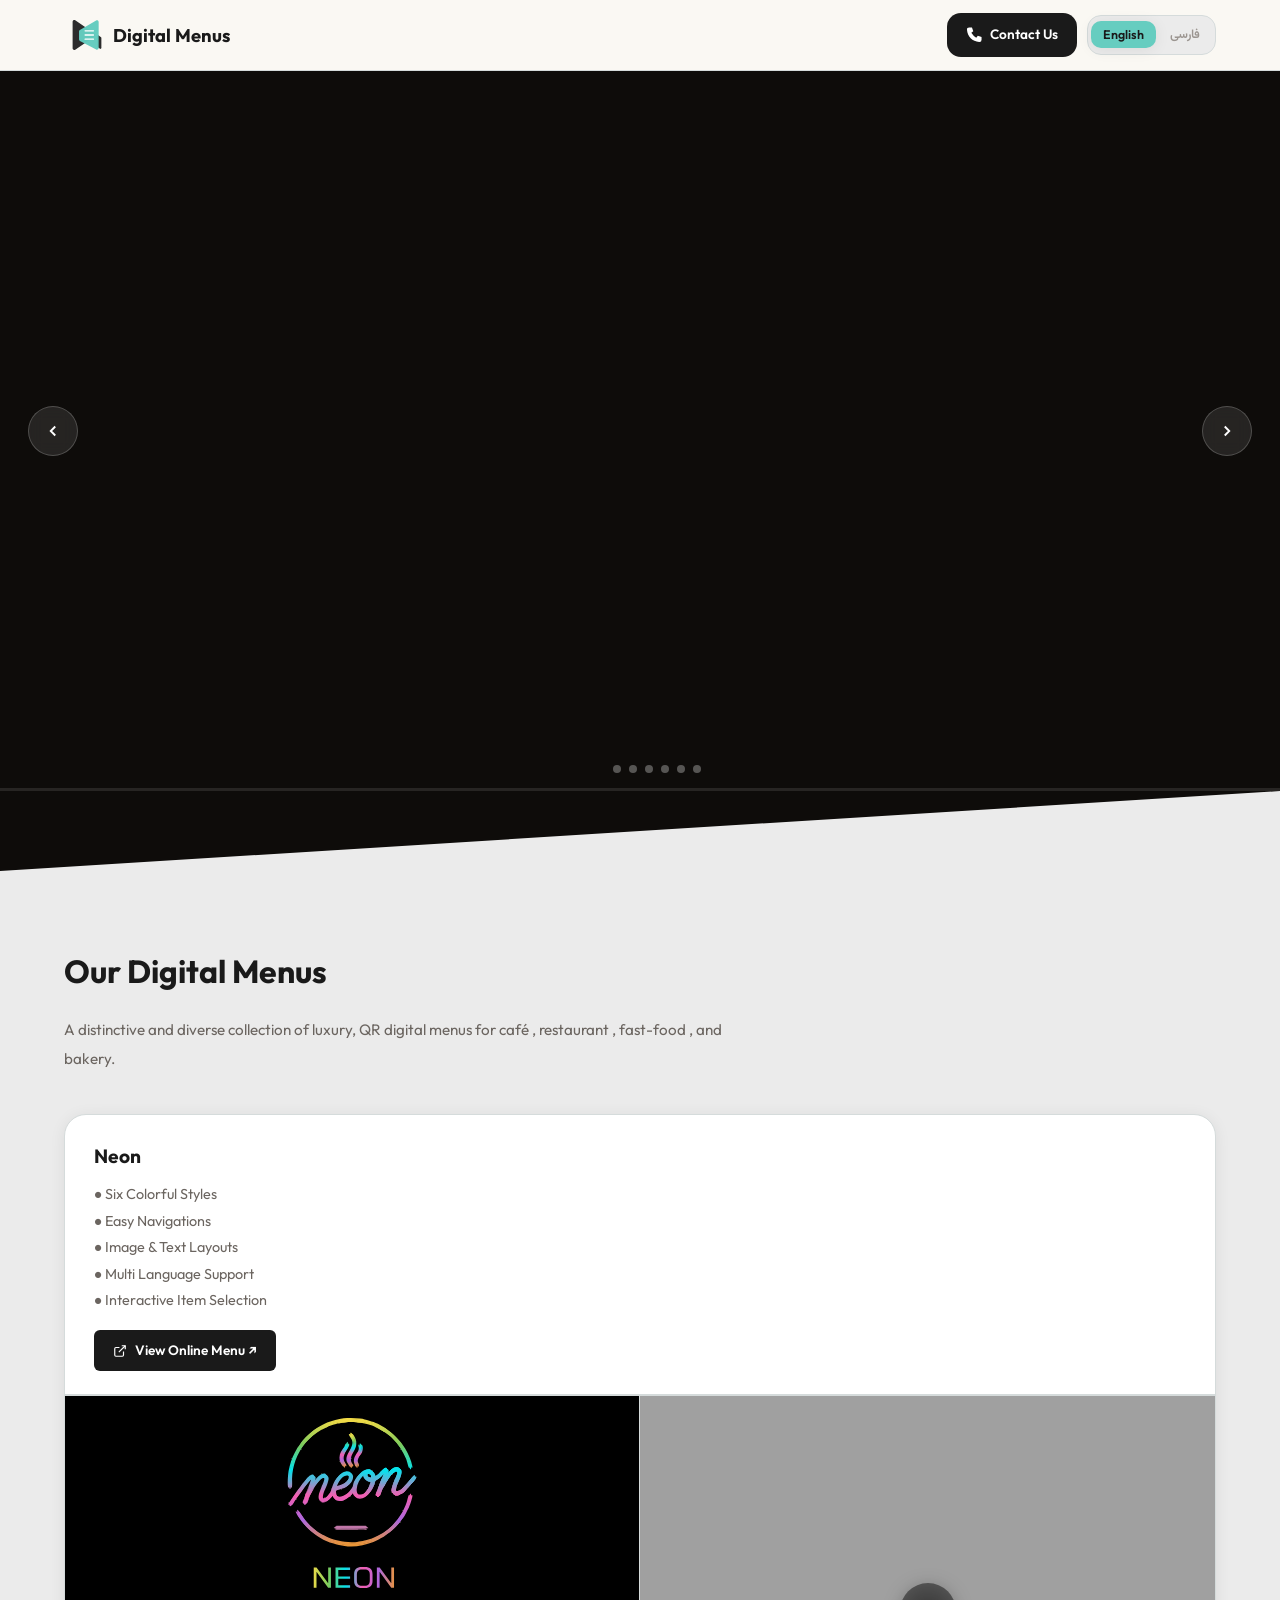
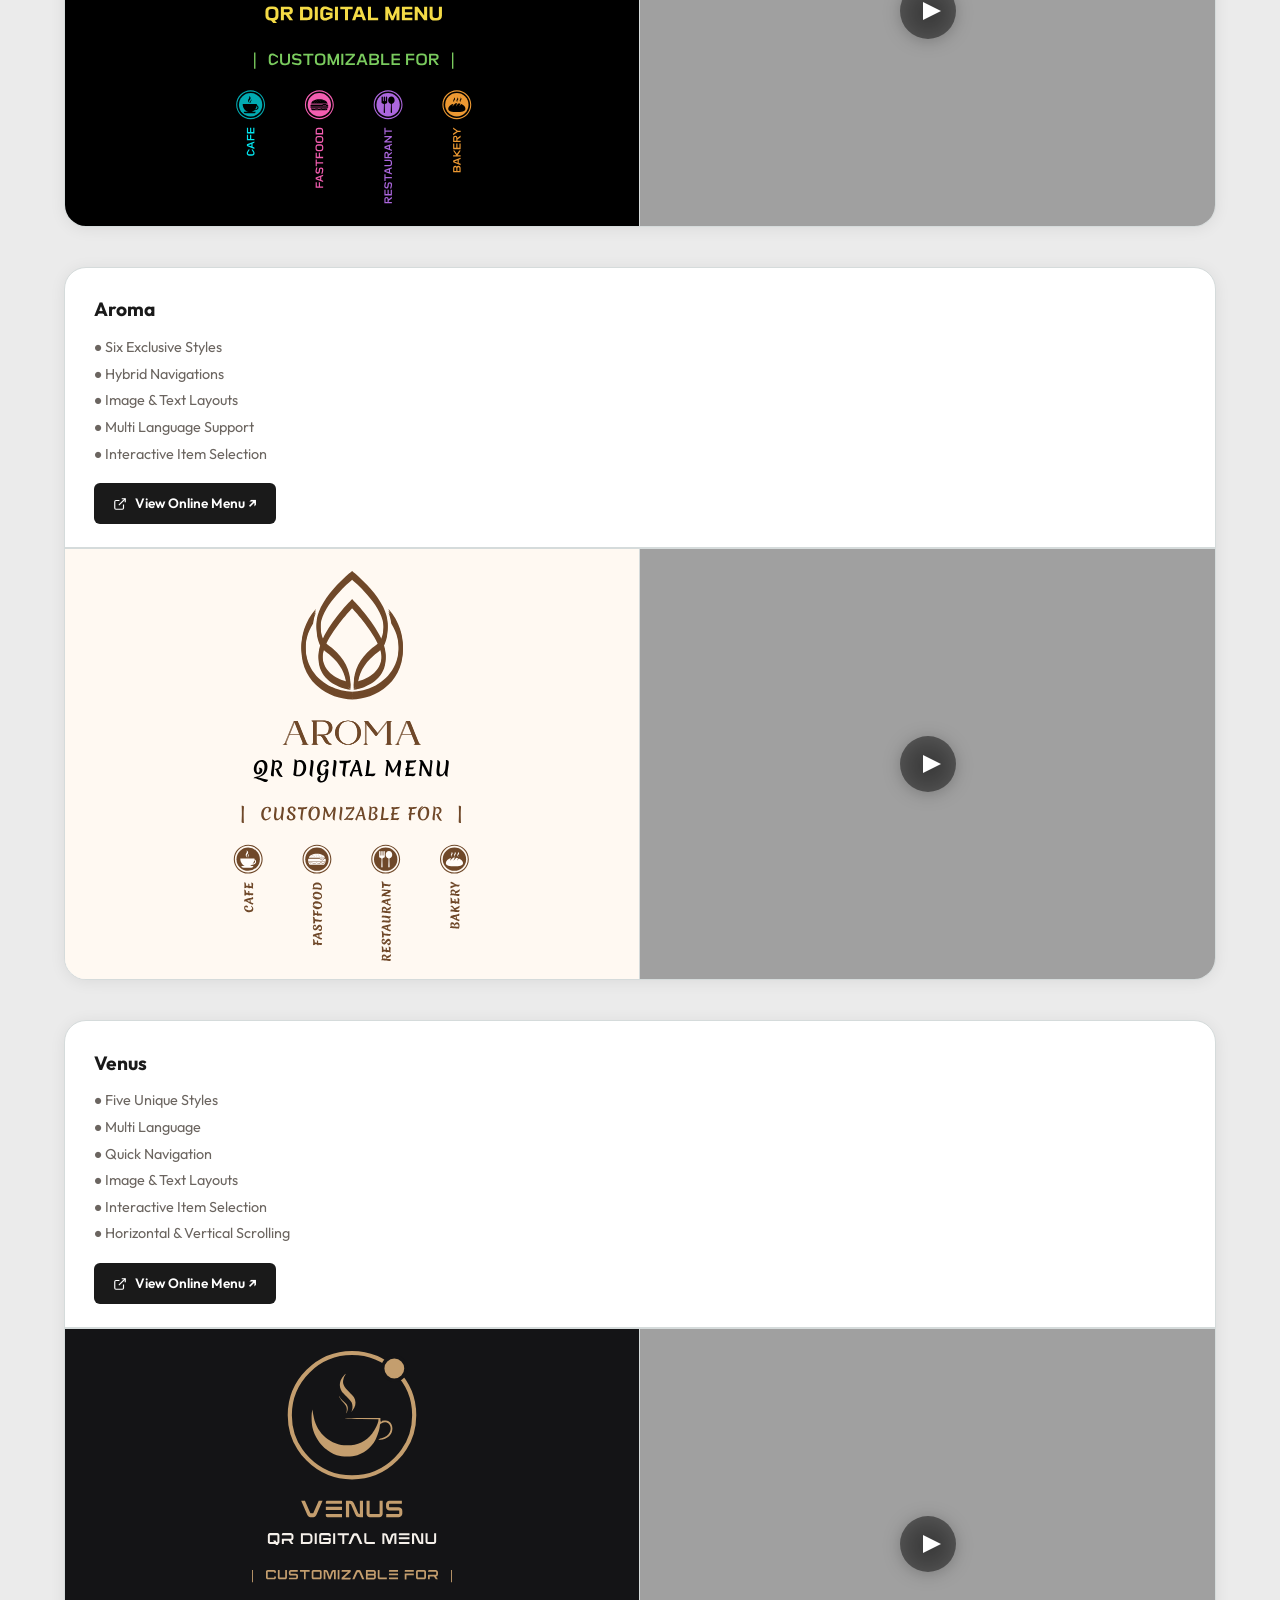
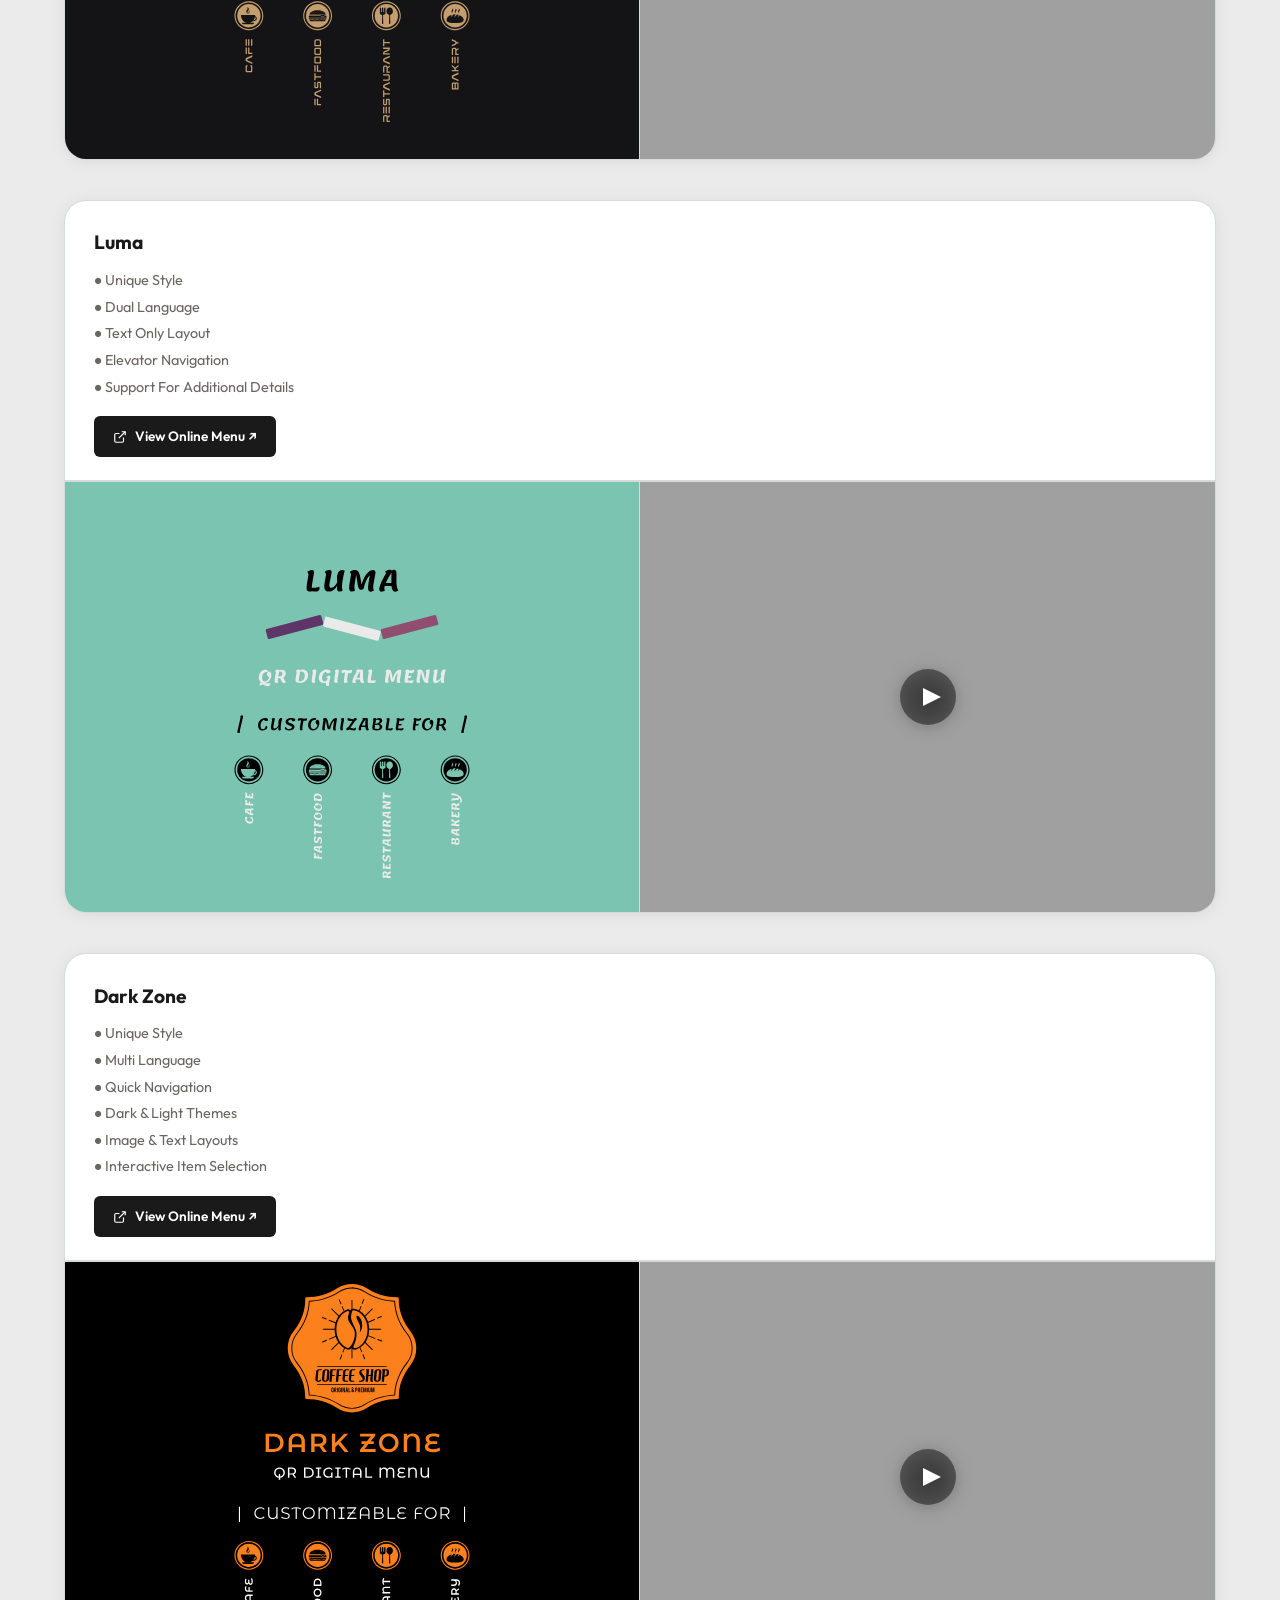
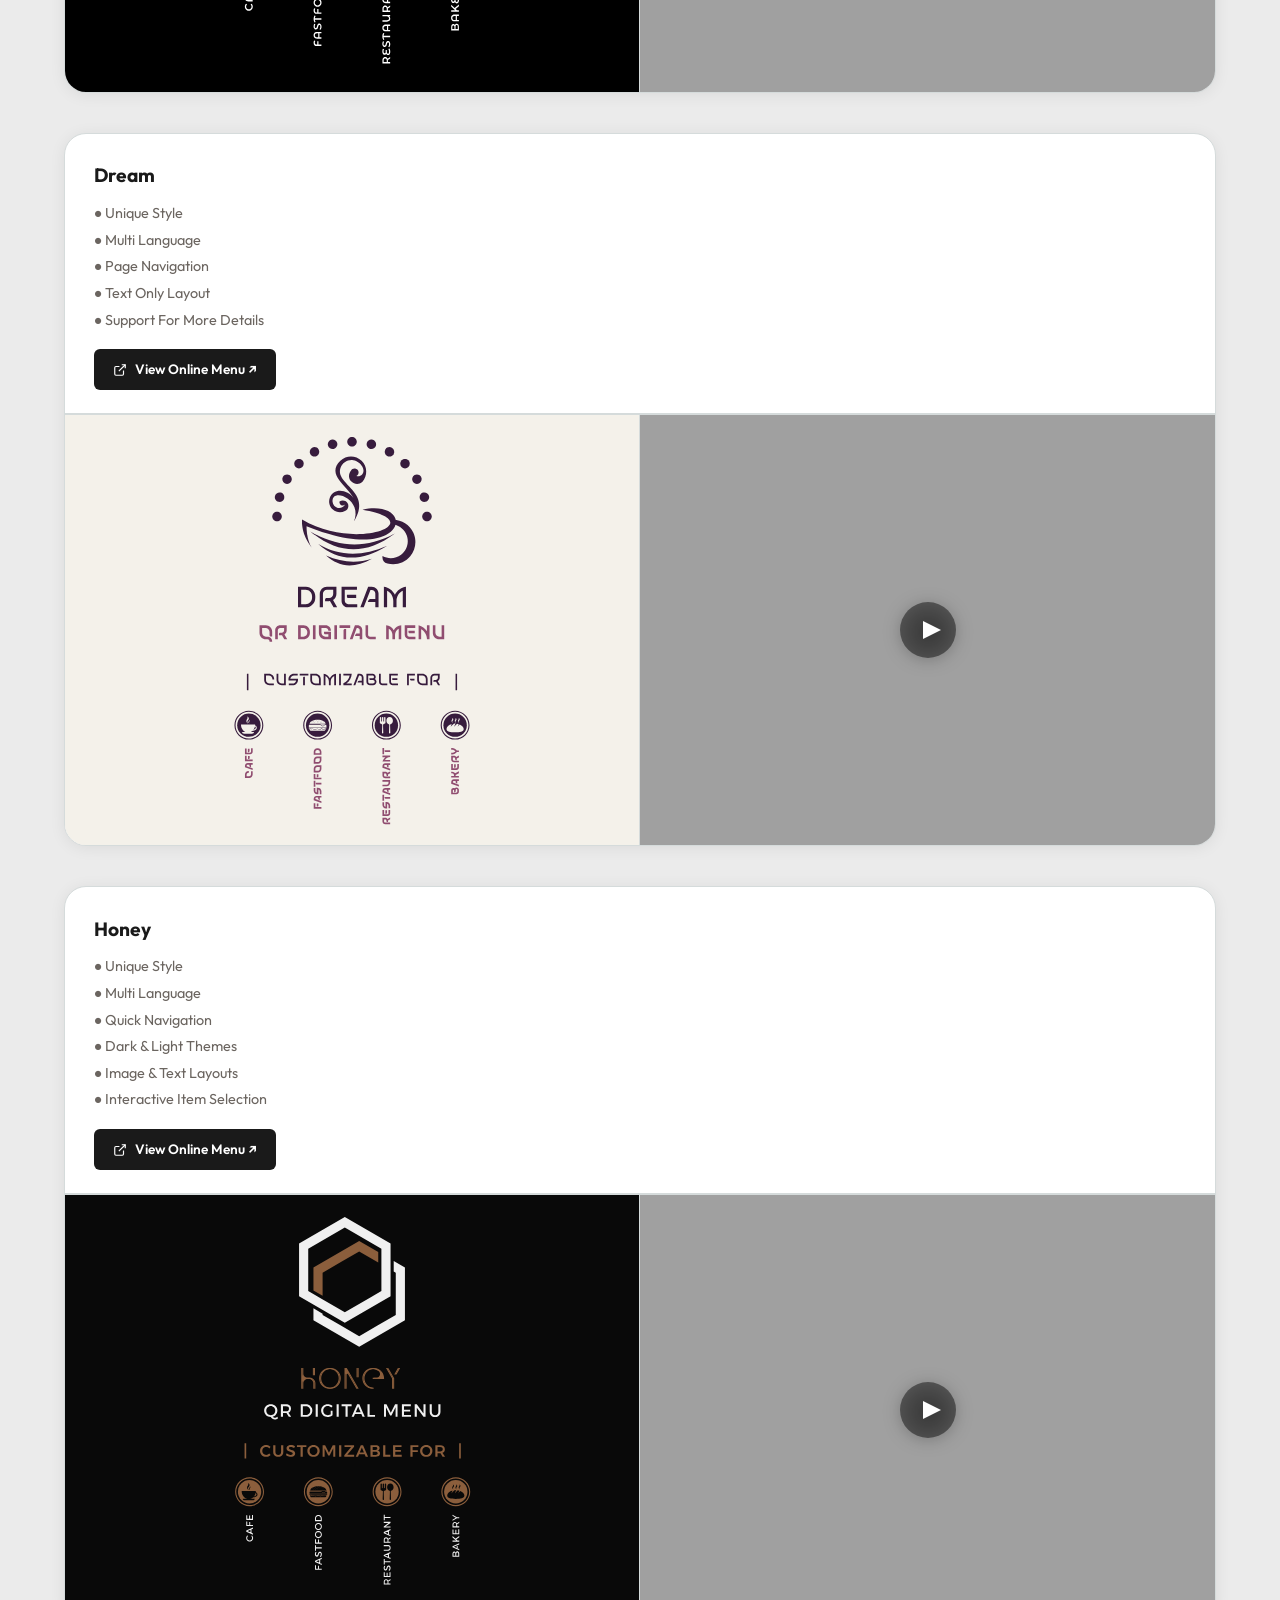
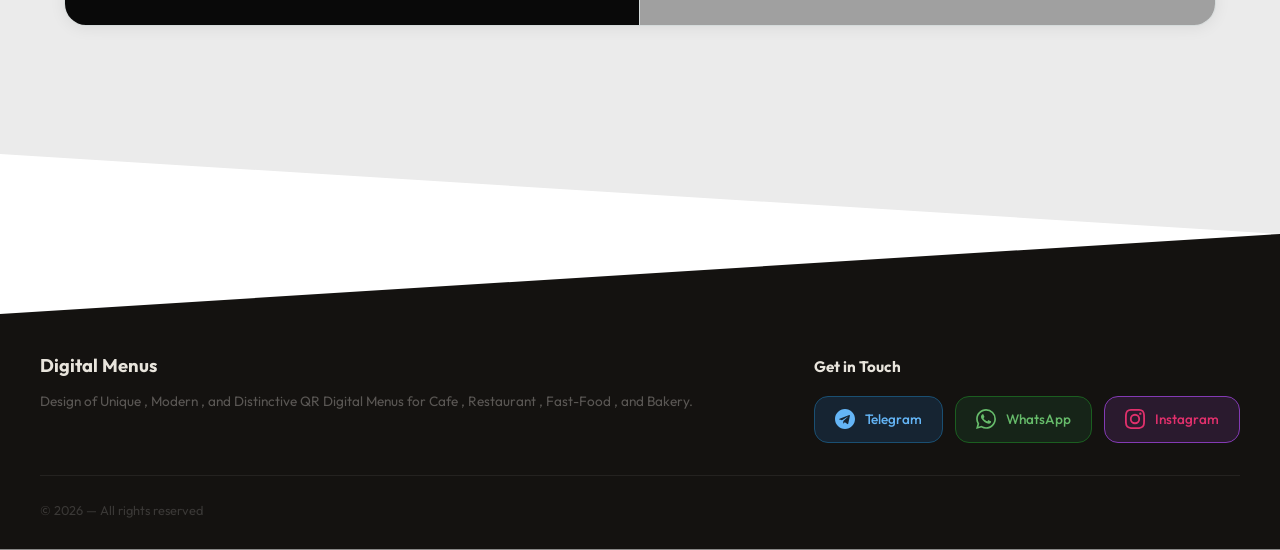
==== index.html @ cb4e1224 "Add files via upload" ====
<!DOCTYPE html>
<!--
  ================================================================
  DIGITAL MENUS — Bilingual (EN/FA) portfolio page
  ----------------------------------------------------------------
  v8 — split into 3 files (index.html / style.css / app.js) with
  the following behavior changes from the previous single-file
  version:

    1. Languages are now FULLY separated. English and Persian are
       never shown at the same time — the language switch in the
       header hides the inactive language entirely and flips the
       page between LTR/RTL. See style.css section 3 and app.js
       section F4 for the mechanism.
    2. The 3 color-palette dots that used to sit inside each
       project card have been removed.
    3. Hero carousel images now load from a root-level folder
       named "heroimages"; each project's logo (svg or png)
       loads from a root-level folder named "logo". Both fall back
       to a placeholder automatically if a file is missing.

  Expected folder structure once you drop your real files in:
    /index.html
    /style.css
    /app.js
    /heroimages/slide-1.jpg  slide-2.jpg  slide-3.jpg  slide-4.jpg
    /logo/cafe-aramesh.svg  cafe-nou.svg  ... (see app.js F2 for
       the exact filename each project expects)
  ================================================================
-->
<html lang="en" dir="ltr">
<head>
  <meta charset="UTF-8" />
  <meta name="google" content="notranslate">
  <meta name="viewport" content="width=device-width, initial-scale=1.0" />
  <title>Digital Menus | منوهای دیجیتال</title>

  <link rel="icon" type="image/png" href="/favicon.png" />

  <!-- Fonts: Outfit (English) + Vazirmatn (Persian) -->
  <link rel="preconnect" href="https://fonts.googleapis.com" />
  <link rel="preconnect" href="https://fonts.gstatic.com" crossorigin />
  <link href="https://fonts.googleapis.com/css2?family=Vazirmatn:wght@300;400;500;700&family=Outfit:wght@300;400;500;600;700&display=swap"
        rel="stylesheet" />

  <!-- External stylesheet — see style.css for all design tokens,
       the language-visibility system, and layout rules -->
  <link rel="stylesheet" href="/style.css" />
</head>

<body>

  <!-- ============================================================
       A. HEADER — logo placeholder + site name / contact button /
          language switch (no top navigation — there is only one
          unified menus section, so category links aren't needed)
  ============================================================ -->
  <header class="site-header">
    <div class="header-inner">

      <a href="#home" class="site-logo-group" aria-label="Digital Menus — Home">
        <!-- SVG logo placeholder — replace with the real logo -->
        <span class="site-logo-mark" aria-hidden="true">
         <svg width="178" height="184" viewBox="0 0 176 182" fill="none" xmlns="http://www.w3.org/2000/svg">
           <path d="M155.273 95.9053C155.291 92.6268 159.028 90.7605 161.66 92.7166L174.387 102.178C175.402 102.933 176 104.124 176 105.388V153.547C176 156.738 172.448 158.644 169.789 156.881L156.801 148.267C155.677 147.521 155.004 146.26 155.012 144.912L155.273 95.9053Z" fill="#2C2C2C"/>
           <path d="M143.398 84.4055C148.026 87.5839 148.026 94.4161 143.398 97.5945L50.779 161.204C45.4707 164.849 38.25 161.049 38.25 154.609V27.3909C38.25 20.9513 45.4707 17.1507 50.779 20.7964L143.398 84.4055Z" fill="#2C2C2C"/>
           <path opacity="0.98" d="M69 73.6304C69 70.766 70.5313 68.1203 73.015 66.6935L151.015 21.885C156.348 18.8212 163 22.6711 163 28.8218V153.808C163 159.814 156.628 163.678 151.302 160.902L73.3021 120.243C70.6581 118.864 69 116.13 69 113.149V73.6304Z" fill="#63CCBF"/>
           <line x1="98" y1="71" x2="138" y2="71" stroke="white" stroke-width="6" stroke-linecap="round"/>
           <line x1="98" y1="91" x2="138" y2="91" stroke="white" stroke-width="6" stroke-linecap="round"/>
           <line x1="98" y1="111" x2="138" y2="111" stroke="white" stroke-width="6" stroke-linecap="round"/>
         </svg>
        </span>
        <span class="site-logo">
          <span class="lang-en">Digital Menus</span>
          <span class="lang-fa">منوهای دیجیتال</span>
        </span>
      </a>

      <div class="header-actions">
        <!-- Contact button — smooth-scrolls to the #contact block in the footer -->
        <a href="#contact" class="btn-contact">
          <svg width="16" height="16" fill="currentColor" stroke="currentColor" stroke-width="0" viewBox="3 3 18 18" aria-hidden="true">
            <path d="M6.6 3.5h3.1l1.5 4.2-2.2 1.8a15.8 15.8 0 0 0 5.5 5.5l1.8-2.2 4.2 1.5v3.1a2.5 2.5 0 0 1-2.7 2.5C10.1 19.3 4.7 13.9 4.1 6.2A2.5 2.5 0 0 1 6.6 3.5z"/>
          </svg>
          <span class="lang-en">Contact Us</span>
          <span class="lang-fa">تماس با ما</span>
        </a>

        <!-- Language switch: EN / FA — fully swaps the page,
             see app.js section F4 -->
        <div class="lang-switch" role="group" aria-label="Language">
          <button type="button" class="lang-btn" data-lang="en" aria-pressed="true">English</button>
          <button type="button" class="lang-btn" data-lang="fa" aria-pressed="false">فارسی</button>
        </div>
      </div>

    </div>
  </header>


  <!-- ============================================================
       B. HERO — image carousel (unchanged model/layout, per client
          request — only the image folder path changed, see app.js)
  ============================================================ -->
  <section id="home" class="hero-section" aria-label="Intro">
    <!-- #heroCarousel = outer box (adds the decorative skew padding).
         .hero-visual  = the actual fixed-ratio photo box (see
         style.css sections 1 & 5 for the issue #1 / #2 fixes). -->
    <div class="hero-carousel" id="heroCarousel">
      <div class="hero-visual">
        <div class="carousel-track" id="carouselTrack"></div>
        <button class="carousel-btn prev" id="btnPrev" aria-label="Previous slide">
          <svg width="18" height="18" fill="none" stroke="currentColor" stroke-width="2.5" viewBox="0 0 24 24"><path d="M9 18l6-6-6-6"/></svg>
        </button>
        <button class="carousel-btn next" id="btnNext" aria-label="Next slide">
          <svg width="18" height="18" fill="none" stroke="currentColor" stroke-width="2.5" viewBox="0 0 24 24"><path d="M15 18l-6-6 6-6"/></svg>
        </button>
        <div class="carousel-dots" id="carouselDots" role="tablist"></div>
        <div class="carousel-progress" aria-hidden="true">
          <div class="carousel-progress-bar" id="progressBar"></div>
        </div>
      </div>
    </div>
  </section>


  <!-- ============================================================
       C. MENUS SECTION — built by app.js (single unified section,
          all project cards, no categories/no color-palette dots)
  ============================================================ -->
  <div id="sectionsContainer"></div>


  <!-- ============================================================
       D. FOOTER — includes the #contact block (target of the
          header's "Contact Us" button)
  ============================================================ -->
  <footer class="site-footer">
    <div class="footer-inner">
      <div class="footer-top">

        <div class="footer-brand">
          <div class="site-logo">
            <span class="lang-en">Digital Menus</span>
            <span class="lang-fa">منوهای دیجیتال</span>
          </div>
          <p class="footer-tagline lang-en">Design of Unique , Modern , and Distinctive QR Digital Menus for Cafe , Restaurant , Fast-Food , and Bakery.</p>
          <p class="footer-tagline lang-fa">طراحی منوهای دیجیتال قابل اسکن خاص , مدرن , و متفاوت برای کافه , رستوران‌ , فست فود و بیکری.</p>
        </div>

        <!-- id="contact" — scroll target of the header's Contact Us button -->
        <div class="footer-contact" id="contact">
          <h3 class="footer-contact-heading lang-en">Get in Touch</h3>
          <h3 class="footer-contact-heading lang-fa">تماس با ما</h3>

          <div class="contact-links">
            <!-- ★ Replace YOUR_TELEGRAM with your Telegram username -->
            <a href="https://t.me/milad_tahajody" target="_blank" rel="noopener noreferrer" class="contact-link telegram">
              <svg width="20" height="20" viewBox="0 0 24 24" fill="currentColor" aria-hidden="true"><path d="M12 0C5.373 0 0 5.373 0 12s5.373 12 12 12 12-5.373 12-12S18.627 0 12 0zm5.894 8.221-1.97 9.28c-.145.658-.537.818-1.084.508l-3-2.21-1.447 1.394c-.16.16-.295.295-.605.295l.213-3.053 5.56-5.023c.242-.213-.054-.333-.373-.12l-6.871 4.326-2.962-.924c-.643-.204-.657-.643.136-.953l11.57-4.461c.537-.194 1.006.131.833.941z"/></svg>
              <span class="lang-en">Telegram</span>
              <span class="lang-fa">تلگرام</span>
            </a>

            <!-- ★ Replace YOUR_PHONE with your number + country code (e.g. 989123456789) -->
            <a href="https://wa.link/mvhs6i" target="_blank" rel="noopener noreferrer" class="contact-link whatsapp">
              <svg width="20" height="20" viewBox="0 0 24 24" fill="currentColor" aria-hidden="true"><path d="M17.472 14.382c-.297-.149-1.758-.867-2.03-.967-.273-.099-.471-.148-.67.15-.197.297-.767.966-.94 1.164-.173.199-.347.223-.644.075-.297-.15-1.255-.463-2.39-1.475-.883-.788-1.48-1.761-1.653-2.059-.173-.297-.018-.458.13-.606.134-.133.298-.347.446-.52.149-.174.198-.298.298-.497.099-.198.05-.371-.025-.52-.075-.149-.669-1.612-.916-2.207-.242-.579-.487-.5-.669-.51-.173-.008-.371-.01-.57-.01-.198 0-.52.074-.792.372-.272.297-1.04 1.016-1.04 2.479 0 1.462 1.065 2.875 1.213 3.074.149.198 2.096 3.2 5.077 4.487.709.306 1.262.489 1.694.625.712.227 1.36.195 1.871.118.571-.085 1.758-.719 2.006-1.413.248-.694.248-1.289.173-1.413-.074-.124-.272-.198-.57-.347m-5.421 7.403h-.004a9.87 9.87 0 0 1-5.031-1.378l-.361-.214-3.741.982.998-3.648-.235-.374a9.86 9.86 0 0 1-1.51-5.26c.001-5.45 4.436-9.884 9.888-9.884 2.64 0 5.122 1.03 6.988 2.898a9.825 9.825 0 0 1 2.893 6.994c-.003 5.45-4.437 9.884-9.885 9.884m8.413-18.297A11.815 11.815 0 0 0 12.05 0C5.495 0 .16 5.335.157 11.892c0 2.096.547 4.142 1.588 5.945L.057 24l6.305-1.654a11.882 11.882 0 0 0 5.683 1.448h.005c6.554 0 11.89-5.335 11.893-11.893a11.821 11.821 0 0 0-3.48-8.413z"/></svg>
              <span class="lang-en">WhatsApp</span>
              <span class="lang-fa">واتس‌اپ</span>
            </a>

            <!-- ★ Default Instagram handle set to digitalmenus.ir — change if needed -->
            <a href="https://instagram.com/digitalmenus.ir" target="_blank" rel="noopener noreferrer" class="contact-link instagram">
              <svg width="20" height="20" viewBox="0 0 24 24" fill="currentColor" aria-hidden="true"><path d="M12 2.163c3.204 0 3.584.012 4.85.07 3.252.148 4.771 1.691 4.919 4.919.058 1.265.069 1.645.069 4.849 0 3.205-.012 3.584-.069 4.849-.149 3.225-1.664 4.771-4.919 4.919-1.266.058-1.644.07-4.85.07-3.204 0-3.584-.012-4.849-.07-3.26-.149-4.771-1.699-4.919-4.92-.058-1.265-.07-1.644-.07-4.849 0-3.204.013-3.583.07-4.849.149-3.227 1.664-4.771 4.919-4.919 1.266-.057 1.645-.069 4.849-.069zm0-2.163c-3.259 0-3.667.014-4.947.072-4.358.2-6.78 2.618-6.98 6.98-.059 1.281-.073 1.689-.073 4.948 0 3.259.014 3.668.072 4.948.2 4.358 2.618 6.78 6.98 6.98 1.281.058 1.689.072 4.948.072 3.259 0 3.668-.014 4.948-.072 4.354-.2 6.782-2.618 6.979-6.98.059-1.28.073-1.689.073-4.948 0-3.259-.014-3.667-.072-4.947-.196-4.354-2.617-6.78-6.979-6.98-1.281-.059-1.69-.073-4.949-.073zM12 5.838a6.162 6.162 0 1 0 0 12.324 6.162 6.162 0 0 0 0-12.324zM12 16a4 4 0 1 1 0-8 4 4 0 0 1 0 8zm6.406-11.845a1.44 1.44 0 1 0 0 2.881 1.44 1.44 0 0 0 0-2.881z"/></svg>
              <span class="lang-en">Instagram</span>
              <span class="lang-fa">اینستاگرام</span>
            </a>
          </div>
        </div>

      </div>

      <div class="footer-bottom">
        <div>
          <p class="footer-copy lang-en">© 2026 — All rights reserved</p>
          <p class="footer-copy lang-fa">© ۱۴۰۵ — تمامی حقوق محفوظ است</p>
        </div>
      </div>
    </div>
  </footer>


  <!-- External app logic — see app.js for data, carousel, language
       switch, and card-building logic -->
  <script src="/app.js"></script>
</body>
</html>
---- style.css ----
/* ================================================================
   DIGITAL MENUS — STYLESHEET
   ----------------------------------------------------------------
   File map (search these section numbers to jump around):
     1. Design tokens (colors, fonts, radii, spacing)
     2. Reset & base
     3. Language visibility system (EN / FA — fully separated)
     4. Header
     5. Hero carousel
     6. Menus section (single unified section, no categories)
     7. Project cards
     8. Lightbox (unused placeholder, kept for future use)
     9. Footer
    10. Scroll reveal animation
    11. Responsive breakpoints
   ================================================================ */

/* ================================================================
   1. DESIGN TOKENS
   ---------------------------------------------------------------- */
:root {
  --clr-bg:         #ffffff;
  --clr-surface:    #EBEBEB;
  --clr-border:     #d5dbdb;
  --clr-main:       #66CDC0;
  --clr-gold-lt:    #E8B82A;
  --clr-text:       #1A1A1A;
  --clr-muted:      #6B6560;
  --clr-sub:        #9B9590;
  --clr-white:      #FFFFFF;
  --clr-footer-bg:  #141210;

  /* --------------------------------------------------------------
     FONT CONFIGURATION
     --------------------------------------------------------------
     This is the ONE place to swap fonts later. Change the values
     below and the whole site updates automatically.
     If you have a custom font file (.woff2), declare an @font-face
     above this block and reference it here, e.g.:

       @font-face {
         font-family: 'MyEnglishFont';
         src: url('./fonts/my-english-font.woff2') format('woff2');
       }
       --ff-en: 'MyEnglishFont', 'Outfit', sans-serif;
  ------------------------------------------------------------- */
  --ff-en: 'Outfit', sans-serif;    /* English font — change here */
  --ff-fa: 'Vazirmatn', sans-serif; /* Persian font — change here */

  --radius-sm:  6px;
  --radius-md: 14px;
  --radius-lg: 22px;

  --shadow-card:  0 2px 16px rgba(0,0,0,0.07);
  --shadow-hover: 0 10px 36px rgba(0,0,0,0.14);
  --transition: 0.3s cubic-bezier(0.4, 0, 0.2, 1);
  --header-h: 70px;

  /* --------------------------------------------------------------
     HERO IMAGE RATIO — fix for issue #2
     --------------------------------------------------------------
     Fixed width/height ratio for the hero photo, used as-is on
     mobile, tablet, AND desktop — no media query anywhere changes
     it. That's what keeps every slide framed identically no matter
     the screen size (only the physical size scales, the crop
     never does). Change this ONE value to reframe every slide at
     once. Common values: 16/9, 4/3, 21/9.
  ------------------------------------------------------------- */
  --hero-ratio: 16 / 9;

  /* Skew height used by the diagonal-cut zigzag between the hero,
     the menus section, and the footer. Keep this value consistent
     with the clip-path / margin math below — changing it updates
     the whole zigzag system at once. NOTE: this only affects the
     decorative cut, never the photo's ratio (see section 5). */
  --skew: 5rem;

  /* Extra safety gap so the hero caption / dots / progress bar
     never overlap the diagonal cut at the bottom of the hero. */
  --hero-safe-gap: 2.5rem;
}

/* ================================================================
   2. RESET & BASE
   ---------------------------------------------------------------- */
*, *::before, *::after { box-sizing: border-box; margin: 0; padding: 0; }

html { scroll-behavior: smooth; scroll-padding-top: var(--header-h); }

body {
  background: var(--clr-bg);
  color: var(--clr-text);
  font-family: var(--ff-en); /* default language is English */
  line-height: 1.7;
  -webkit-font-smoothing: antialiased;
  overflow-x: hidden; /* needed because the clip-path skews create overflow */
}

img { display: block; max-width: 100%; }
a   { text-decoration: none; color: inherit; }
ul  { list-style: none; }

/* ================================================================
   3. LANGUAGE VISIBILITY SYSTEM
   ----------------------------------------------------------------
   The site is now FULLY single-language at any given moment —
   English and Persian are never shown at the same time.

   How it works:
     • <html lang="en" dir="ltr">  → only ".lang-en" elements show
     • <html lang="fa" dir="rtl">  → only ".lang-fa" elements show
     • app.js toggles the lang/dir attributes when the user clicks
       the EN / FA switch buttons in the header.
     • Every bilingual text node in the markup carries BOTH its
       specific styling class (e.g. "caption-title") AND a language
       marker class ("lang-en" or "lang-fa"). The marker class only
       controls visibility + font-family; the specific class
       controls size/weight/color.
   ---------------------------------------------------------------- */
.lang-en { font-family: var(--ff-en); }
.lang-fa { font-family: var(--ff-fa); }

html[lang="en"] .lang-fa { display: none !important; }
html[lang="fa"] .lang-en { display: none !important; }

/* ================================================================
   4. HEADER
   ---------------------------------------------------------------- */
.site-header {
  position: sticky;
  top: 0;
  z-index: 900;
  background: rgba(250,248,243,0.93);
  backdrop-filter: blur(14px);
  -webkit-backdrop-filter: blur(14px);
  border-bottom: 1px solid var(--clr-border);
}

.header-inner {
  max-width: 1200px;
  margin: 0 auto;
  padding: 0 1.5rem;
  display: flex;
  align-items: center;
  justify-content: space-between;
  height: var(--header-h);
  gap: 1rem;
}

/* Logo group: SVG placeholder + site name */
.site-logo-group { display: flex; align-items: center; gap: 0.7rem; flex-shrink: 0; }

/* SVG logo placeholder — replace the inline <svg> in index.html
   with your real logo (or swap it for an <img src="logo/brand.svg">)
   once it's ready. */
.site-logo-mark {
  width: 38px; height: 38px; flex-shrink: 0;
  display: flex; align-items: center; justify-content: center;
  border-radius: var(--radius-sm);
}
.site-logo-mark svg { width: 100%; height: 100%; }

.site-logo { font-size: 1.15rem; font-weight: 700; color: var(--clr-text); line-height: 1.25; }

/* Right-side header actions: contact button + language switch */
.header-actions { display: flex; align-items: center; gap: 0.6rem; }

.btn-contact {
  display: flex; align-items: center; gap: 8px;
  padding: 9px 18px; border-radius: var(--radius-md);
  background: var(--clr-text); color: #fff;
  border: 1.5px solid transparent; cursor: pointer;
  font-size: 0.85rem; font-weight: 600;
  transition: var(--transition);
}
.btn-contact:hover { background: var(--clr-main); }
.btn-contact svg { flex-shrink: 0; }

/* Language switch — two-button toggle group (EN | FA).
   The active language is bold + accent-colored; the inactive one
   is muted. Clicking the inactive button switches the whole page. */
.lang-switch {
  display: flex; align-items: center; gap: 2px;
  padding: 3px; border-radius: var(--radius-md);
  background: var(--clr-surface); border: 1.5px solid var(--clr-border);
}
.lang-btn {
  padding: 6px 12px; border-radius: calc(var(--radius-md) - 4px);
  border: none; background: transparent; cursor: pointer;
  font-size: 0.78rem; font-weight: 600; color: var(--clr-sub);
  transition: var(--transition);
}
.lang-btn[aria-pressed="true"] { background: var(--clr-main); color: var(--clr-text); box-shadow: var(--shadow-card); }
.lang-btn:hover { color: var(--clr-text); }

/* --------------------------------------------------------------
   FIX FOR ISSUE #3 — the switch buttons weren't inheriting the
   correct font. Each label is written in its OWN language ("EN"
   is English text, "فا" is Persian text), so each one now always
   uses its matching font variable, exactly like every other
   bilingual element on the page. This is intentionally separate
   from the .lang-en/.lang-fa classes above, because those also
   control show/hide — we need BOTH buttons visible at all times.
------------------------------------------------------------- */
.lang-btn[data-lang="en"] { font-family: var(--ff-en); }
.lang-btn[data-lang="fa"] { font-family: var(--ff-fa); }


/* ================================================================
   5. HERO CAROUSEL (infinite loop, clone-based — logic in app.js)
   ----------------------------------------------------------------
   Zigzag system: the hero only needs its own height, and a negative
   bottom margin equal to --skew. The section below (menus) has
   padding-top > --skew and sits fully underneath the hero, so the
   hero's diagonal clip-path reveals that section's flat color
   through the cut — giving a seamless angled transition.

   Structure: .hero-carousel (outer, adds the skew padding) >
   .hero-visual (fixed-ratio photo box) > .carousel-track (the
   sliding filmstrip, locked to LTR — see the fixes below).
   ---------------------------------------------------------------- */
.hero-section {
  position: relative;
  z-index: 4;
  clip-path: polygon(0 0, 100% 0, 100% calc(100% - var(--skew)), 0 100%);
  margin-bottom: calc(-1 * var(--skew));
}

/* --------------------------------------------------------------
   FIX FOR ISSUE #2 — the old height was `100vh`-based, so it was
   tied to each DEVICE'S OWN screen proportions: a tall narrow
   phone produced a much taller (far more cropped) hero than a
   wide short desktop, for the exact same photo. Now `.hero-visual`
   uses a fixed `aspect-ratio: var(--hero-ratio)` based purely on
   its WIDTH, with no media query ever touching it — so the same
   portion of every photo is visible on phone, tablet, and desktop;
   only the physical size scales.

   The diagonal skew cut is now reserved as separate padding-bottom
   on the outer `.hero-carousel`, so it never eats into the photo
   or shifts its ratio.
------------------------------------------------------------- */
.hero-carousel {
  position: relative;
  width: 100%;
  padding-bottom: var(--skew); /* space for the decorative skew cut — not part of the photo */
  background: #0E0C0A;
}

.hero-visual {
  position: relative;
  width: 100%;
  aspect-ratio: var(--hero-ratio); /* fixed on every device — the actual fix for issue #2 */
  overflow: hidden;
}

.carousel-track {
  display: flex;
  height: 100%;
  will-change: transform;
  /* FIX FOR ISSUE #1 — force the slider's internal layout to always
     be left-to-right, even when the page is in Persian/RTL. Without
     this, the browser silently mirrors the flex child order whenever
     dir="rtl" is set on <html>, but the JS position math (translateX)
     still assumes left-to-right order. The two fight each other and
     the track lands between slides — showing no image and no text,
     which is exactly the "only works in one language" symptom. This
     keeps the slider math correct regardless of language, while the
     caption text still follows the page's real direction normally. */
  direction: ltr;
}

.carousel-slide { min-width: 100%; height: 100%; position: relative; flex-shrink: 0; overflow: hidden; }
.carousel-slide-img { width: 100%; height: 100%; object-fit: cover; object-position: center; }

/* Shown only if the slide image at ./image carousel/ fails to load */
.slide-placeholder { width: 100%; height: 100%; display: flex; flex-direction: column; align-items: center; justify-content: center; gap: 1rem; }
.slide-placeholder-icon { opacity: 0.15; }
.slide-placeholder-label { font-family: var(--ff-en); font-size: 0.8rem; letter-spacing: 0.12em; opacity: 0.25; color: #fff; }

.carousel-slide::after {
  content: ''; position: absolute; inset: 0; pointer-events: none;
  background: linear-gradient(to top, rgba(8,6,4,0.82) 0%, rgba(8,6,4,0.3) 45%, rgba(8,6,4,0.08) 100%);
}

.carousel-caption {
  position: absolute;
  bottom: var(--hero-safe-gap); /* relative to .hero-visual now — skew lives outside it, see above */
  right: 0; left: 0; z-index: 10;
  padding: 1rem 3rem 0;
  opacity: 0; transform: translateY(14px);
  transition: opacity 0.65s ease 0.3s, transform 0.65s ease 0.3s;
}
.carousel-slide.is-active .carousel-caption { opacity: 1; transform: translateY(0); }

.caption-tag { display: inline-block; padding: 4px 14px; background: var(--Clr-main); color: #fff; font-size: 0.68rem; font-weight: 600; letter-spacing: 0.12em; text-transform: uppercase; border-radius: 999px; margin-bottom: 1rem; }
.caption-tag.lang-fa { text-transform: none; letter-spacing: normal; }

.caption-title { display: block; font-size: clamp(1.7rem, 4.5vw, 3rem); font-weight: 700; color: #fff; line-height: 1.3; margin-bottom: 0.7rem; text-shadow: 0 2px 16px rgba(0,0,0,0.45); }
.caption-desc  { display: block; font-size: clamp(0.85rem, 1.5vw, 1rem); color: rgba(255,255,255,0.85); line-height: 1.85; max-width: 560px; }

.carousel-btn { position: absolute; top: 50%; transform: translateY(-50%); z-index: 20; width: 50px; height: 50px; border-radius: 50%; background: rgba(255,255,255,0.1); border: 1.5px solid rgba(255,255,255,0.2); color: #fff; cursor: pointer; display: flex; align-items: center; justify-content: center; transition: var(--transition); backdrop-filter: blur(8px); }
.carousel-btn:hover { background: rgba(200,150,12,0.75); border-color: var(--Clr-main); transform: translateY(-50%) scale(1.08); }
.carousel-btn.prev { right: 1.75rem; }
.carousel-btn.next { left: 1.75rem; }

.carousel-dots {
  position: absolute;
  bottom: calc(var(--hero-safe-gap) * 0.45); /* relative to .hero-visual now */
  left: 50%; transform: translateX(-50%); z-index: 20;
  display: flex; gap: 8px; align-items: center;
}
.dot { width: 8px; height: 8px; border-radius: 50%; background: rgba(255,255,255,0.3); border: none; cursor: pointer; transition: var(--transition); padding: 0; }
.dot.active { background: var(--Clr-main); width: 26px; border-radius: 999px; }

.carousel-progress {
  position: absolute;
  bottom: 0; /* sits right at the bottom edge of .hero-visual, above the skew padding */
  left: 0; right: 0; height: 3px;
  background: rgba(255,255,255,0.1); z-index: 20;
}
.carousel-progress-bar { height: 100%; background: var(--Clr-main); width: 0%; }

/* ================================================================
   6. MENUS SECTION — single unified section (no more categories)
   ----------------------------------------------------------------
   All projects render in ONE section between the hero and the
   footer. Its bottom clip-path is designed to line up exactly with
   the footer's top clip-path, keeping the zigzag seamless.
   ---------------------------------------------------------------- */
.menus-wrap {
  position: relative;
  background: var(--clr-surface);
  z-index: 1;
  padding-top: calc(var(--skew) + 2rem);
  padding-bottom: calc(var(--skew) * 2);
  margin-bottom: 0;
  clip-path: polygon(0 0, 100% 0, 100% 100%, 0 calc(100% - var(--skew)));
}

.menus-wrap > .section { border-top: 4px solid var(--Clr-main); }

.section {
  max-width: 1200px;
  margin: 0 auto;
  padding: 3rem 1.5rem;
}

.section-header { margin-bottom: 2.5rem; }
.section-title {
  display: block; font-size: clamp(1.5rem, 3vw, 2rem); font-weight: 700; line-height: 1.3;
}
.section-title::after { content: ''; display: block; width: 40px; height: 2.5px; margin-top: 0.5rem; border-radius: 2px; background: linear-gradient(90deg, var(--Clr-main), var(--Clr-main-lt)); }
.section-desc { display: block; font-size: 0.95rem; color: var(--clr-muted); line-height: 1.9; margin-top: 0.8rem; max-width: 660px; }

/* ================================================================
   7. PROJECT CARDS
   ----------------------------------------------------------------
   NOTE: the 3-dot color-palette swatches that used to sit next to
   each project's text have been removed per client request — the
   header now only contains the project name, description, and the
   "View Online Menu" link.
   ---------------------------------------------------------------- */
.projects-grid { display: grid; grid-template-columns: 1fr; gap: 2.5rem; }

.project-card {
  background: var(--clr-white);
  border-radius: var(--radius-lg);
  border: 1px solid var(--clr-border);
  overflow: hidden;
  box-shadow: var(--shadow-card);
  transition: box-shadow var(--transition), transform var(--transition);
}
.project-card:hover { box-shadow: var(--shadow-hover); transform: translateY(-2px); }

.project-header {
  padding: 1.6rem 1.8rem 1.4rem;
  border-bottom: 1px solid var(--clr-border);
}

.project-name { display: block; font-size: 1.2rem; font-weight: 700; margin-bottom: 0.5rem; }
.project-desc { display: block; font-size: 0.9rem; color: var(--clr-muted); line-height: 1.85; }

/* "View Online Menu" link/button */
.menu-link {
  display: inline-flex;
  align-items: center;
  gap: 8px;
  margin-top: 1rem;
  padding: 8px 18px;
  background: var(--clr-text);
  color: var(--clr-white);
  border-radius: var(--radius-sm);
  font-size: 0.85rem;
  font-weight: 600;
  transition: var(--transition);
  border: 1.5px solid transparent;
}
.menu-link:hover { background: var(--Clr-main); border-color: var(--Clr-main); }
.menu-link svg { flex-shrink: 0; }

/* Gallery: 2 items side by side — [logo image] [preview video] */
.project-gallery { display: grid; grid-template-columns: 1fr 1fr; gap: 0; }
.gallery-item {
  position: relative;
  background: var(--clr-surface);
  display: flex; align-items: center; justify-content: center;
  overflow: hidden;
  border-top: 1px solid var(--clr-border);
  border-right: 1px solid var(--clr-border);
  aspect-ratio: 4/3;
  transition: var(--transition);
}
.gallery-item.logo-item { cursor: default; }
.gallery-item:last-child { border-right: none; }

/* Real logo <img> (from the /logo folder) */
.logo-image { max-width: 100%; max-height: 100%; object-fit: contain; }

/* Fallback shown by app.js only if the real logo file at ./logo/
   fails to load (e.g. file not uploaded yet) */
.logo-placeholder { display: none; flex-direction: column; align-items: center; justify-content: center; gap: 1rem; width: 100%; height: 100%; padding: 2rem; text-align: center; }
.logo-placeholder-frame { width: 120px; height: 120px; border-radius: var(--radius-md); background: var(--clr-border); display: flex; align-items: center; justify-content: center; border: 2px dashed var(--clr-sub); opacity: 0.5; }
.logo-placeholder-frame svg { opacity: 0.4; }
.logo-placeholder-text { font-size: 0.75rem; color: var(--clr-sub); }

.gallery-video-wrap { position: relative; width: 100%; height: 100%; overflow: hidden; }
.gallery-video-wrap iframe { width: 100%; height: 100%; border: none; pointer-events: none; }
.video-play-btn { position: absolute; inset: 0; display: flex; align-items: center; justify-content: center; background: rgba(0,0,0,0.32); cursor: pointer; transition: var(--transition); }
.video-play-btn:hover { background: rgba(200,150,12,0.4); }
.video-play-btn svg { filter: drop-shadow(0 2px 8px rgba(0,0,0,0.5)); }

.gallery-item-label {
  position: absolute; bottom: 0.6rem; left: 50%; transform: translateX(-50%);
  font-size: 0.65rem; font-weight: 600; color: var(--clr-sub);
  background: rgba(250,248,243,0.88); border: 1px solid var(--clr-border);
  padding: 2px 10px; border-radius: 999px; white-space: nowrap; opacity: 0.8; backdrop-filter: blur(4px);
}

/* ================================================================
   8. LIGHTBOX (kept as an unused utility class — no trigger wired
      up currently; safe to delete if you never plan to use it)
   ---------------------------------------------------------------- */
.lightbox { display: none; position: fixed; inset: 0; background: rgba(0,0,0,0.9); z-index: 2000; align-items: center; justify-content: center; }
.lightbox.open { display: flex; }
.lightbox-close { position: absolute; top: 1.25rem; right: 1.25rem; background: rgba(255,255,255,0.08); border: 1px solid rgba(255,255,255,0.15); color: #fff; width: 40px; height: 40px; border-radius: 50%; cursor: pointer; font-size: 1rem; display: flex; align-items: center; justify-content: center; transition: var(--transition); }
.lightbox-close:hover { background: rgba(200,150,12,0.5); }
.lightbox img { max-width: 90vw; max-height: 87vh; border-radius: var(--radius-md); box-shadow: 0 24px 64px rgba(0,0,0,0.6); }

/* ================================================================
   9. FOOTER
   ---------------------------------------------------------------- */
.site-footer {
  background: var(--clr-footer-bg);
  color: #9B9590;
  clip-path: polygon(0 var(--skew), 100% 0, 100% 100%, 0 100%);
  padding: calc(var(--skew) + 2.5rem) 1.5rem 1.75rem;
  position: relative;
  z-index: 0;
}

.footer-inner { max-width: 1200px; margin: 0 auto; }
.footer-top { display: flex; align-items: flex-start; justify-content: space-between; gap: 3rem; padding-bottom: 2rem; border-bottom: 1px solid #242220; }

.footer-brand .site-logo { color: #E8E4DC; }
.footer-tagline { display: block; font-size: 0.85rem; color: #5A5754; line-height: 1.8; margin-top: 0.75rem; }

.footer-contact-heading { display: block; font-size: 0.95rem; font-weight: 700; color: #E8E4DC; margin-bottom: 0.3rem; }

.contact-links { display: flex; flex-wrap: wrap; gap: 0.75rem; margin-top: 1rem; }
.contact-link { display: flex; align-items: center; gap: 10px; padding: 11px 20px; border-radius: var(--radius-md); font-size: 0.85rem; font-weight: 500; transition: var(--transition); border: 1.5px solid transparent; }
.contact-link.telegram { background: #162432; border-color: #1A4F72; color: #64B5F6; }
.contact-link.telegram:hover { background: #1A4F72; color: #fff; }
.contact-link.whatsapp { background: #162418; border-color: #1B5E20; color: #66BB6A; }
.contact-link.whatsapp:hover { background: #1B5E20; color: #fff; }

/* Instagram — tinted with the brand's pink/purple identity;
   hover reveals the full official gradient */
.contact-link.instagram { background: #2A1A2E; border-color: #833AB4; color: #E1306C; }
.contact-link.instagram:hover {
  background: linear-gradient(45deg, #FEDA75 0%, #FA7E1E 25%, #D62976 50%, #962FBF 75%, #4F5BD5 100%);
  border-color: transparent; color: #fff;
}

.footer-bottom { padding-top: 1.5rem; display: flex; align-items: center; justify-content: space-between; gap: 1rem; flex-wrap: wrap; }
.footer-copy { font-size: 0.8rem; color: #3A3836; }
.footer-gold-dot { width: 4px; height: 4px; border-radius: 50%; background: var(--Clr-main); opacity: 0.35; }

/* ================================================================
   10. SCROLL REVEAL
   ---------------------------------------------------------------- */
.reveal { opacity: 0; transform: translateY(22px); transition: opacity 0.65s ease, transform 0.65s ease; }
.reveal.visible { opacity: 1; transform: none; }
@media (prefers-reduced-motion: reduce) {
  .reveal { opacity: 1; transform: none; }
  .carousel-track { transition: none !important; }
}

/* ================================================================
   11. RESPONSIVE
   ---------------------------------------------------------------- */
@media (max-width: 900px) {
  .footer-top { flex-direction: column; gap: 2rem; }
  .carousel-caption { padding: 1rem 1.5rem 0; }
  .logo-placeholder-frame { width: 90px; height: 90px; }
}

@media (max-width: 640px) {
  :root {
    --header-h: 60px;
    --skew: 2.5rem;
    --hero-safe-gap: 1.75rem;
  }

  /* Only show the contact icon on very small screens to save space */
  .btn-contact span { display: none; }
  .btn-contact { padding: 9px; }
  .header-inner { gap: 0.5rem; padding: 0 1rem; }

  .project-gallery { grid-template-columns: 1fr; }
  .gallery-item { border-right: none; aspect-ratio: 4/3; }

  .contact-links { flex-direction: column; }
  .footer-bottom { flex-direction: column; align-items: flex-start; }

  .section { padding: 2rem 1rem; }

  .carousel-btn { width: 38px; height: 38px; }
  .carousel-btn.prev { right: 0.75rem; }
  .carousel-btn.next { left: 0.75rem; }
  .carousel-caption { padding: 1rem 1rem 0; }
}
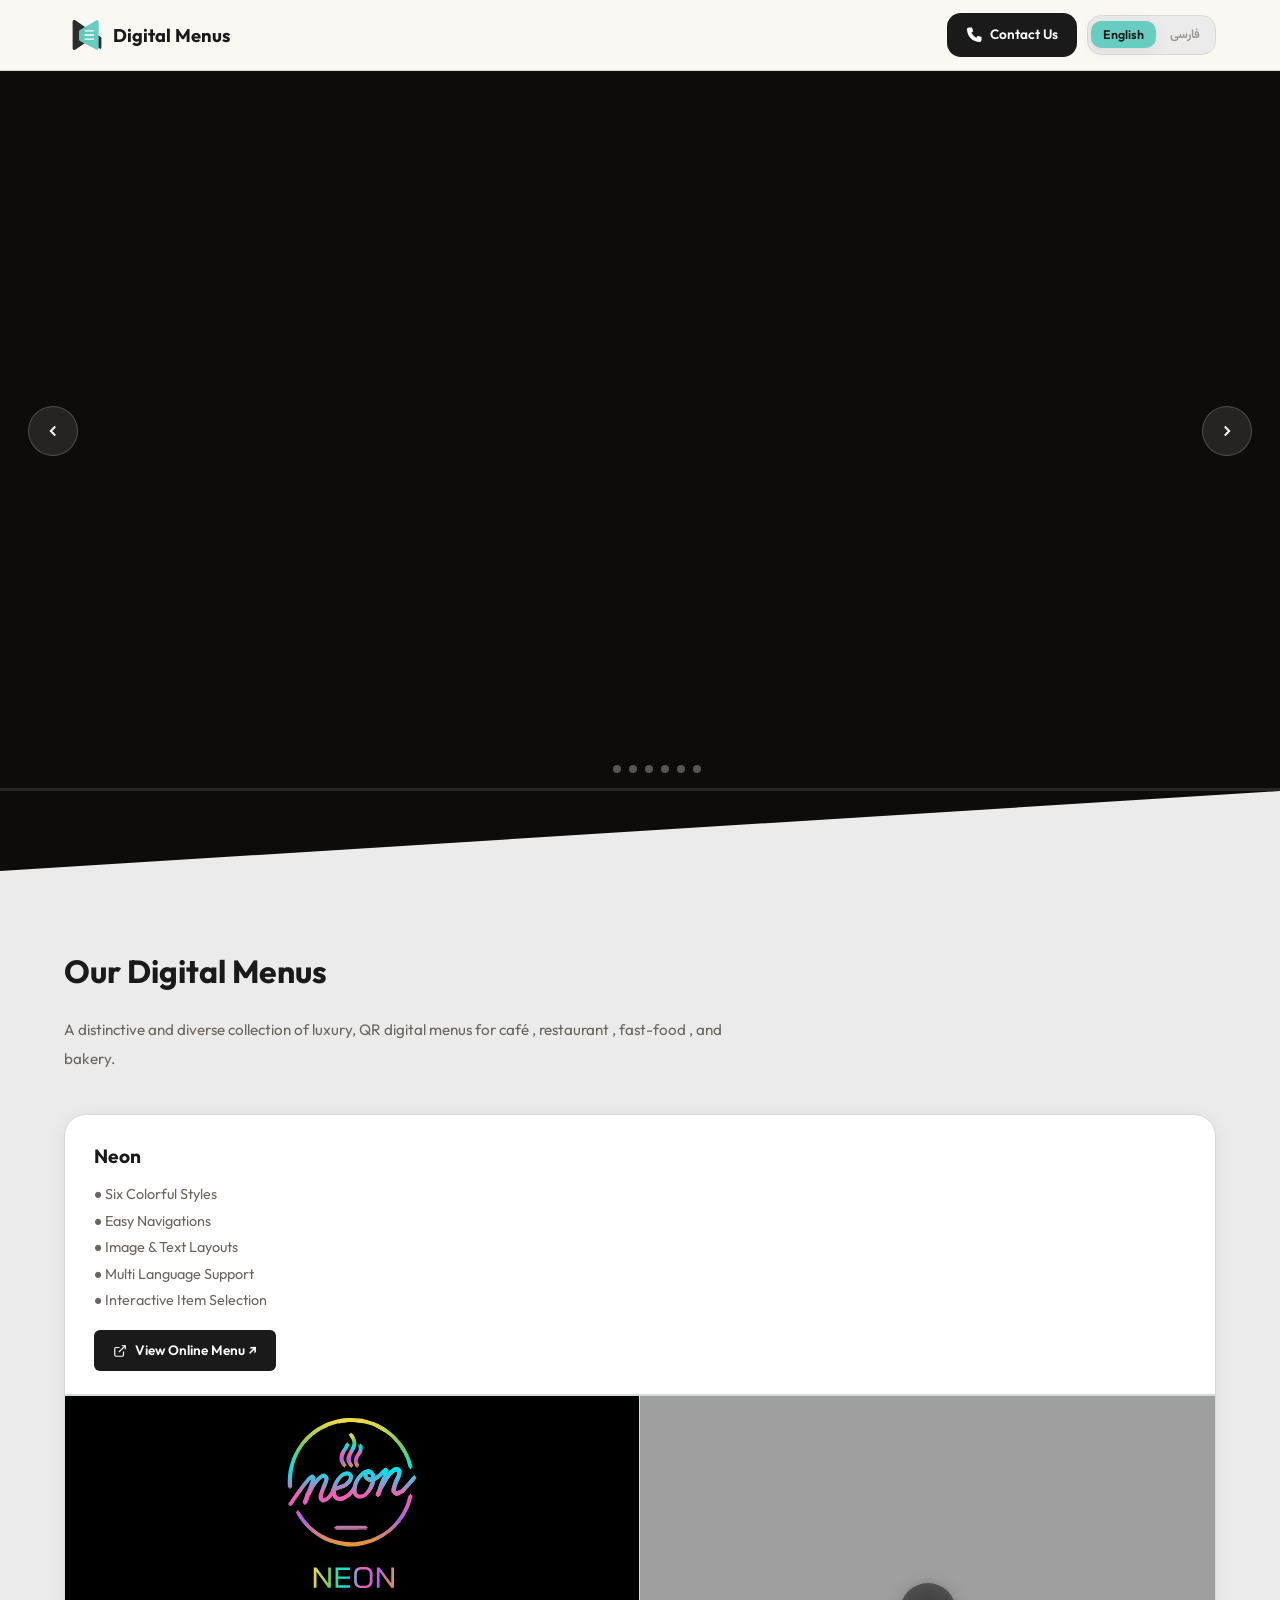
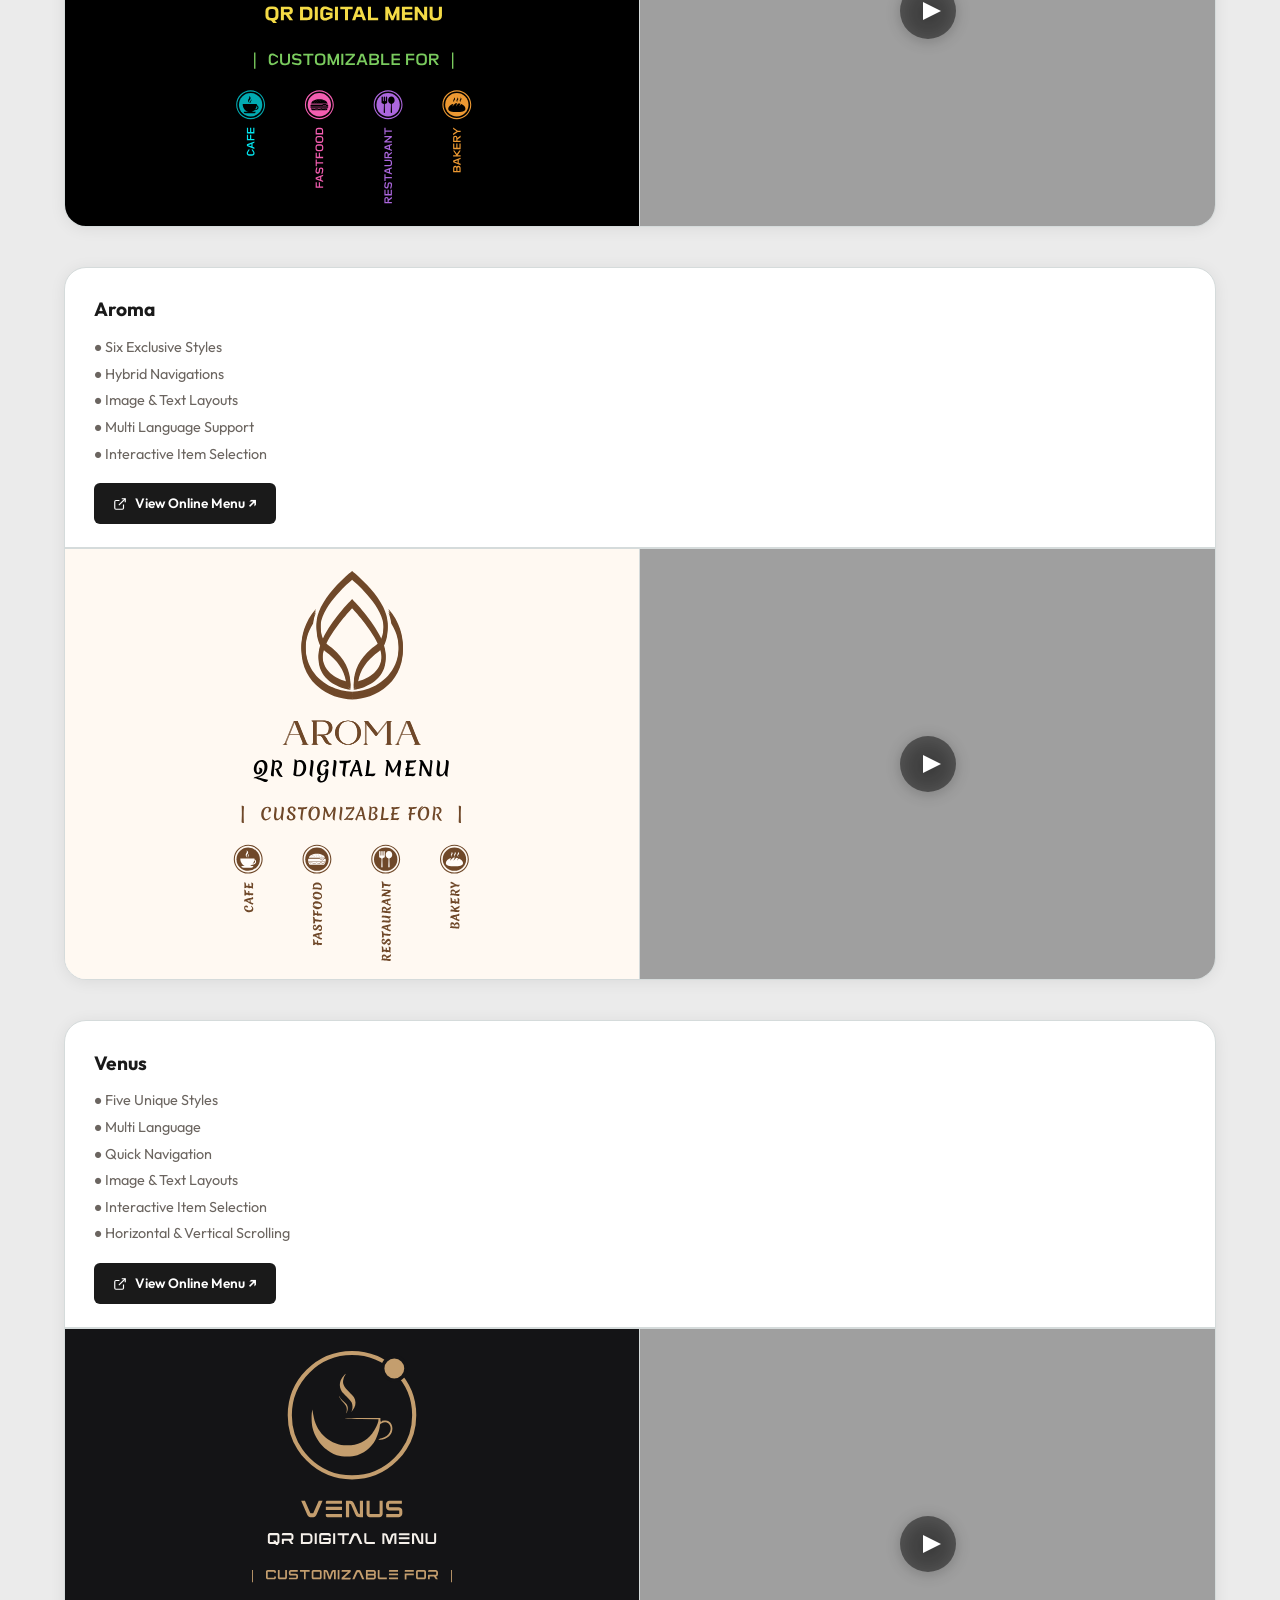
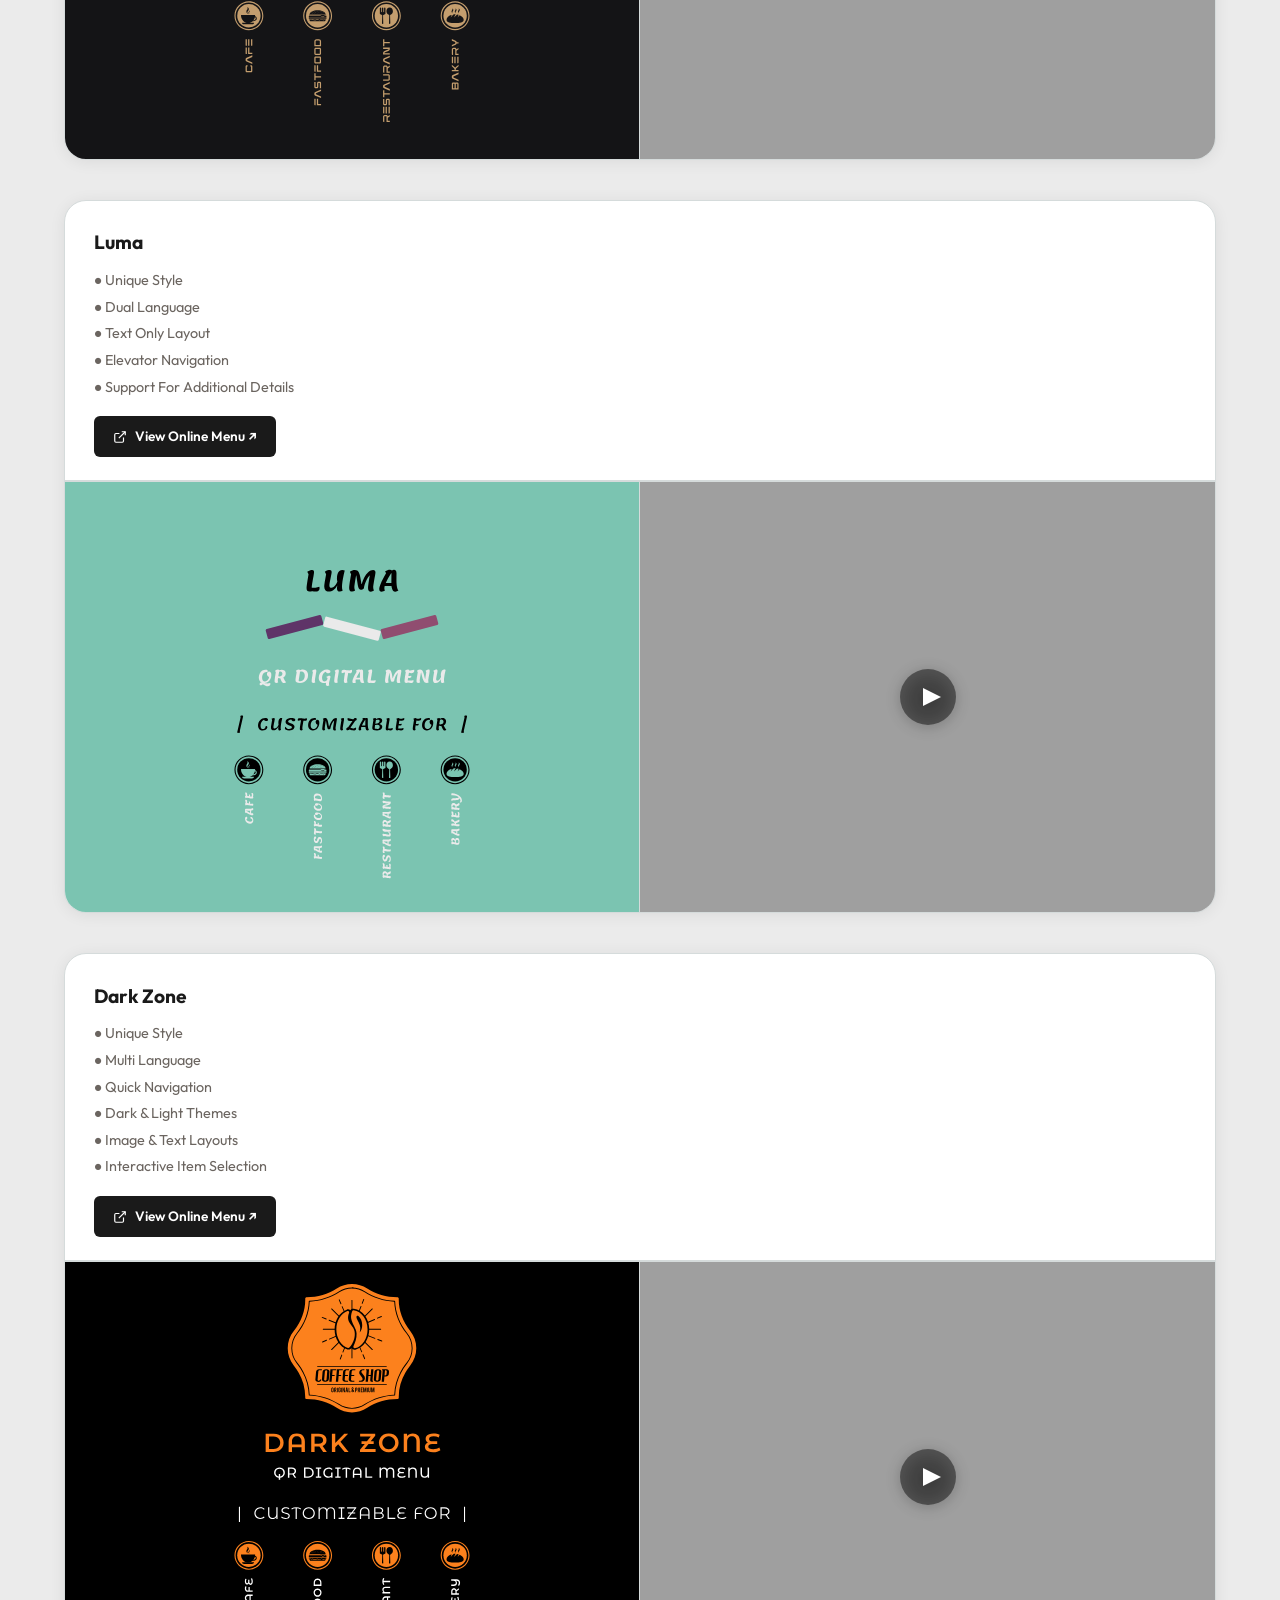
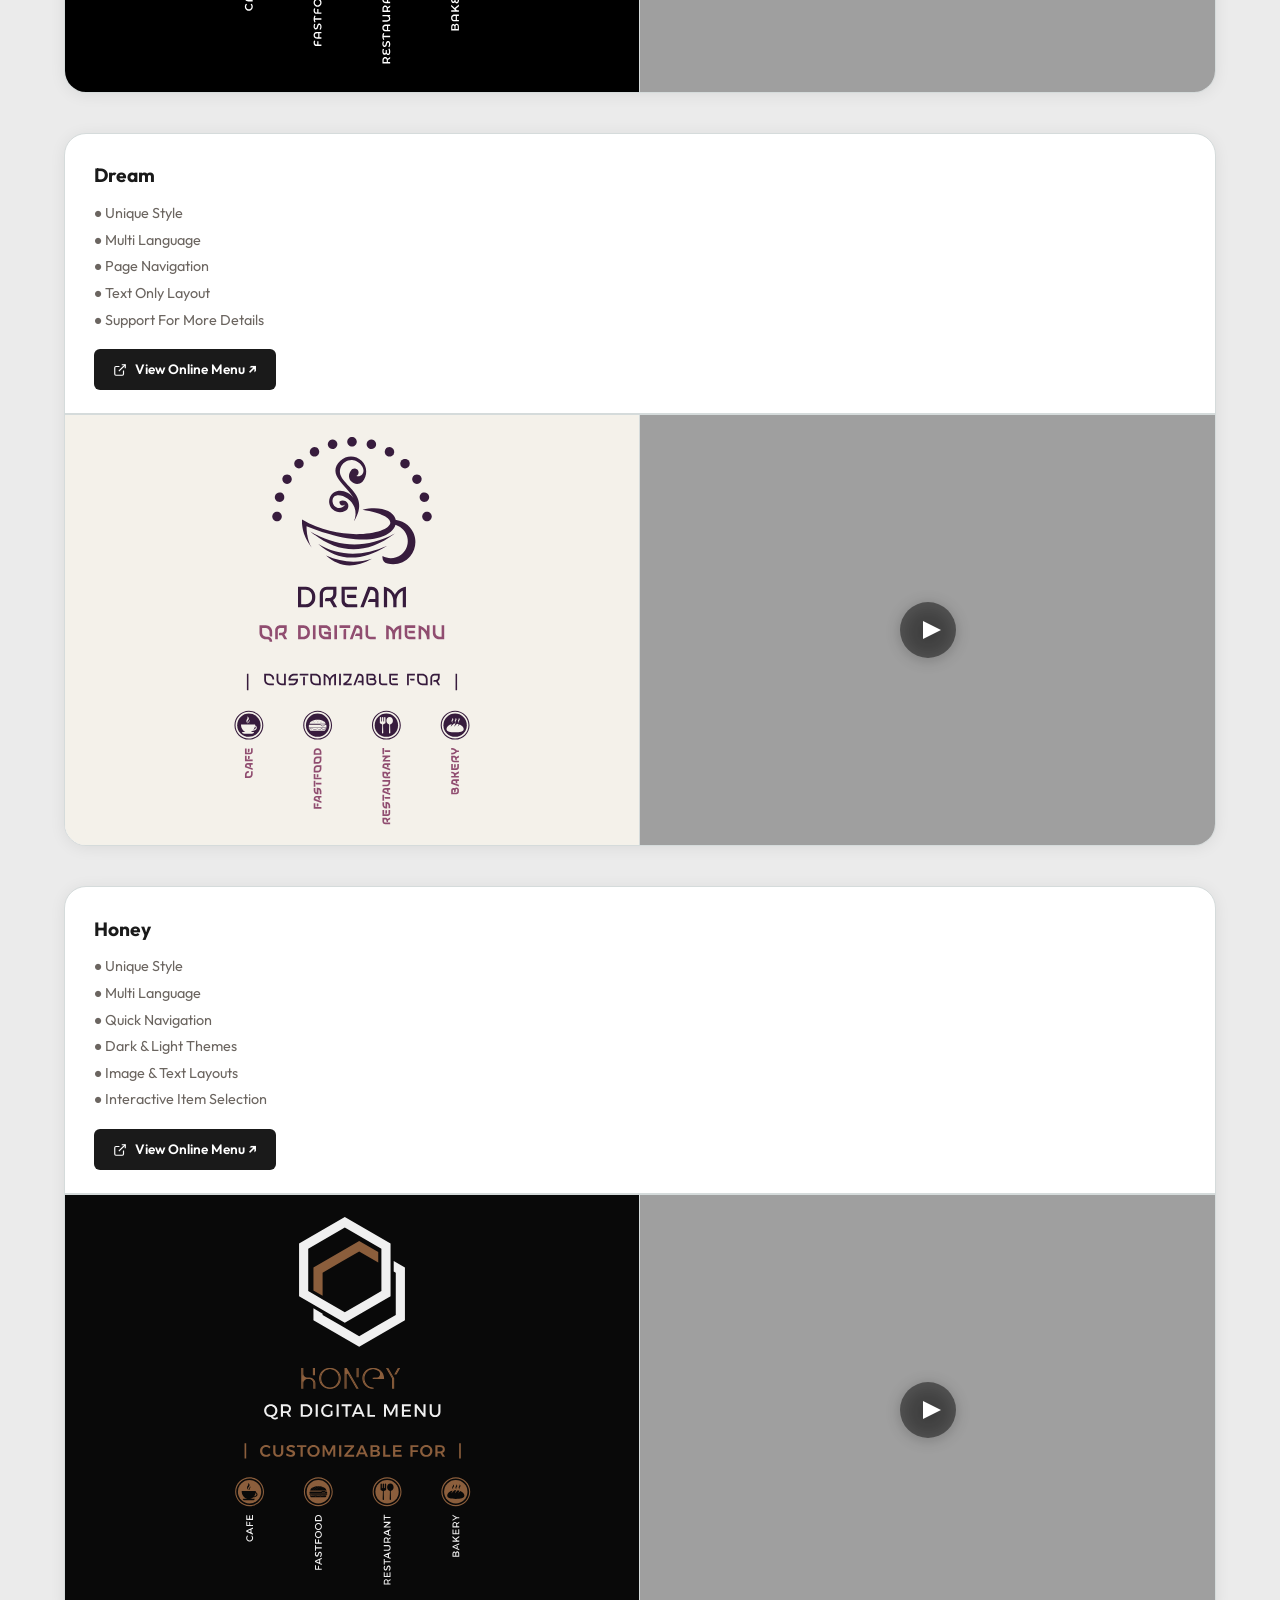
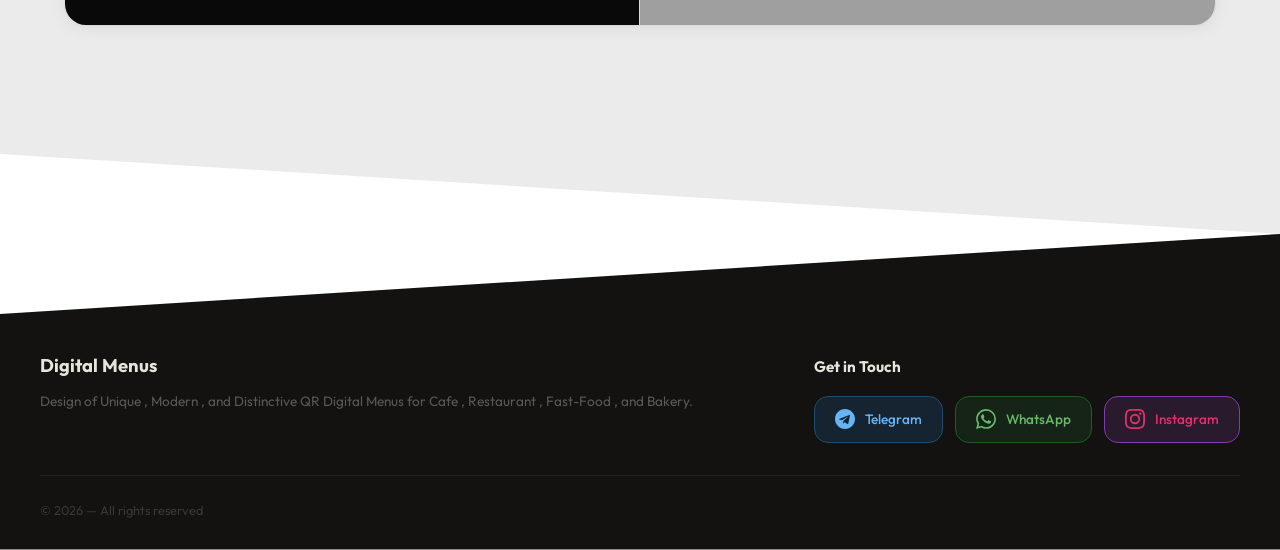
==== commit cd6ae153: "Update index.html" ====
--- a/index.html
+++ b/index.html
@@ -35,7 +35,7 @@
   <meta name="viewport" content="width=device-width, initial-scale=1.0" />
   <title>Digital Menus | منوهای دیجیتال</title>
 
-  <link rel="icon" type="image/png" href="/favicon.png" />
+  <link rel="icon" type="image/png" href="favicon.png" />
 
   <!-- Fonts: Outfit (English) + Vazirmatn (Persian) -->
   <link rel="preconnect" href="https://fonts.googleapis.com" />
@@ -45,7 +45,7 @@
 
   <!-- External stylesheet — see style.css for all design tokens,
        the language-visibility system, and layout rules -->
-  <link rel="stylesheet" href="/style.css" />
+  <link rel="stylesheet" href="style.css" />
 </head>
 
 <body>
@@ -191,6 +191,6 @@
 
   <!-- External app logic — see app.js for data, carousel, language
        switch, and card-building logic -->
-  <script src="/app.js"></script>
+  <script src="app.js"></script>
 </body>
 </html>
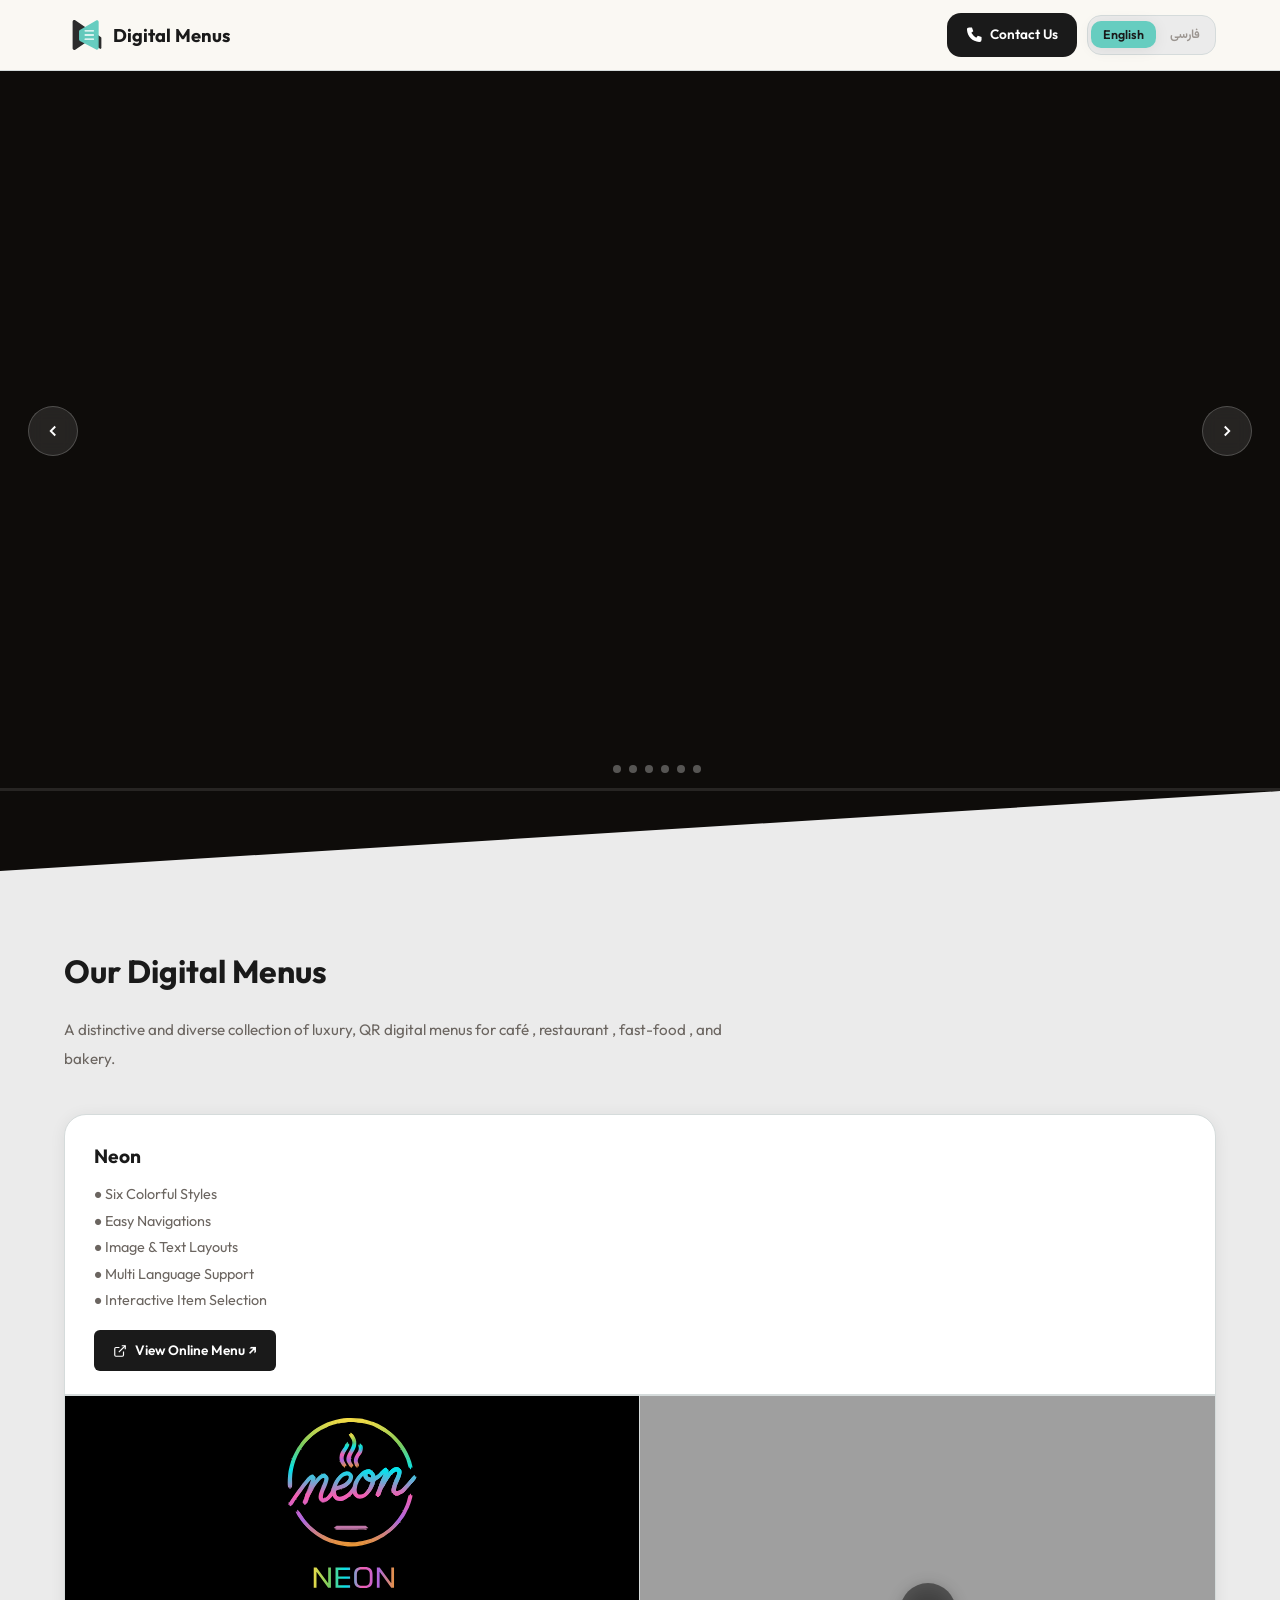
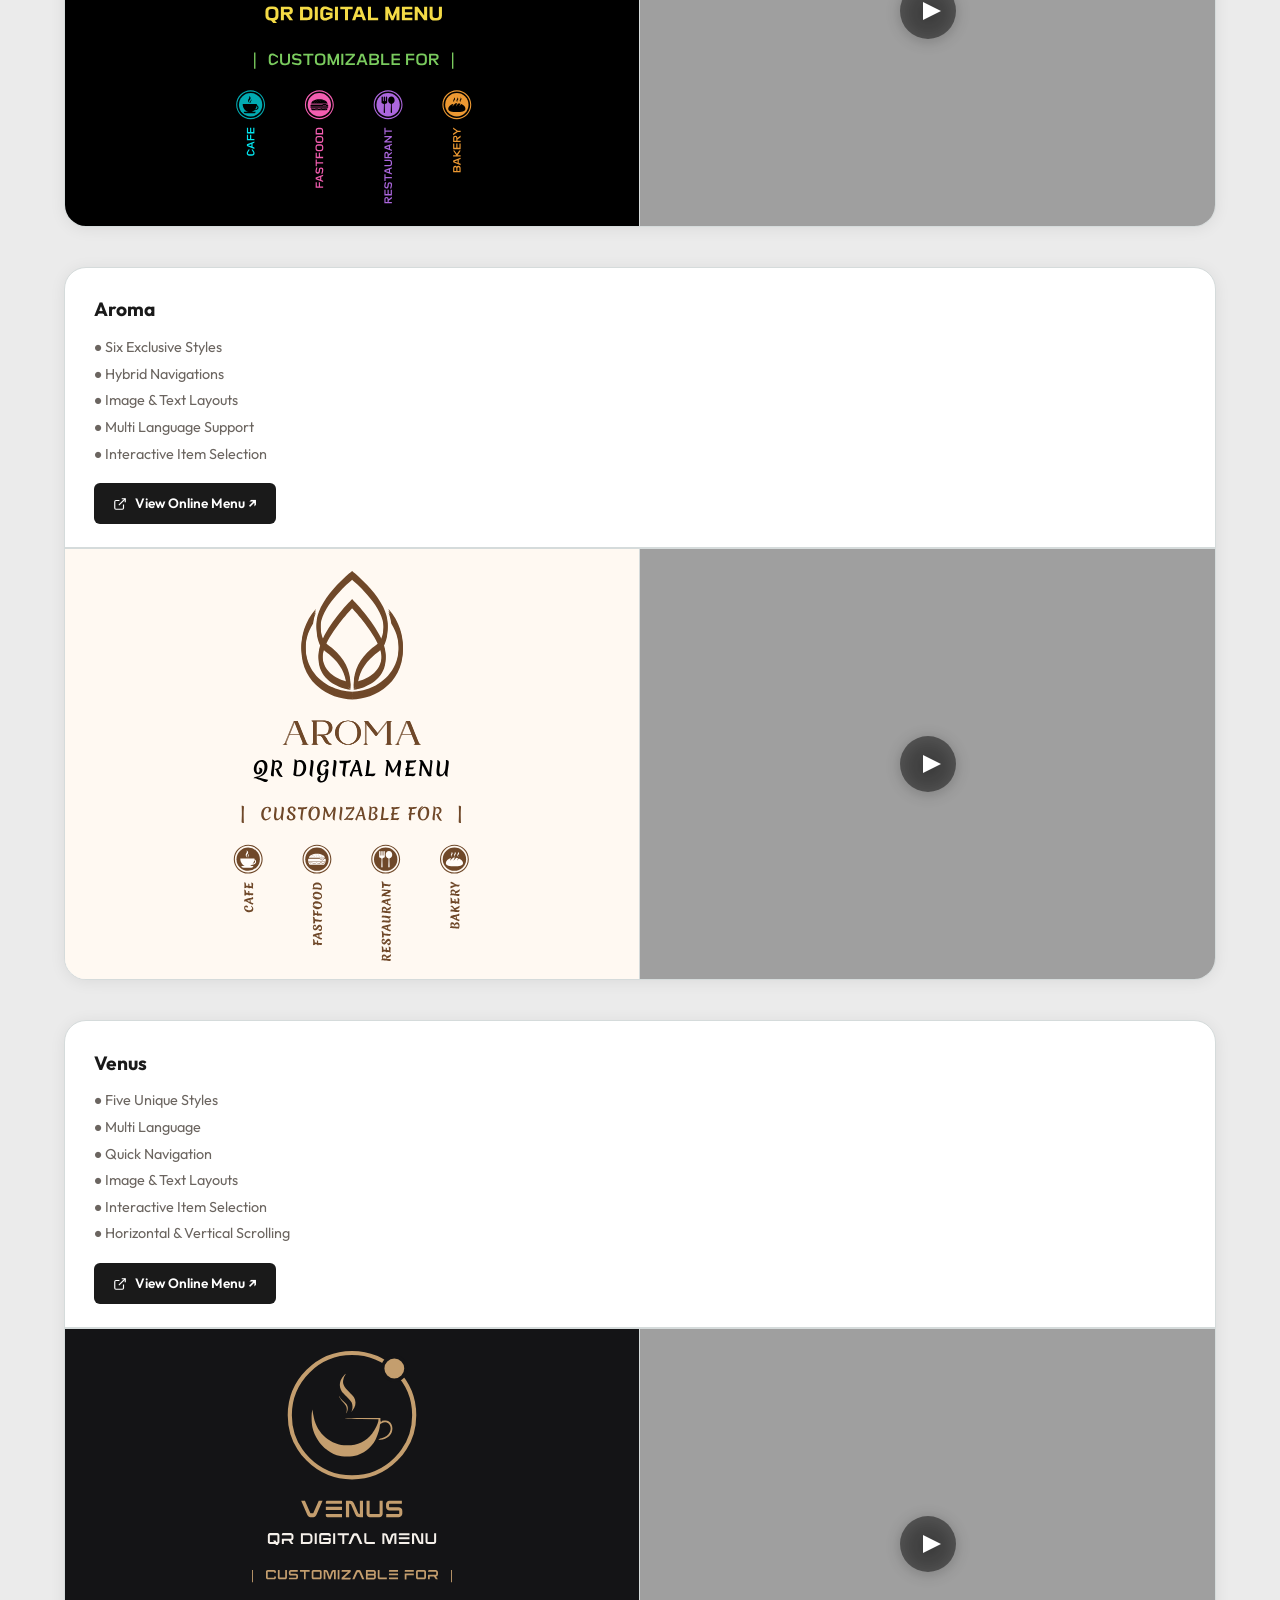
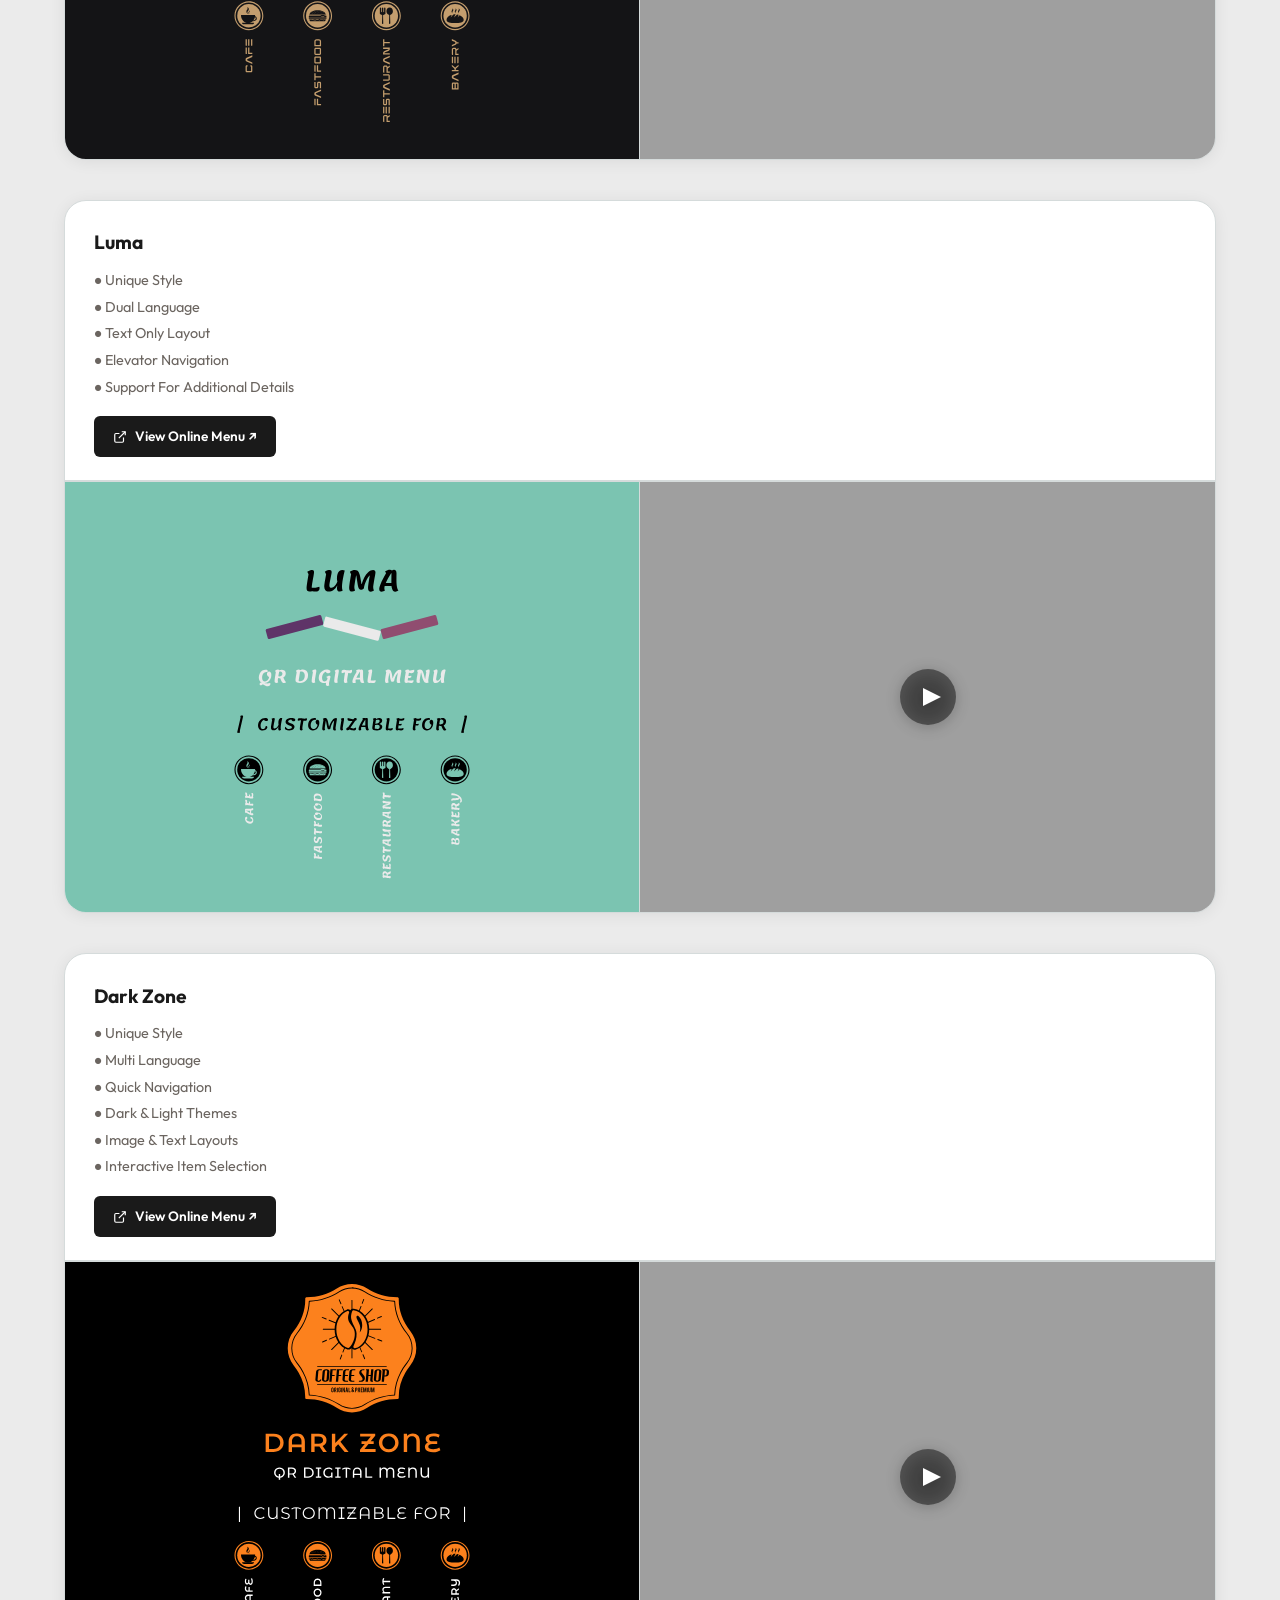
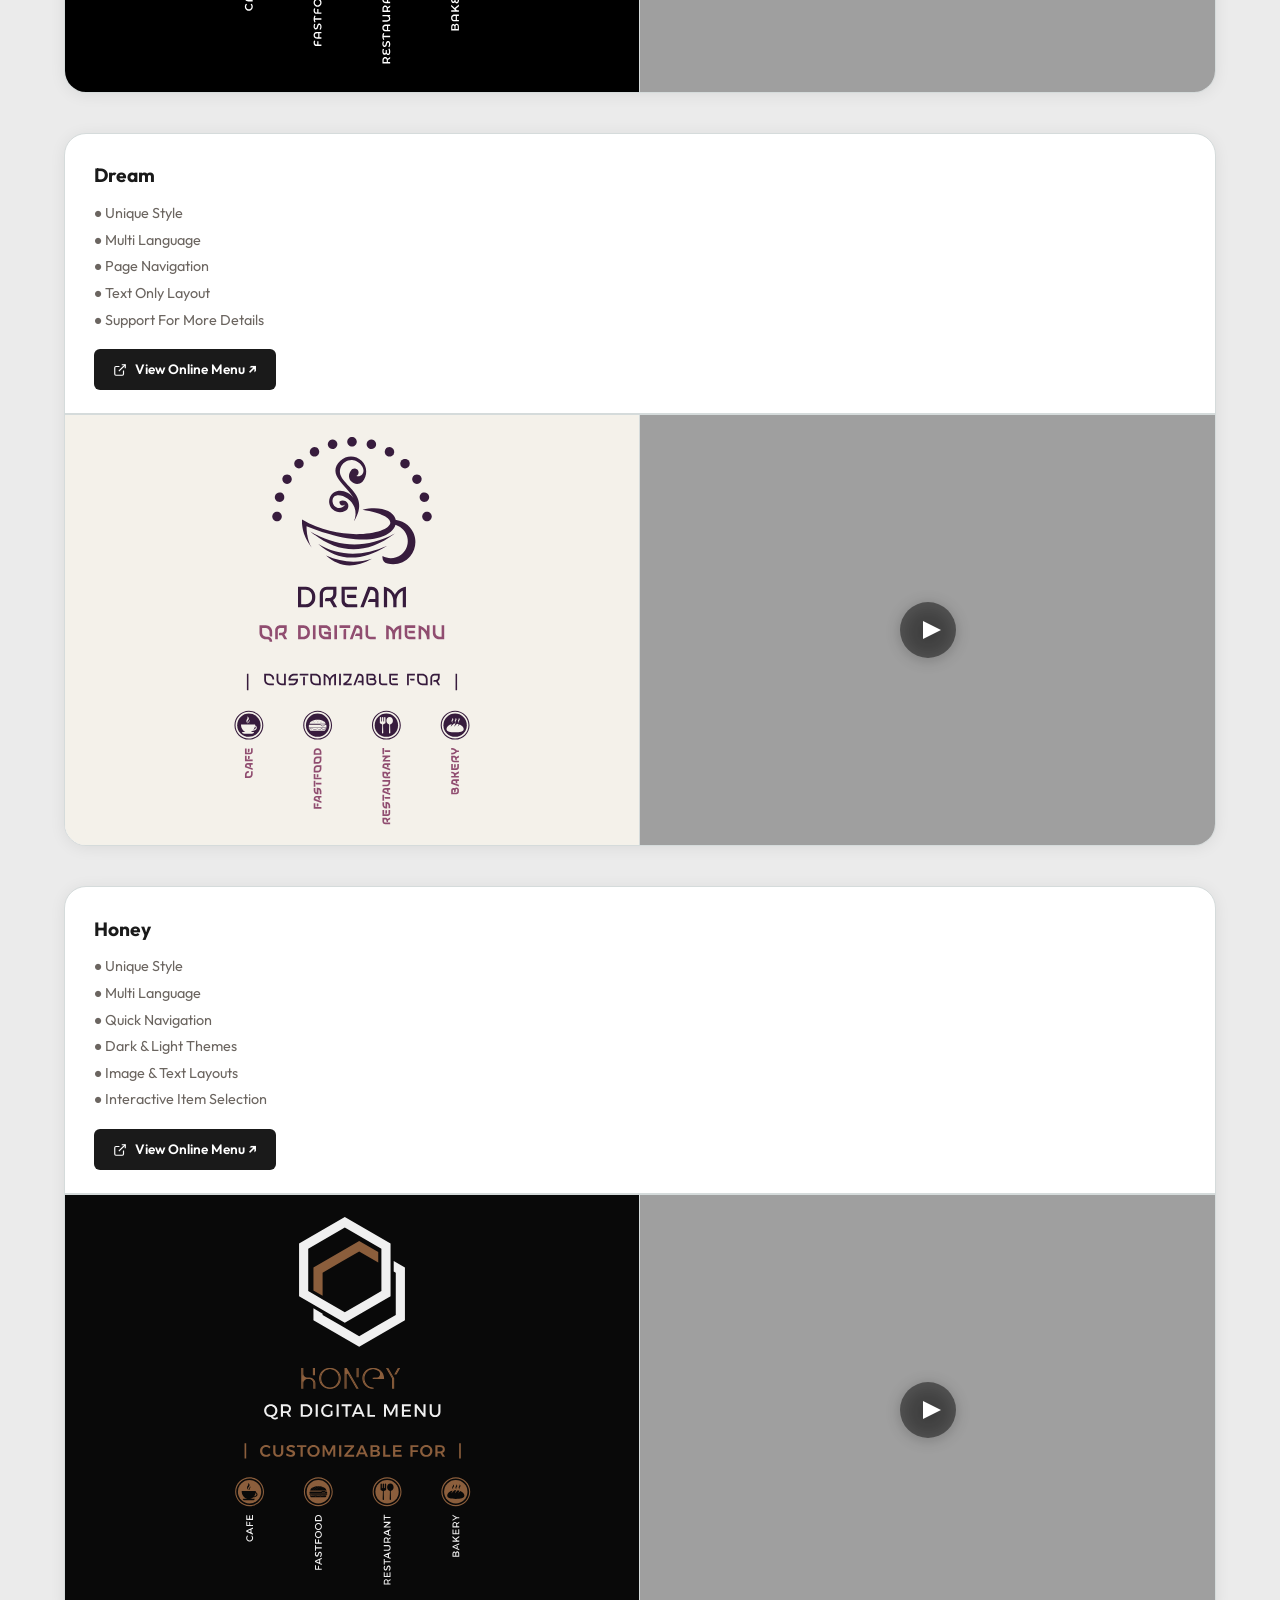
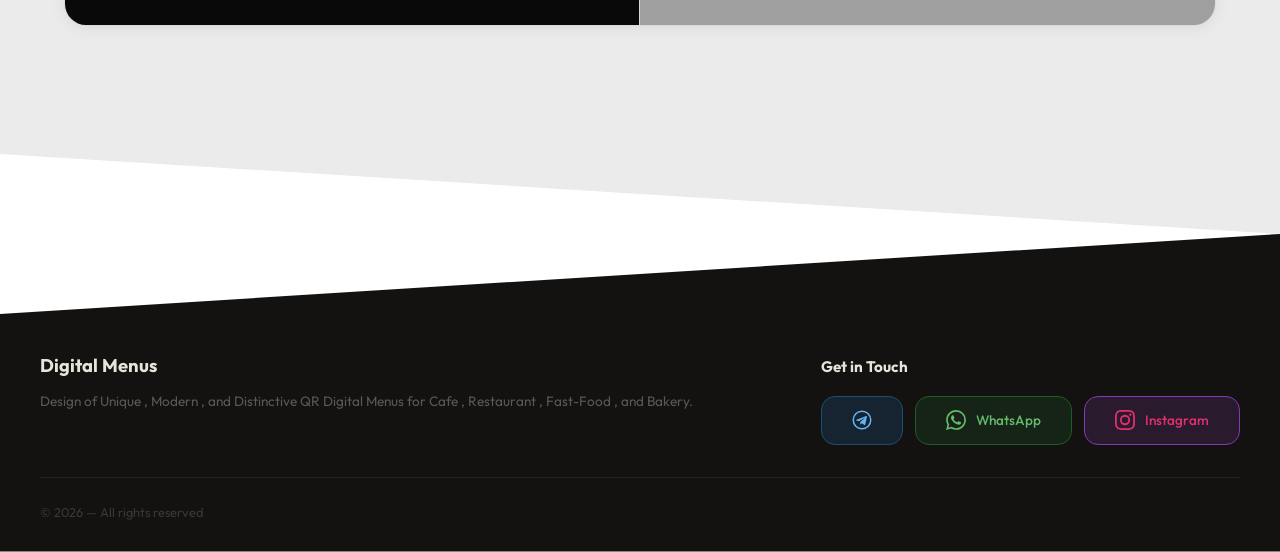
==== commit bac8bb9c: "Update index.html" ====
--- a/index.html
+++ b/index.html
@@ -156,8 +156,7 @@
           <div class="contact-links">
             <!-- ★ Replace YOUR_TELEGRAM with your Telegram username -->
             <a href="https://t.me/milad_tahajody" target="_blank" rel="noopener noreferrer" class="contact-link telegram">
-              <svg width="20" height="20" viewBox="0 0 24 24" fill="currentColor" aria-hidden="true"><path d="M12 0C5.373 0 0 5.373 0 12s5.373 12 12 12 12-5.373 12-12S18.627 0 12 0zm5.894 8.221-1.97 9.28c-.145.658-.537.818-1.084.508l-3-2.21-1.447 1.394c-.16.16-.295.295-.605.295l.213-3.053 5.56-5.023c.242-.213-.054-.333-.373-.12l-6.871 4.326-2.962-.924c-.643-.204-.657-.643.136-.953l11.57-4.461c.537-.194 1.006.131.833.941z"/></svg>
-              <span class="lang-en">Telegram</span>
+              <svg width="20" height="20" viewBox="0 0 24 24" fill="none" aria-hidden="true"> <circle cx="12" cy="12" r="10.5" stroke="currentColor" stroke-width="1.8" /> <path d="M17.894 8.221l-1.97 9.28c-.145.658-.537.818-1.084.508l-3-2.21-1.447 1.394c-.16.16-.295.295-.605.295l.213-3.053 5.56-5.023c.242-.213-.054-.333-.373-.12l-6.871 4.326-2.962-.924c-.643-.204-.657-.643.136-.953l11.57-4.461c.537-.194 1.006.131.833.941z" fill="currentColor" /> </svg>
               <span class="lang-fa">تلگرام</span>
             </a>
 
--- a/style.css
+++ b/style.css
@@ -468,7 +468,7 @@
 .footer-contact-heading { display: block; font-size: 0.95rem; font-weight: 700; color: #E8E4DC; margin-bottom: 0.3rem; }
 
 .contact-links { display: flex; flex-wrap: wrap; gap: 0.75rem; margin-top: 1rem; }
-.contact-link { display: flex; align-items: center; gap: 10px; padding: 11px 20px; border-radius: var(--radius-md); font-size: 0.85rem; font-weight: 500; transition: var(--transition); border: 1.5px solid transparent; }
+.contact-link { display: flex; align-items: center; gap: 10px; padding: 12px 30px; border-radius: var(--radius-md); font-size: 0.85rem; font-weight: 500; transition: var(--transition); border: 1.5px solid transparent; }
 .contact-link.telegram { background: #162432; border-color: #1A4F72; color: #64B5F6; }
 .contact-link.telegram:hover { background: #1A4F72; color: #fff; }
 .contact-link.whatsapp { background: #162418; border-color: #1B5E20; color: #66BB6A; }
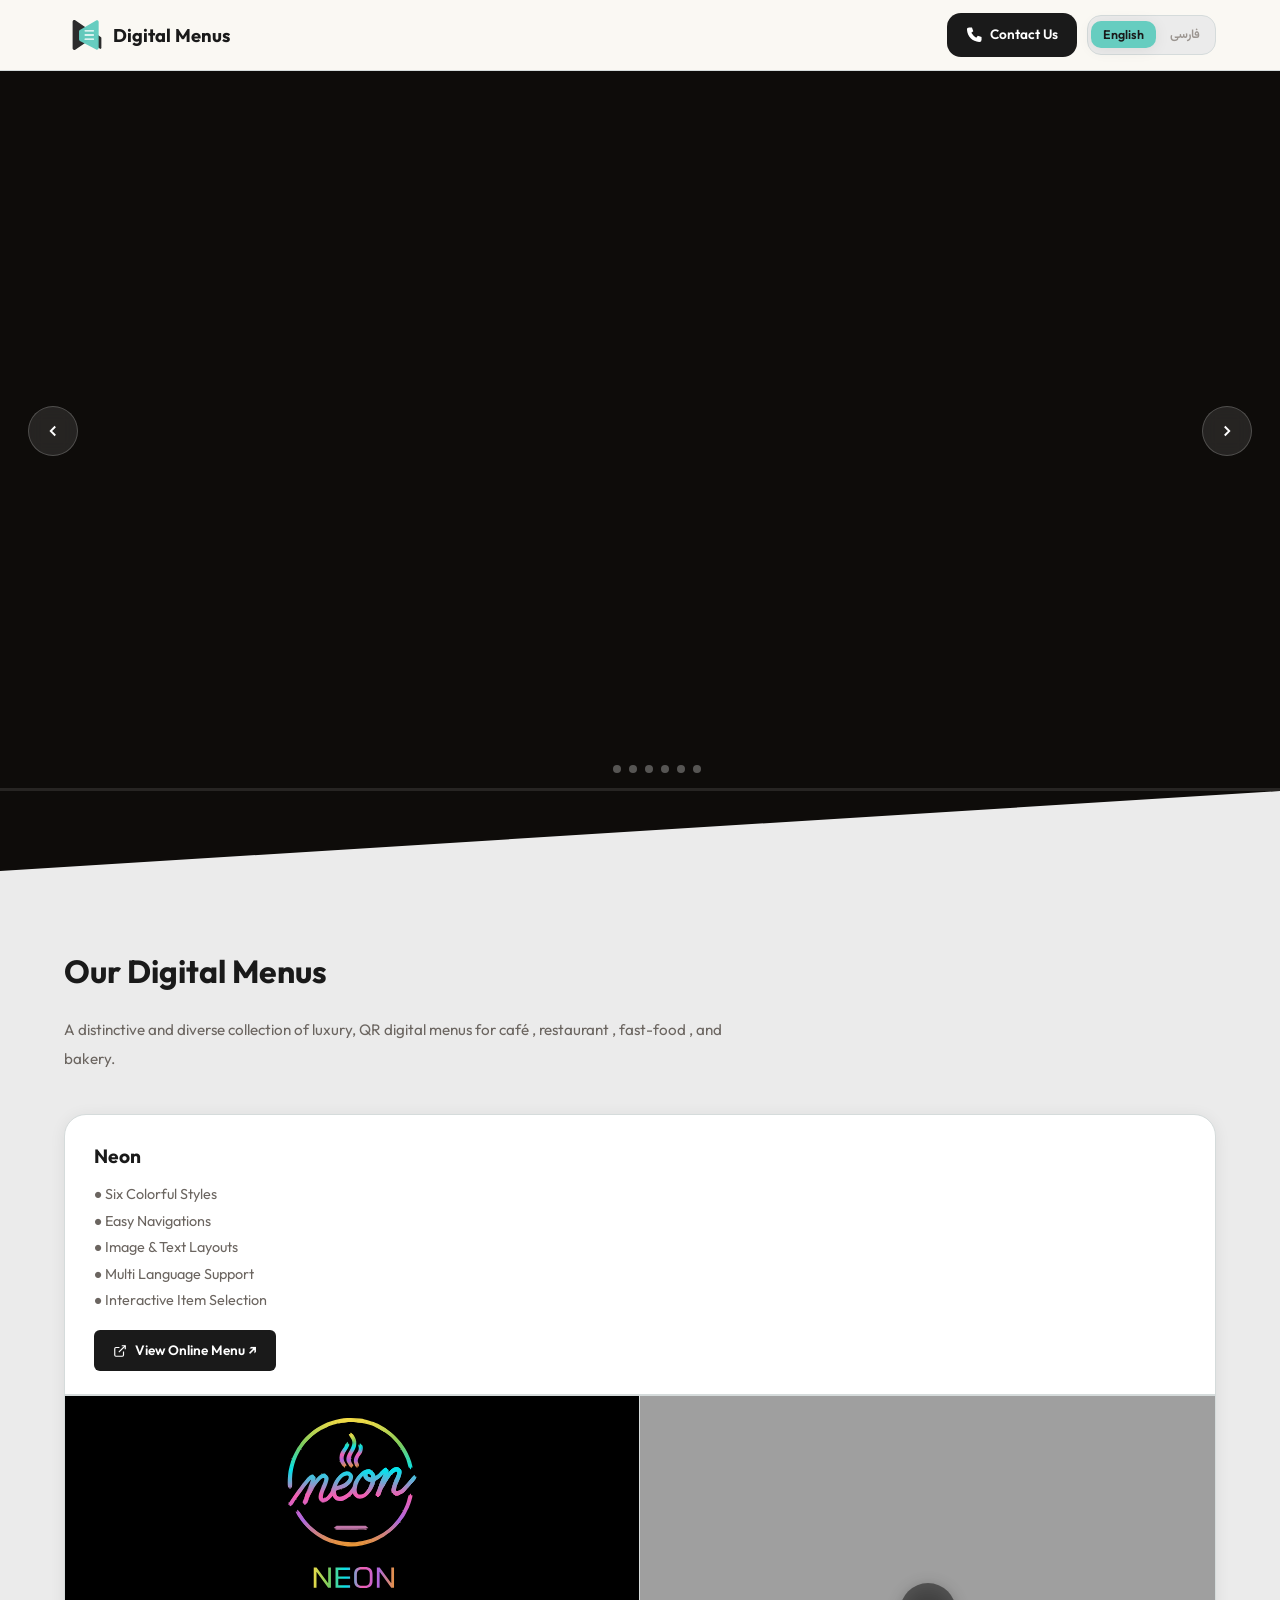
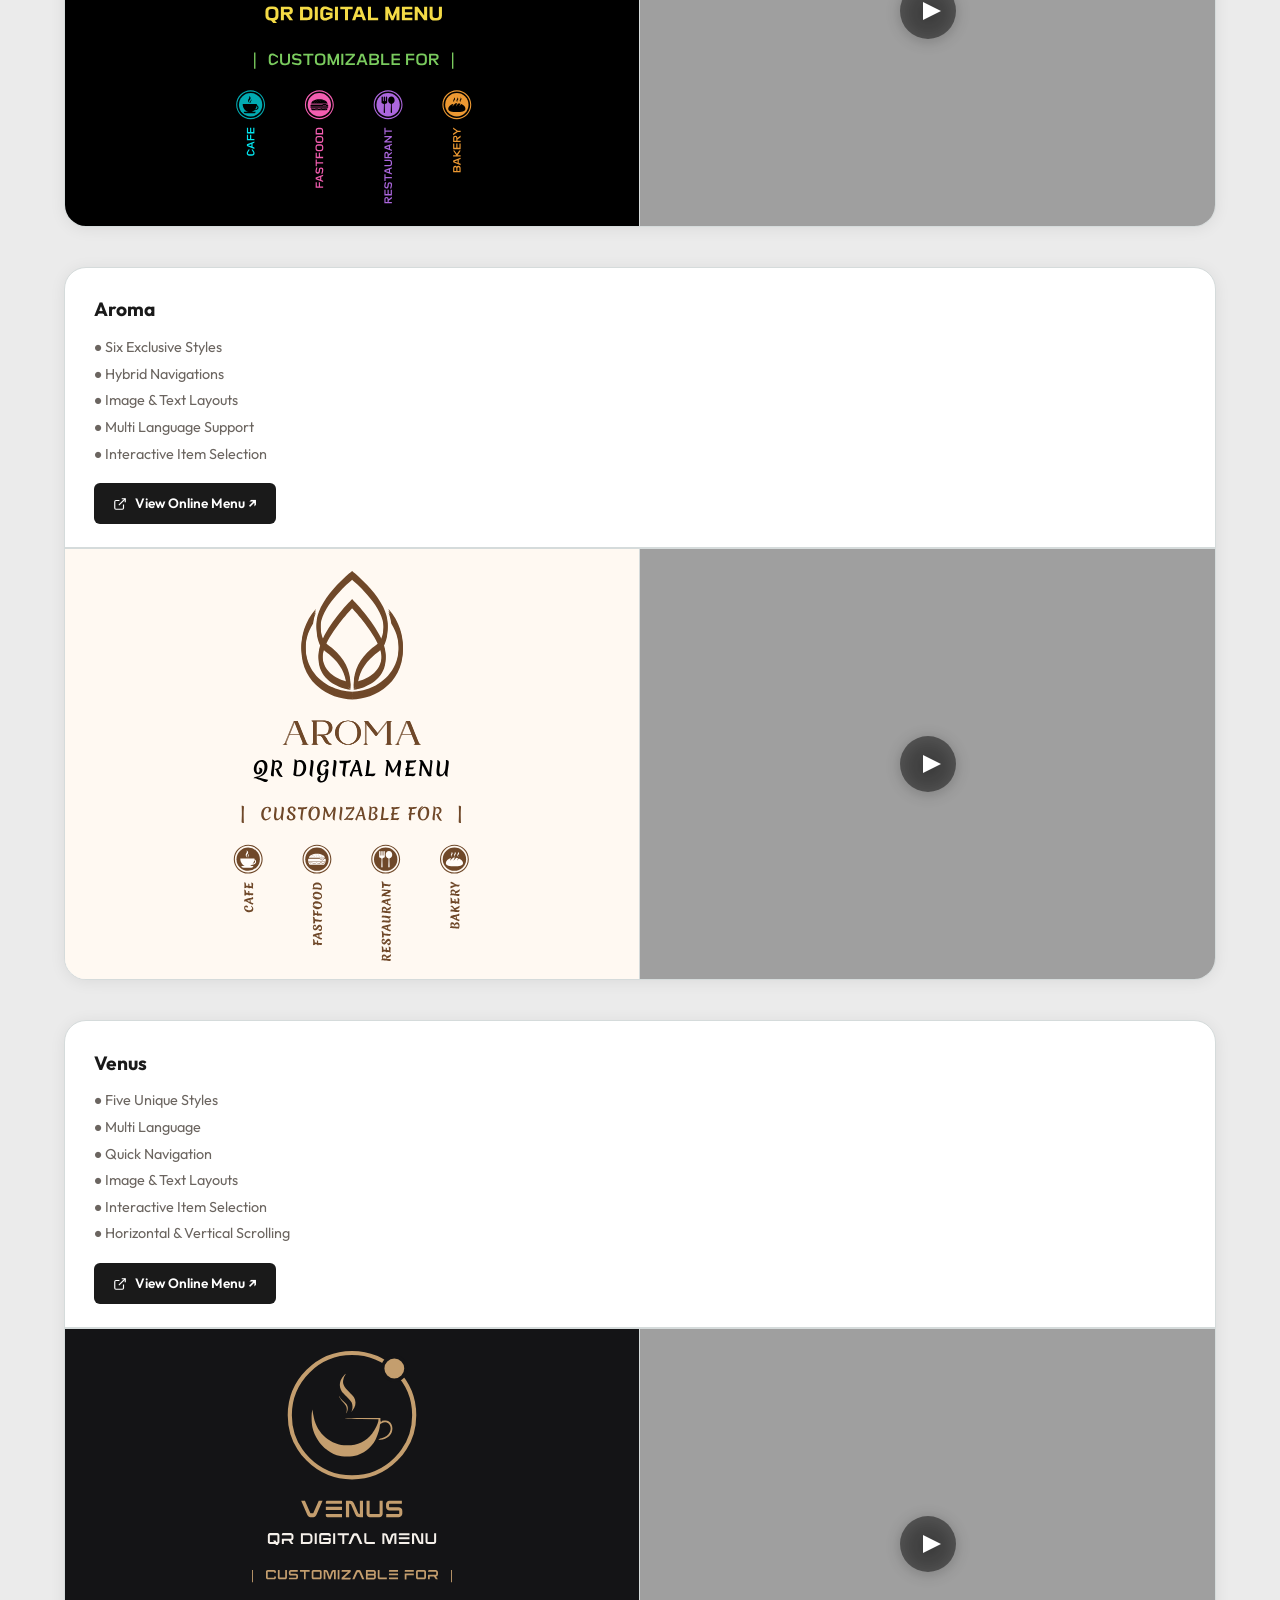
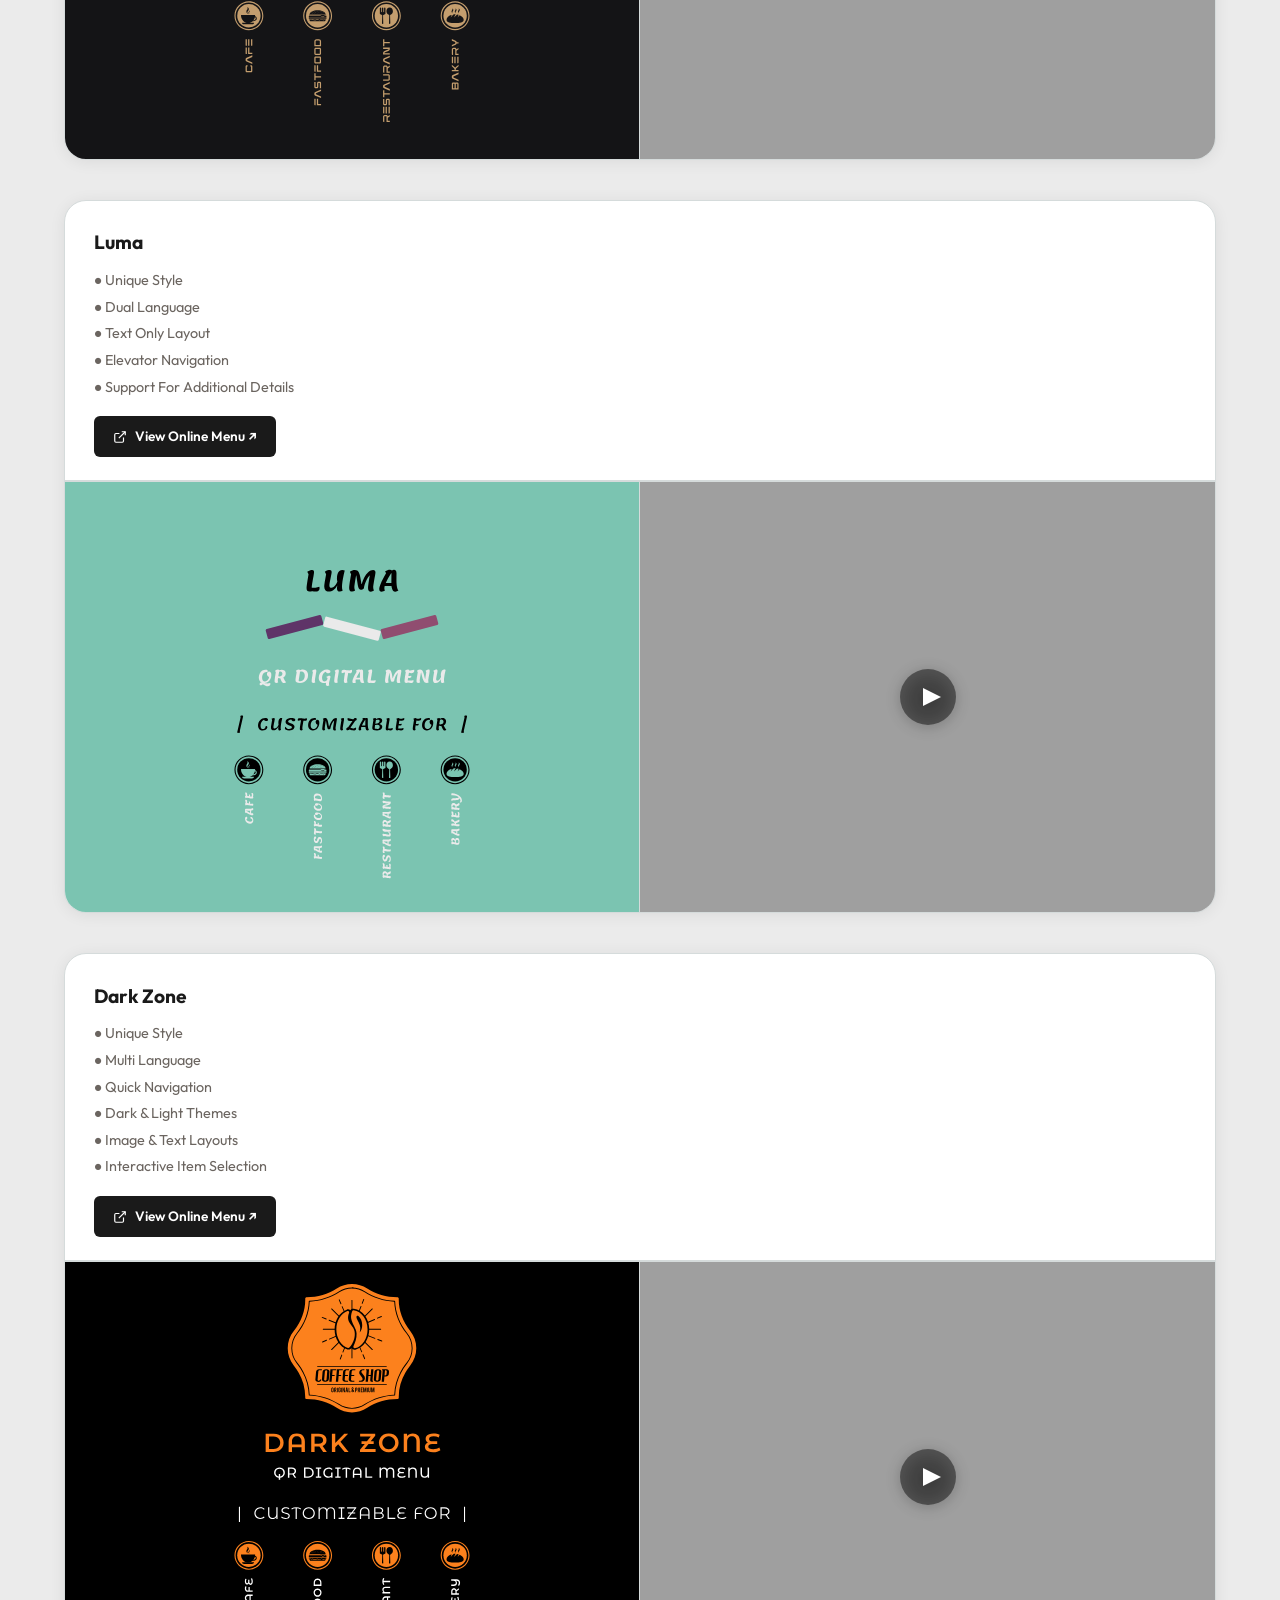
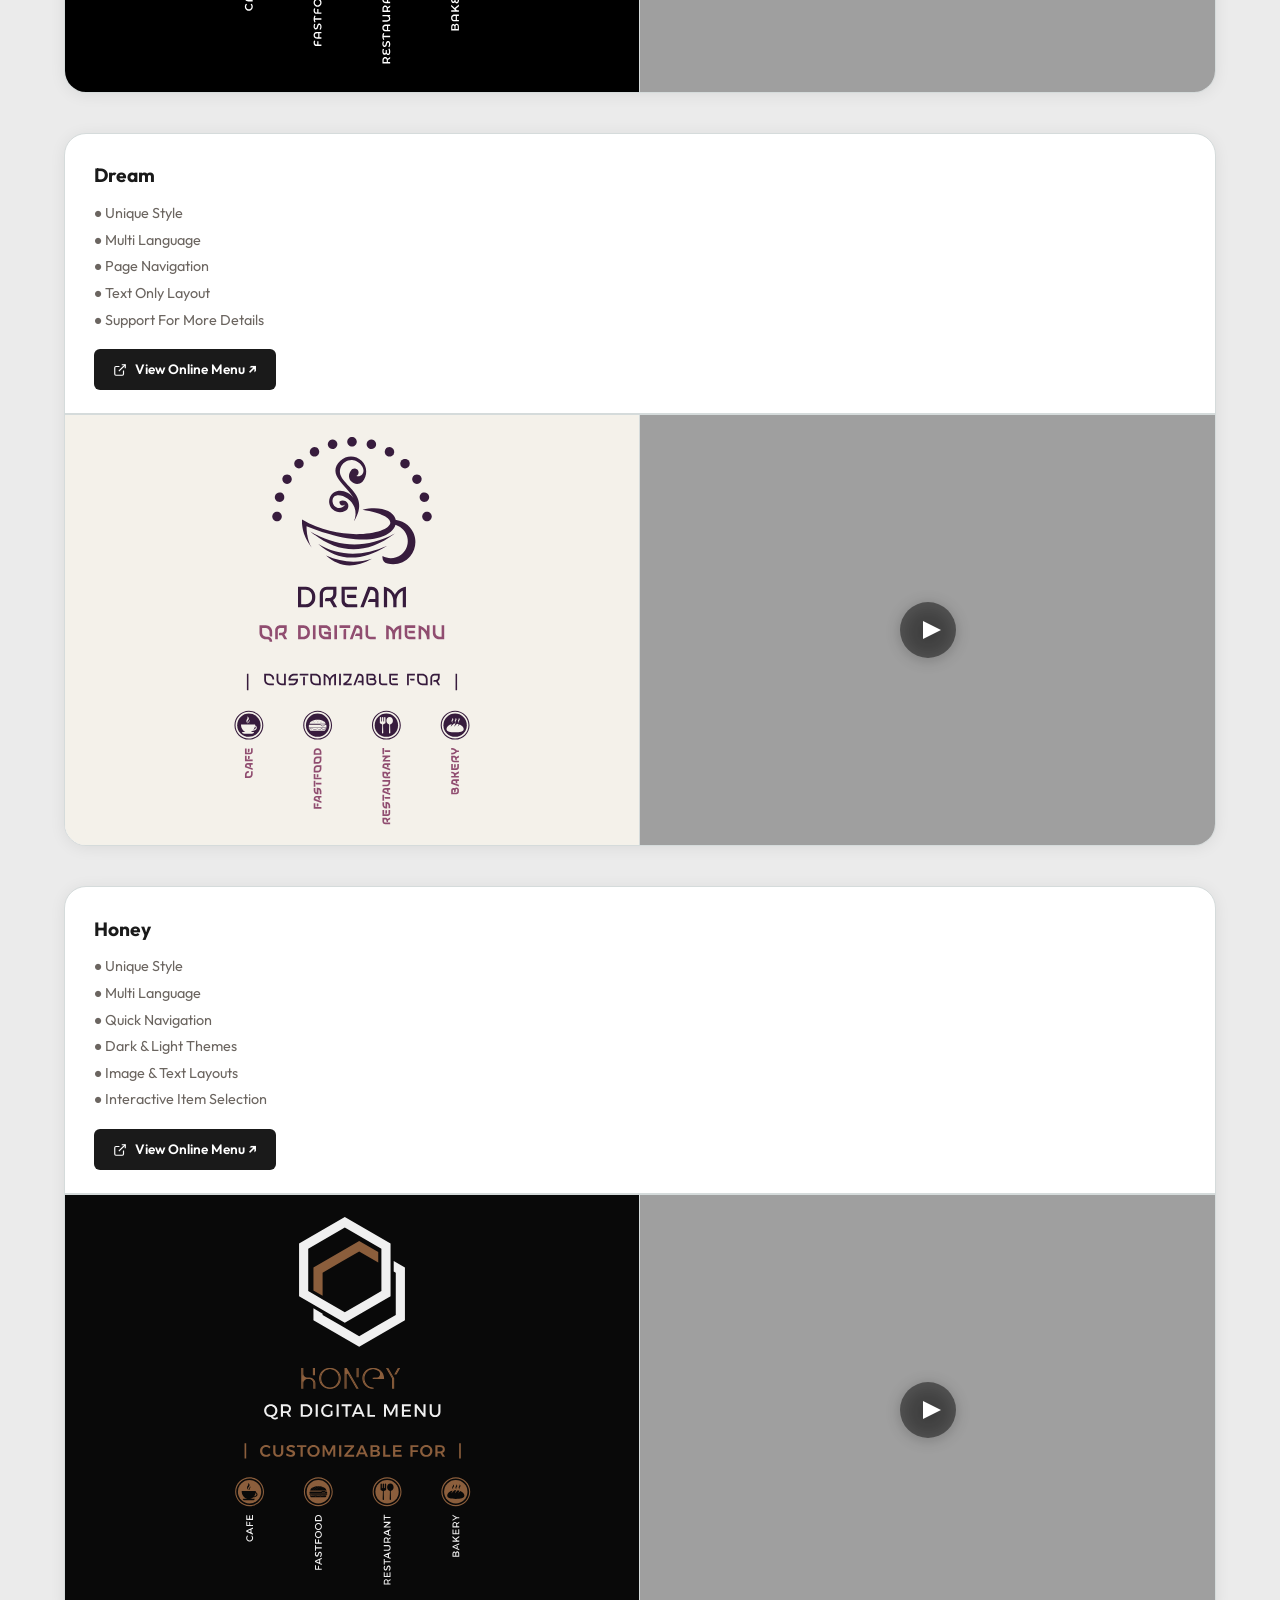
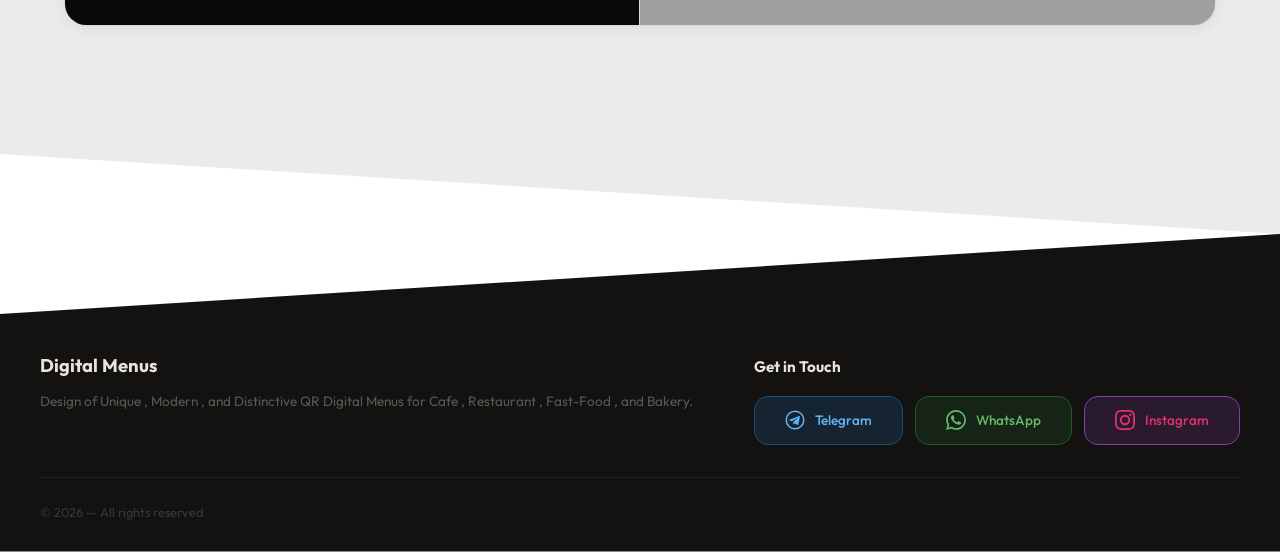
==== commit adf027ec: "Update index.html" ====
--- a/index.html
+++ b/index.html
@@ -157,6 +157,7 @@
             <!-- ★ Replace YOUR_TELEGRAM with your Telegram username -->
             <a href="https://t.me/milad_tahajody" target="_blank" rel="noopener noreferrer" class="contact-link telegram">
               <svg width="20" height="20" viewBox="0 0 24 24" fill="none" aria-hidden="true"> <circle cx="12" cy="12" r="10.5" stroke="currentColor" stroke-width="1.8" /> <path d="M17.894 8.221l-1.97 9.28c-.145.658-.537.818-1.084.508l-3-2.21-1.447 1.394c-.16.16-.295.295-.605.295l.213-3.053 5.56-5.023c.242-.213-.054-.333-.373-.12l-6.871 4.326-2.962-.924c-.643-.204-.657-.643.136-.953l11.57-4.461c.537-.194 1.006.131.833.941z" fill="currentColor" /> </svg>
+              <span class="lang-en">Telegram</span>
               <span class="lang-fa">تلگرام</span>
             </a>
 
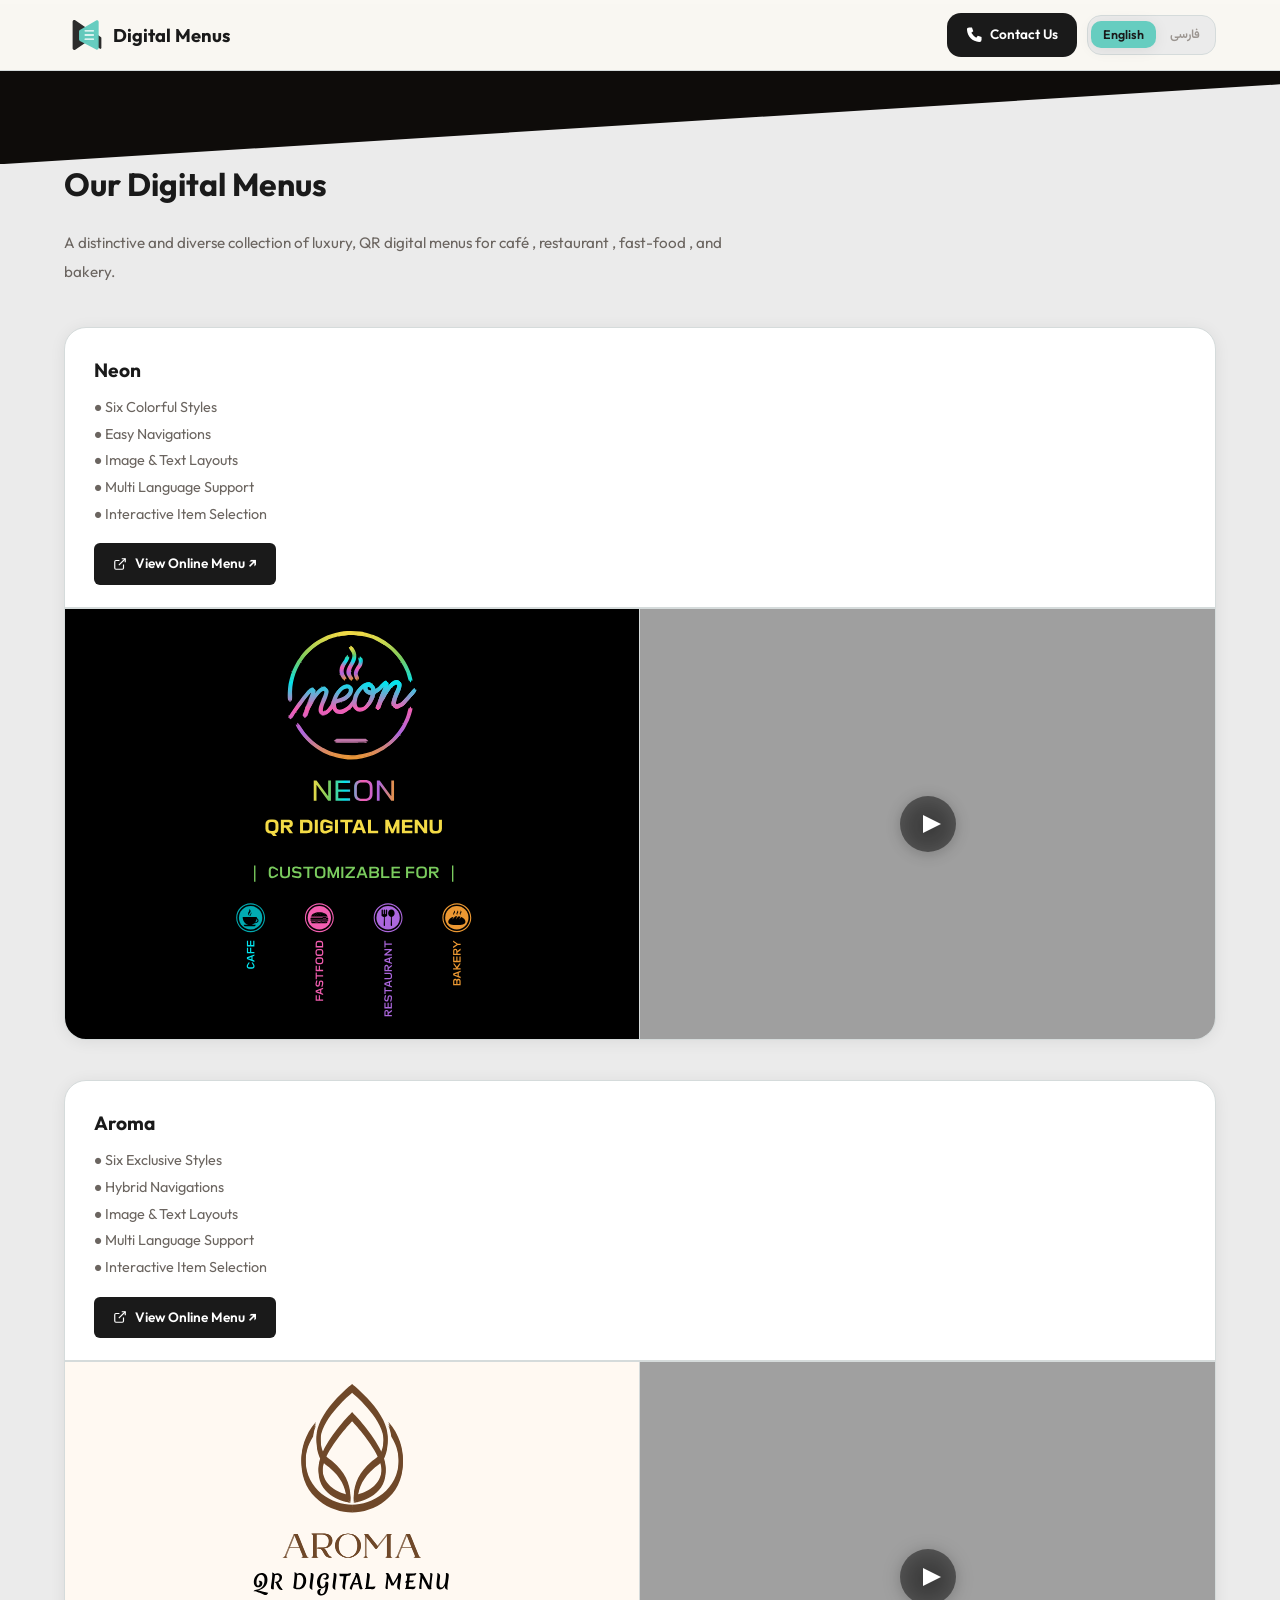
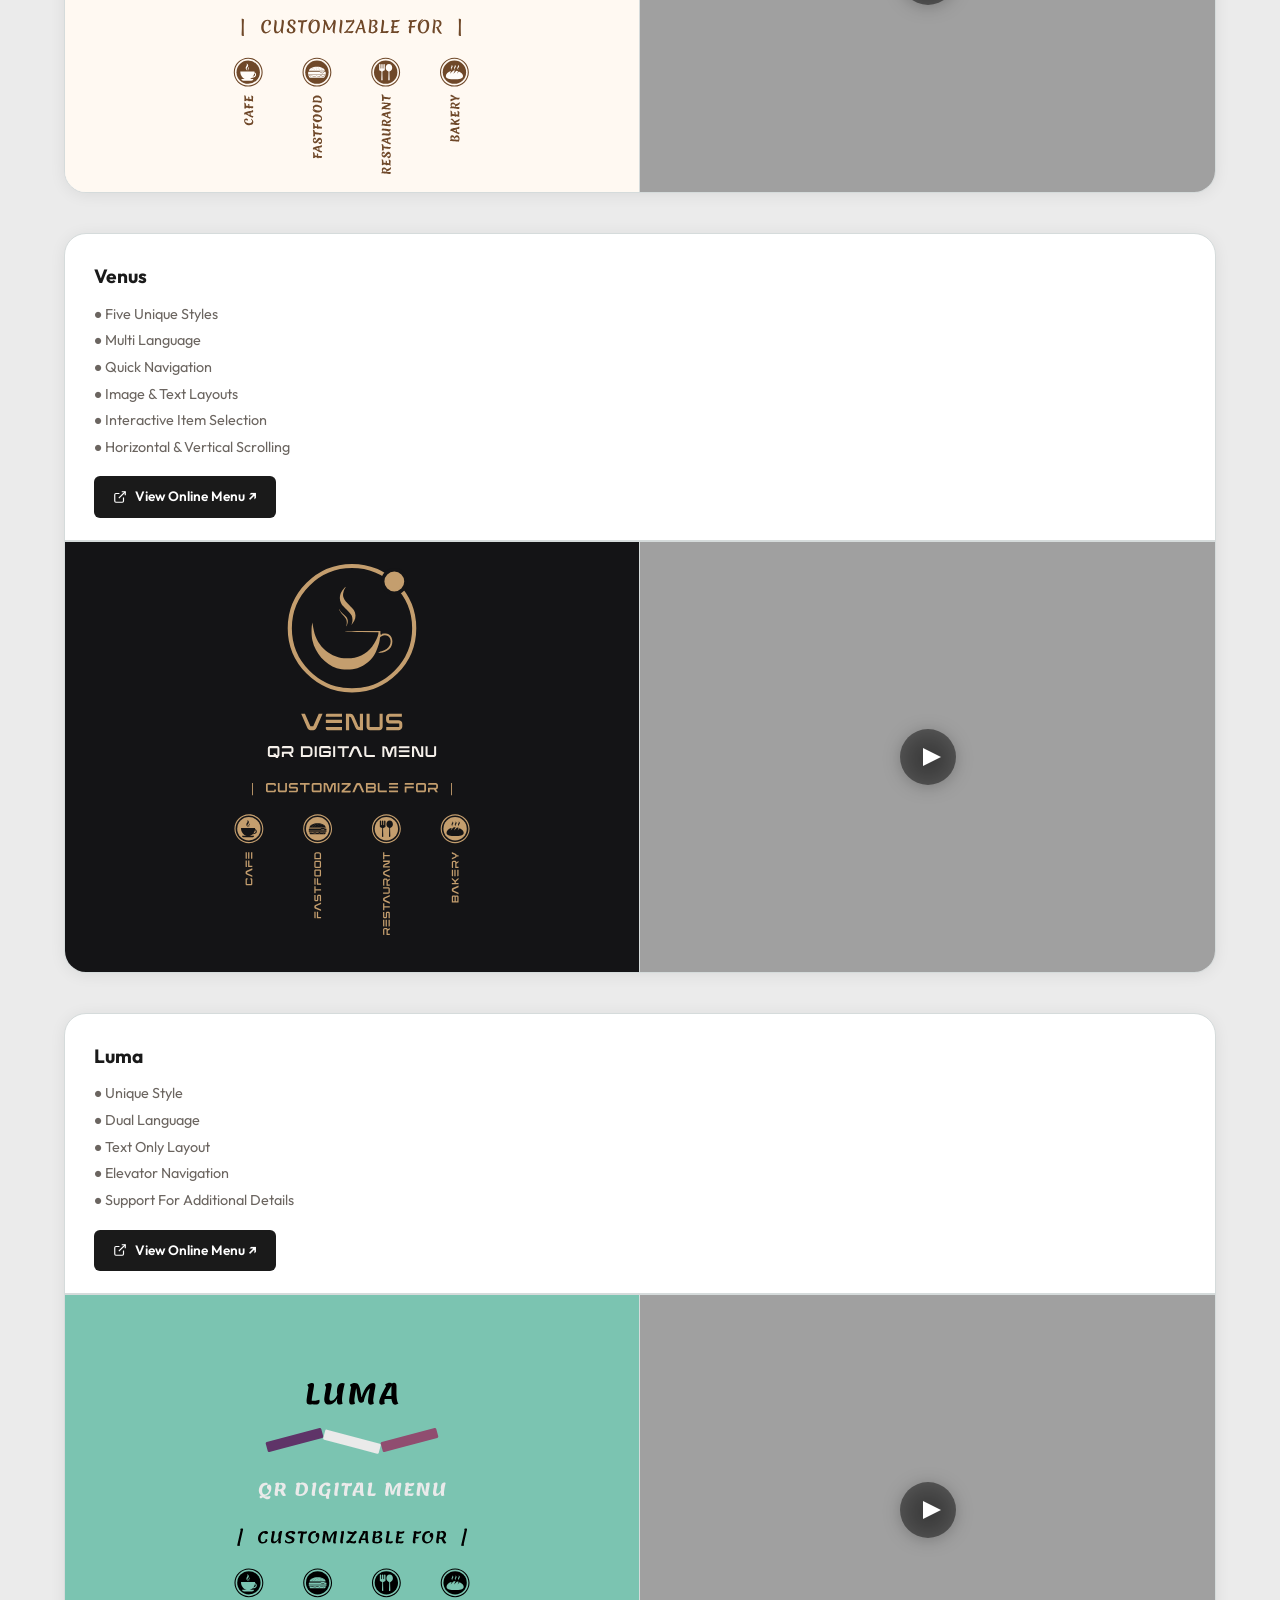
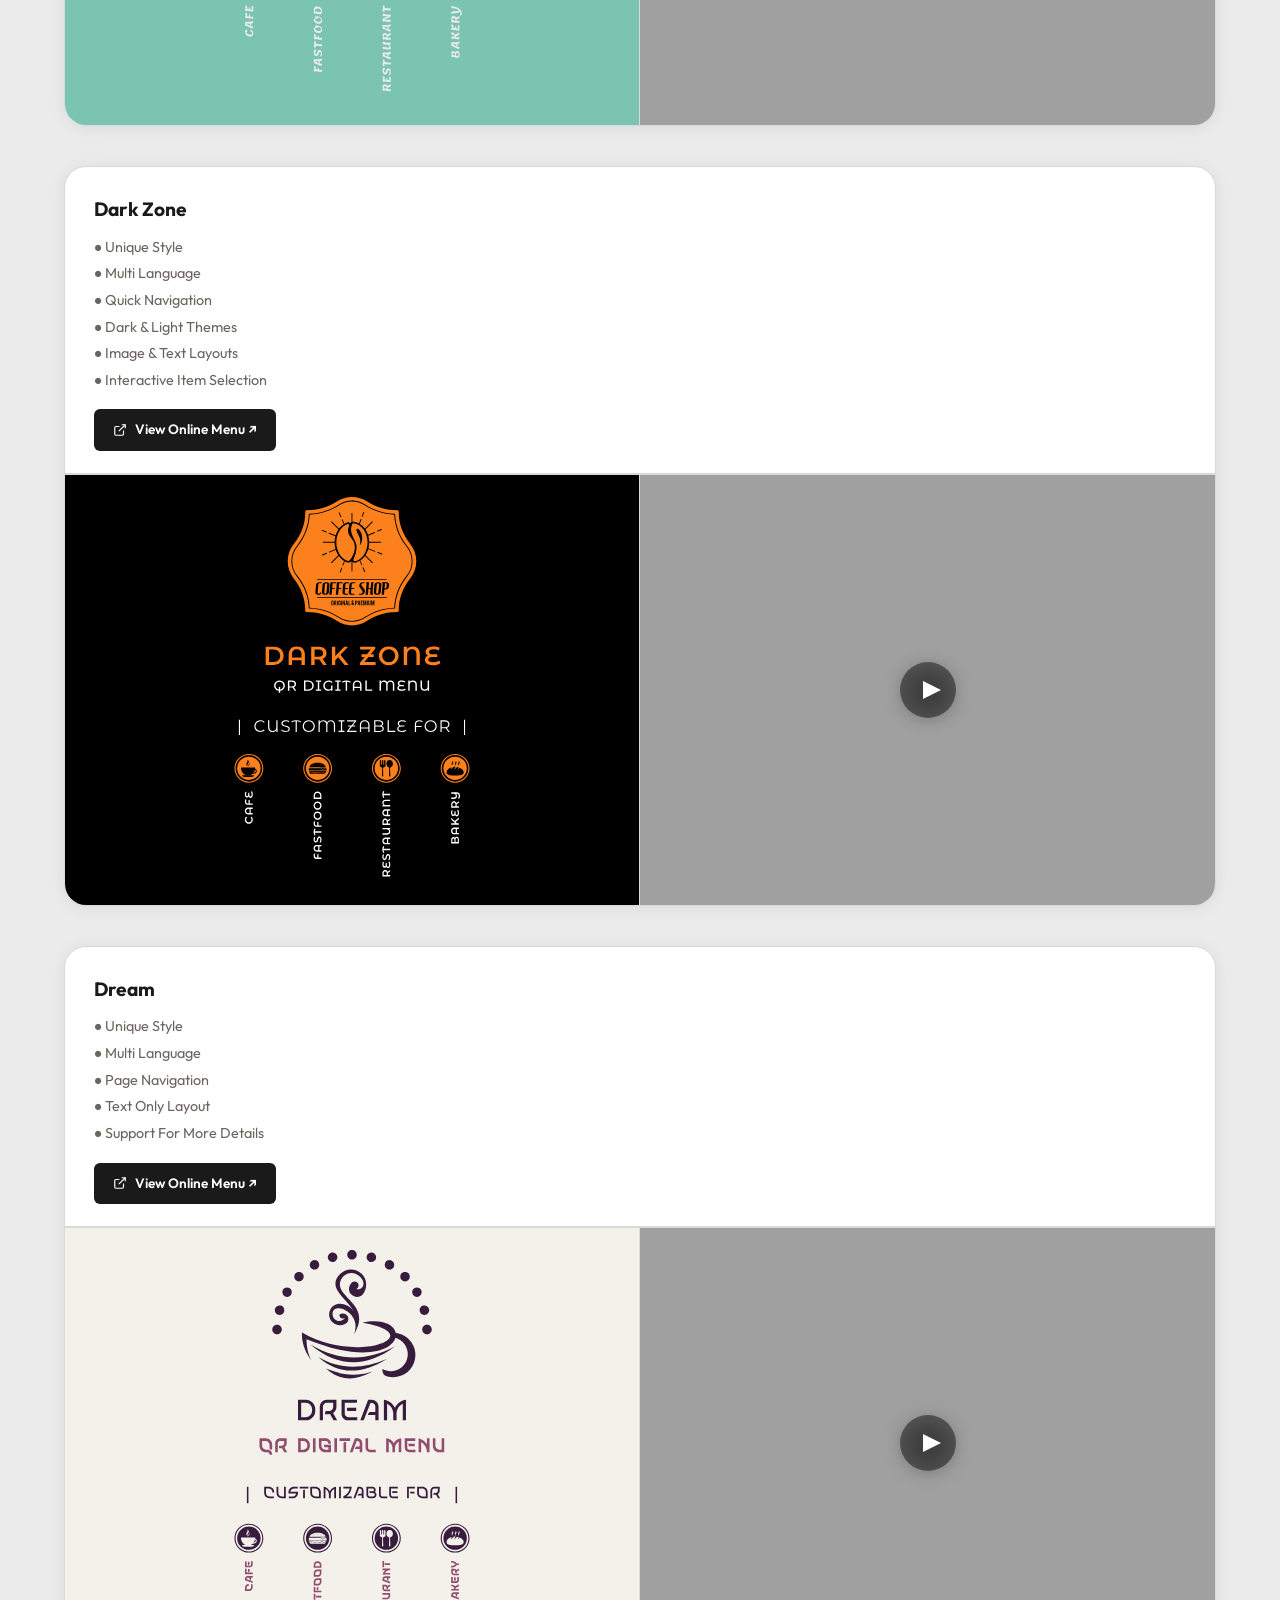
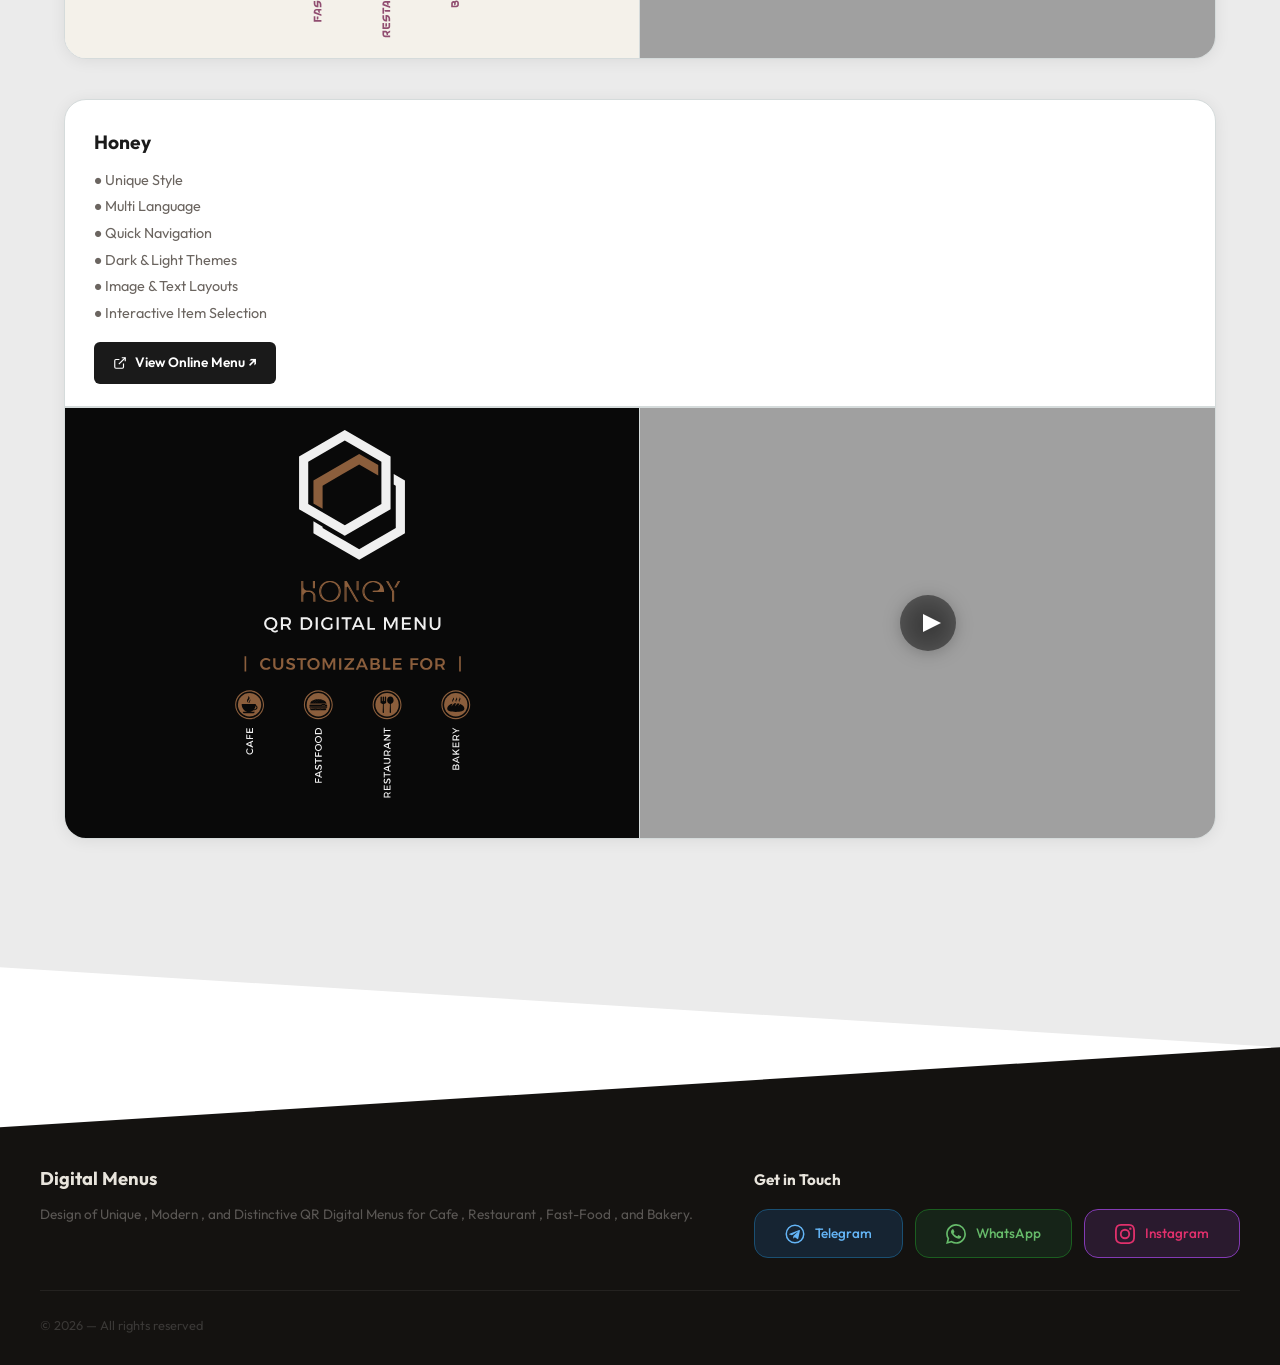
==== commit ff5632e0: "Add files via upload" ====
--- a/index.html
+++ b/index.html
@@ -3,28 +3,28 @@
   ================================================================
   DIGITAL MENUS — Bilingual (EN/FA) portfolio page
   ----------------------------------------------------------------
-  v8 — split into 3 files (index.html / style.css / app.js) with
-  the following behavior changes from the previous single-file
-  version:
+  v9 — the hero carousel has been removed and replaced with a
+  single static banner image:
 
-    1. Languages are now FULLY separated. English and Persian are
-       never shown at the same time — the language switch in the
-       header hides the inactive language entirely and flips the
-       page between LTR/RTL. See style.css section 3 and app.js
-       section F4 for the mechanism.
-    2. The 3 color-palette dots that used to sit inside each
-       project card have been removed.
-    3. Hero carousel images now load from a root-level folder
-       named "heroimages"; each project's logo (svg or png)
-       loads from a root-level folder named "logo". Both fall back
-       to a placeholder automatically if a file is missing.
+    • heroimage.png sits at the project root (next to index.html) —
+      export it at 1920×1080 (16:9) PNG; SVG isn't a good fit for a
+      photographic/rendered banner like this.
+    • The display box is locked to the SAME 16:9 ratio as the file
+      (--hero-ratio in style.css section 1) on both mobile and
+      desktop, so the shape always matches and the photo is never
+      cropped — only the physical size scales.
+    • It's applied as a CSS background-image with background-size:
+      contain (style.css section 5), so even in a rare ratio
+      mismatch you'd see a thin letterbox edge, never a crop.
+    • The "heroimages" folder and all carousel data/JS/CSS from the
+      previous version have been removed.
 
   Expected folder structure once you drop your real files in:
     /index.html
     /style.css
     /app.js
-    /heroimages/slide-1.jpg  slide-2.jpg  slide-3.jpg  slide-4.jpg
-    /logo/cafe-aramesh.svg  cafe-nou.svg  ... (see app.js F2 for
+    /heroimage.png
+    /logo/cafe-aramesh.svg  cafe-nou.svg  ... (see app.js F1 for
        the exact filename each project expects)
   ================================================================
 -->
@@ -40,7 +40,7 @@
   <!-- Fonts: Outfit (English) + Vazirmatn (Persian) -->
   <link rel="preconnect" href="https://fonts.googleapis.com" />
   <link rel="preconnect" href="https://fonts.gstatic.com" crossorigin />
-  <link href="https://fonts.googleapis.com/css2?family=Vazirmatn:wght@300;400;500;700&family=Outfit:wght@300;400;500;600;700&display=swap"
+  <link href="https://fonts.googleapis.com/css2?family=Vazirmatn:wght@400;500;600;700&family=Outfit:wght@400;500;600;700&display=swap"
         rel="stylesheet" />
 
   <!-- External stylesheet — see style.css for all design tokens,
@@ -99,27 +99,14 @@
 
 
   <!-- ============================================================
-       B. HERO — image carousel (unchanged model/layout, per client
-          request — only the image folder path changed, see app.js)
+       B. HERO — static banner image (heroimage.png at the project
+          root, 16:9). Box ratio is locked to match it exactly on
+          every device, so the photo is never cropped — see
+          style.css section 5 (--hero-ratio) for details.
   ============================================================ -->
   <section id="home" class="hero-section" aria-label="Intro">
-    <!-- #heroCarousel = outer box (adds the decorative skew padding).
-         .hero-visual  = the actual fixed-ratio photo box (see
-         style.css sections 1 & 5 for the issue #1 / #2 fixes). -->
-    <div class="hero-carousel" id="heroCarousel">
-      <div class="hero-visual">
-        <div class="carousel-track" id="carouselTrack"></div>
-        <button class="carousel-btn prev" id="btnPrev" aria-label="Previous slide">
-          <svg width="18" height="18" fill="none" stroke="currentColor" stroke-width="2.5" viewBox="0 0 24 24"><path d="M9 18l6-6-6-6"/></svg>
-        </button>
-        <button class="carousel-btn next" id="btnNext" aria-label="Next slide">
-          <svg width="18" height="18" fill="none" stroke="currentColor" stroke-width="2.5" viewBox="0 0 24 24"><path d="M15 18l-6-6 6-6"/></svg>
-        </button>
-        <div class="carousel-dots" id="carouselDots" role="tablist"></div>
-        <div class="carousel-progress" aria-hidden="true">
-          <div class="carousel-progress-bar" id="progressBar"></div>
-        </div>
-      </div>
+    <div class="hero-banner">
+      <div class="hero-banner-photo" role="img" aria-label="Digital Menus"></div>
     </div>
   </section>
 
@@ -189,7 +176,7 @@
   </footer>
 
 
-  <!-- External app logic — see app.js for data, carousel, language
+  <!-- External app logic — see app.js for project data, language
        switch, and card-building logic -->
   <script src="app.js"></script>
 </body>
--- a/style.css
+++ b/style.css
@@ -6,7 +6,7 @@
      2. Reset & base
      3. Language visibility system (EN / FA — fully separated)
      4. Header
-     5. Hero carousel
+     5. Hero (static banner image)
      6. Menus section (single unified section, no categories)
      7. Project cards
      8. Lightbox (unused placeholder, kept for future use)
@@ -57,27 +57,23 @@
   --header-h: 70px;
 
   /* --------------------------------------------------------------
-     HERO IMAGE RATIO — fix for issue #2
+     HERO IMAGE RATIO
      --------------------------------------------------------------
-     Fixed width/height ratio for the hero photo, used as-is on
-     mobile, tablet, AND desktop — no media query anywhere changes
-     it. That's what keeps every slide framed identically no matter
-     the screen size (only the physical size scales, the crop
-     never does). Change this ONE value to reframe every slide at
-     once. Common values: 16/9, 4/3, 21/9.
+     Fixed width/height ratio for the hero photo — matches the
+     1920×1080 (16:9) PNG exported for heroimage.png. Used as-is on
+     mobile AND desktop, so the box shape always matches the image
+     shape exactly and nothing ever needs to be cropped. If you
+     later export the hero at a different ratio, update this one
+     value to match (e.g. 4/3, 21/9).
   ------------------------------------------------------------- */
-  --hero-ratio: 16 / 9;
+  --hero-ratio: 96 / 1;
 
   /* Skew height used by the diagonal-cut zigzag between the hero,
      the menus section, and the footer. Keep this value consistent
      with the clip-path / margin math below — changing it updates
      the whole zigzag system at once. NOTE: this only affects the
-     decorative cut, never the photo's ratio (see section 5). */
+     decorative cut, never the hero photo's own ratio above. */
   --skew: 5rem;
-
-  /* Extra safety gap so the hero caption / dots / progress bar
-     never overlap the diagonal cut at the bottom of the hero. */
-  --hero-safe-gap: 2.5rem;
 }
 
 /* ================================================================
@@ -130,7 +126,7 @@
   position: sticky;
   top: 0;
   z-index: 900;
-  background: rgba(250,248,243,0.93);
+  background: rgba(250, 248, 243, 0.93);
   backdrop-filter: blur(14px);
   -webkit-backdrop-filter: blur(14px);
   border-bottom: 1px solid var(--clr-border);
@@ -207,119 +203,51 @@
 
 
 /* ================================================================
-   5. HERO CAROUSEL (infinite loop, clone-based — logic in app.js)
+   5. HERO — static banner image
    ----------------------------------------------------------------
+   A single fixed photo (heroimage.png, placed at the project root)
+   instead of the old sliding carousel. Structure:
+
+     .hero-section  → outer clip-path wrapper for the zigzag cut
+       .hero-banner       → adds the skew padding-bottom
+         .hero-banner-photo  → the visible photo band, locked to
+                                --hero-ratio (16:9) on every device
+                                and painted with background-size:
+                                contain, so the full photo always
+                                shows with no cropping — only a
+                                missing/mismatched file would ever
+                                show a thin letterbox edge.
+
    Zigzag system: the hero only needs its own height, and a negative
    bottom margin equal to --skew. The section below (menus) has
    padding-top > --skew and sits fully underneath the hero, so the
    hero's diagonal clip-path reveals that section's flat color
    through the cut — giving a seamless angled transition.
-
-   Structure: .hero-carousel (outer, adds the skew padding) >
-   .hero-visual (fixed-ratio photo box) > .carousel-track (the
-   sliding filmstrip, locked to LTR — see the fixes below).
    ---------------------------------------------------------------- */
 .hero-section {
   position: relative;
   z-index: 4;
   clip-path: polygon(0 0, 100% 0, 100% calc(100% - var(--skew)), 0 100%);
-  margin-bottom: calc(-1 * var(--skew));
-}
-
-/* --------------------------------------------------------------
-   FIX FOR ISSUE #2 — the old height was `100vh`-based, so it was
-   tied to each DEVICE'S OWN screen proportions: a tall narrow
-   phone produced a much taller (far more cropped) hero than a
-   wide short desktop, for the exact same photo. Now `.hero-visual`
-   uses a fixed `aspect-ratio: var(--hero-ratio)` based purely on
-   its WIDTH, with no media query ever touching it — so the same
-   portion of every photo is visible on phone, tablet, and desktop;
-   only the physical size scales.
-
-   The diagonal skew cut is now reserved as separate padding-bottom
-   on the outer `.hero-carousel`, so it never eats into the photo
-   or shifts its ratio.
-------------------------------------------------------------- */
-.hero-carousel {
+  margin-bottom: calc(-2 * var(--skew));
+}
+
+.hero-banner {
   position: relative;
   width: 100%;
-  padding-bottom: var(--skew); /* space for the decorative skew cut — not part of the photo */
+  padding-bottom: var(--skew); /* reserved for the decorative skew cut — not part of the photo */
   background: #0E0C0A;
 }
 
-.hero-visual {
-  position: relative;
+.hero-banner-photo {
   width: 100%;
-  aspect-ratio: var(--hero-ratio); /* fixed on every device — the actual fix for issue #2 */
+  aspect-ratio: var(--hero-ratio); /* fixed on every device — box shape always matches the photo's shape */
   overflow: hidden;
-}
-
-.carousel-track {
-  display: flex;
-  height: 100%;
-  will-change: transform;
-  /* FIX FOR ISSUE #1 — force the slider's internal layout to always
-     be left-to-right, even when the page is in Persian/RTL. Without
-     this, the browser silently mirrors the flex child order whenever
-     dir="rtl" is set on <html>, but the JS position math (translateX)
-     still assumes left-to-right order. The two fight each other and
-     the track lands between slides — showing no image and no text,
-     which is exactly the "only works in one language" symptom. This
-     keeps the slider math correct regardless of language, while the
-     caption text still follows the page's real direction normally. */
-  direction: ltr;
-}
-
-.carousel-slide { min-width: 100%; height: 100%; position: relative; flex-shrink: 0; overflow: hidden; }
-.carousel-slide-img { width: 100%; height: 100%; object-fit: cover; object-position: center; }
-
-/* Shown only if the slide image at ./image carousel/ fails to load */
-.slide-placeholder { width: 100%; height: 100%; display: flex; flex-direction: column; align-items: center; justify-content: center; gap: 1rem; }
-.slide-placeholder-icon { opacity: 0.15; }
-.slide-placeholder-label { font-family: var(--ff-en); font-size: 0.8rem; letter-spacing: 0.12em; opacity: 0.25; color: #fff; }
-
-.carousel-slide::after {
-  content: ''; position: absolute; inset: 0; pointer-events: none;
-  background: linear-gradient(to top, rgba(8,6,4,0.82) 0%, rgba(8,6,4,0.3) 45%, rgba(8,6,4,0.08) 100%);
-}
-
-.carousel-caption {
-  position: absolute;
-  bottom: var(--hero-safe-gap); /* relative to .hero-visual now — skew lives outside it, see above */
-  right: 0; left: 0; z-index: 10;
-  padding: 1rem 3rem 0;
-  opacity: 0; transform: translateY(14px);
-  transition: opacity 0.65s ease 0.3s, transform 0.65s ease 0.3s;
-}
-.carousel-slide.is-active .carousel-caption { opacity: 1; transform: translateY(0); }
-
-.caption-tag { display: inline-block; padding: 4px 14px; background: var(--Clr-main); color: #fff; font-size: 0.68rem; font-weight: 600; letter-spacing: 0.12em; text-transform: uppercase; border-radius: 999px; margin-bottom: 1rem; }
-.caption-tag.lang-fa { text-transform: none; letter-spacing: normal; }
-
-.caption-title { display: block; font-size: clamp(1.7rem, 4.5vw, 3rem); font-weight: 700; color: #fff; line-height: 1.3; margin-bottom: 0.7rem; text-shadow: 0 2px 16px rgba(0,0,0,0.45); }
-.caption-desc  { display: block; font-size: clamp(0.85rem, 1.5vw, 1rem); color: rgba(255,255,255,0.85); line-height: 1.85; max-width: 560px; }
-
-.carousel-btn { position: absolute; top: 50%; transform: translateY(-50%); z-index: 20; width: 50px; height: 50px; border-radius: 50%; background: rgba(255,255,255,0.1); border: 1.5px solid rgba(255,255,255,0.2); color: #fff; cursor: pointer; display: flex; align-items: center; justify-content: center; transition: var(--transition); backdrop-filter: blur(8px); }
-.carousel-btn:hover { background: rgba(200,150,12,0.75); border-color: var(--Clr-main); transform: translateY(-50%) scale(1.08); }
-.carousel-btn.prev { right: 1.75rem; }
-.carousel-btn.next { left: 1.75rem; }
-
-.carousel-dots {
-  position: absolute;
-  bottom: calc(var(--hero-safe-gap) * 0.45); /* relative to .hero-visual now */
-  left: 50%; transform: translateX(-50%); z-index: 20;
-  display: flex; gap: 8px; align-items: center;
-}
-.dot { width: 8px; height: 8px; border-radius: 50%; background: rgba(255,255,255,0.3); border: none; cursor: pointer; transition: var(--transition); padding: 0; }
-.dot.active { background: var(--Clr-main); width: 26px; border-radius: 999px; }
-
-.carousel-progress {
-  position: absolute;
-  bottom: 0; /* sits right at the bottom edge of .hero-visual, above the skew padding */
-  left: 0; right: 0; height: 3px;
-  background: rgba(255,255,255,0.1); z-index: 20;
-}
-.carousel-progress-bar { height: 100%; background: var(--Clr-main); width: 0%; }
+  background-image: url('heroimage.png');
+  background-size: contain;   /* never crops — shows the full image, even in a rare ratio mismatch */
+  background-repeat: no-repeat;
+  background-position: center;
+  background-color: #0E0C0A; /* fills any edge gap (or shows if the file is missing) */
+}
 
 /* ================================================================
    6. MENUS SECTION — single unified section (no more categories)
@@ -396,7 +324,7 @@
   transition: var(--transition);
   border: 1.5px solid transparent;
 }
-.menu-link:hover { background: var(--Clr-main); border-color: var(--Clr-main); }
+.menu-link:hover { background: var(--clr-main); color: var(--clr-text); border-radius: var(--radius-md); }
 .menu-link svg { flex-shrink: 0; }
 
 /* Gallery: 2 items side by side — [logo image] [preview video] */
@@ -427,7 +355,7 @@
 .gallery-video-wrap { position: relative; width: 100%; height: 100%; overflow: hidden; }
 .gallery-video-wrap iframe { width: 100%; height: 100%; border: none; pointer-events: none; }
 .video-play-btn { position: absolute; inset: 0; display: flex; align-items: center; justify-content: center; background: rgba(0,0,0,0.32); cursor: pointer; transition: var(--transition); }
-.video-play-btn:hover { background: rgba(200,150,12,0.4); }
+.video-play-btn:hover { background: rgba(75, 81, 94, 0.4); }
 .video-play-btn svg { filter: drop-shadow(0 2px 8px rgba(0,0,0,0.5)); }
 
 .gallery-item-label {
@@ -469,13 +397,13 @@
 
 .contact-links { display: flex; flex-wrap: wrap; gap: 0.75rem; margin-top: 1rem; }
 .contact-link { display: flex; align-items: center; gap: 10px; padding: 12px 30px; border-radius: var(--radius-md); font-size: 0.85rem; font-weight: 500; transition: var(--transition); border: 1.5px solid transparent; }
+
 .contact-link.telegram { background: #162432; border-color: #1A4F72; color: #64B5F6; }
 .contact-link.telegram:hover { background: #1A4F72; color: #fff; }
+
 .contact-link.whatsapp { background: #162418; border-color: #1B5E20; color: #66BB6A; }
 .contact-link.whatsapp:hover { background: #1B5E20; color: #fff; }
 
-/* Instagram — tinted with the brand's pink/purple identity;
-   hover reveals the full official gradient */
 .contact-link.instagram { background: #2A1A2E; border-color: #833AB4; color: #E1306C; }
 .contact-link.instagram:hover {
   background: linear-gradient(45deg, #FEDA75 0%, #FA7E1E 25%, #D62976 50%, #962FBF 75%, #4F5BD5 100%);
@@ -484,7 +412,6 @@
 
 .footer-bottom { padding-top: 1.5rem; display: flex; align-items: center; justify-content: space-between; gap: 1rem; flex-wrap: wrap; }
 .footer-copy { font-size: 0.8rem; color: #3A3836; }
-.footer-gold-dot { width: 4px; height: 4px; border-radius: 50%; background: var(--Clr-main); opacity: 0.35; }
 
 /* ================================================================
    10. SCROLL REVEAL
@@ -493,7 +420,6 @@
 .reveal.visible { opacity: 1; transform: none; }
 @media (prefers-reduced-motion: reduce) {
   .reveal { opacity: 1; transform: none; }
-  .carousel-track { transition: none !important; }
 }
 
 /* ================================================================
@@ -501,7 +427,6 @@
    ---------------------------------------------------------------- */
 @media (max-width: 900px) {
   .footer-top { flex-direction: column; gap: 2rem; }
-  .carousel-caption { padding: 1rem 1.5rem 0; }
   .logo-placeholder-frame { width: 90px; height: 90px; }
 }
 
@@ -509,7 +434,6 @@
   :root {
     --header-h: 60px;
     --skew: 2.5rem;
-    --hero-safe-gap: 1.75rem;
   }
 
   /* Only show the contact icon on very small screens to save space */
@@ -524,9 +448,4 @@
   .footer-bottom { flex-direction: column; align-items: flex-start; }
 
   .section { padding: 2rem 1rem; }
-
-  .carousel-btn { width: 38px; height: 38px; }
-  .carousel-btn.prev { right: 0.75rem; }
-  .carousel-btn.next { left: 0.75rem; }
-  .carousel-caption { padding: 1rem 1rem 0; }
-}
+}
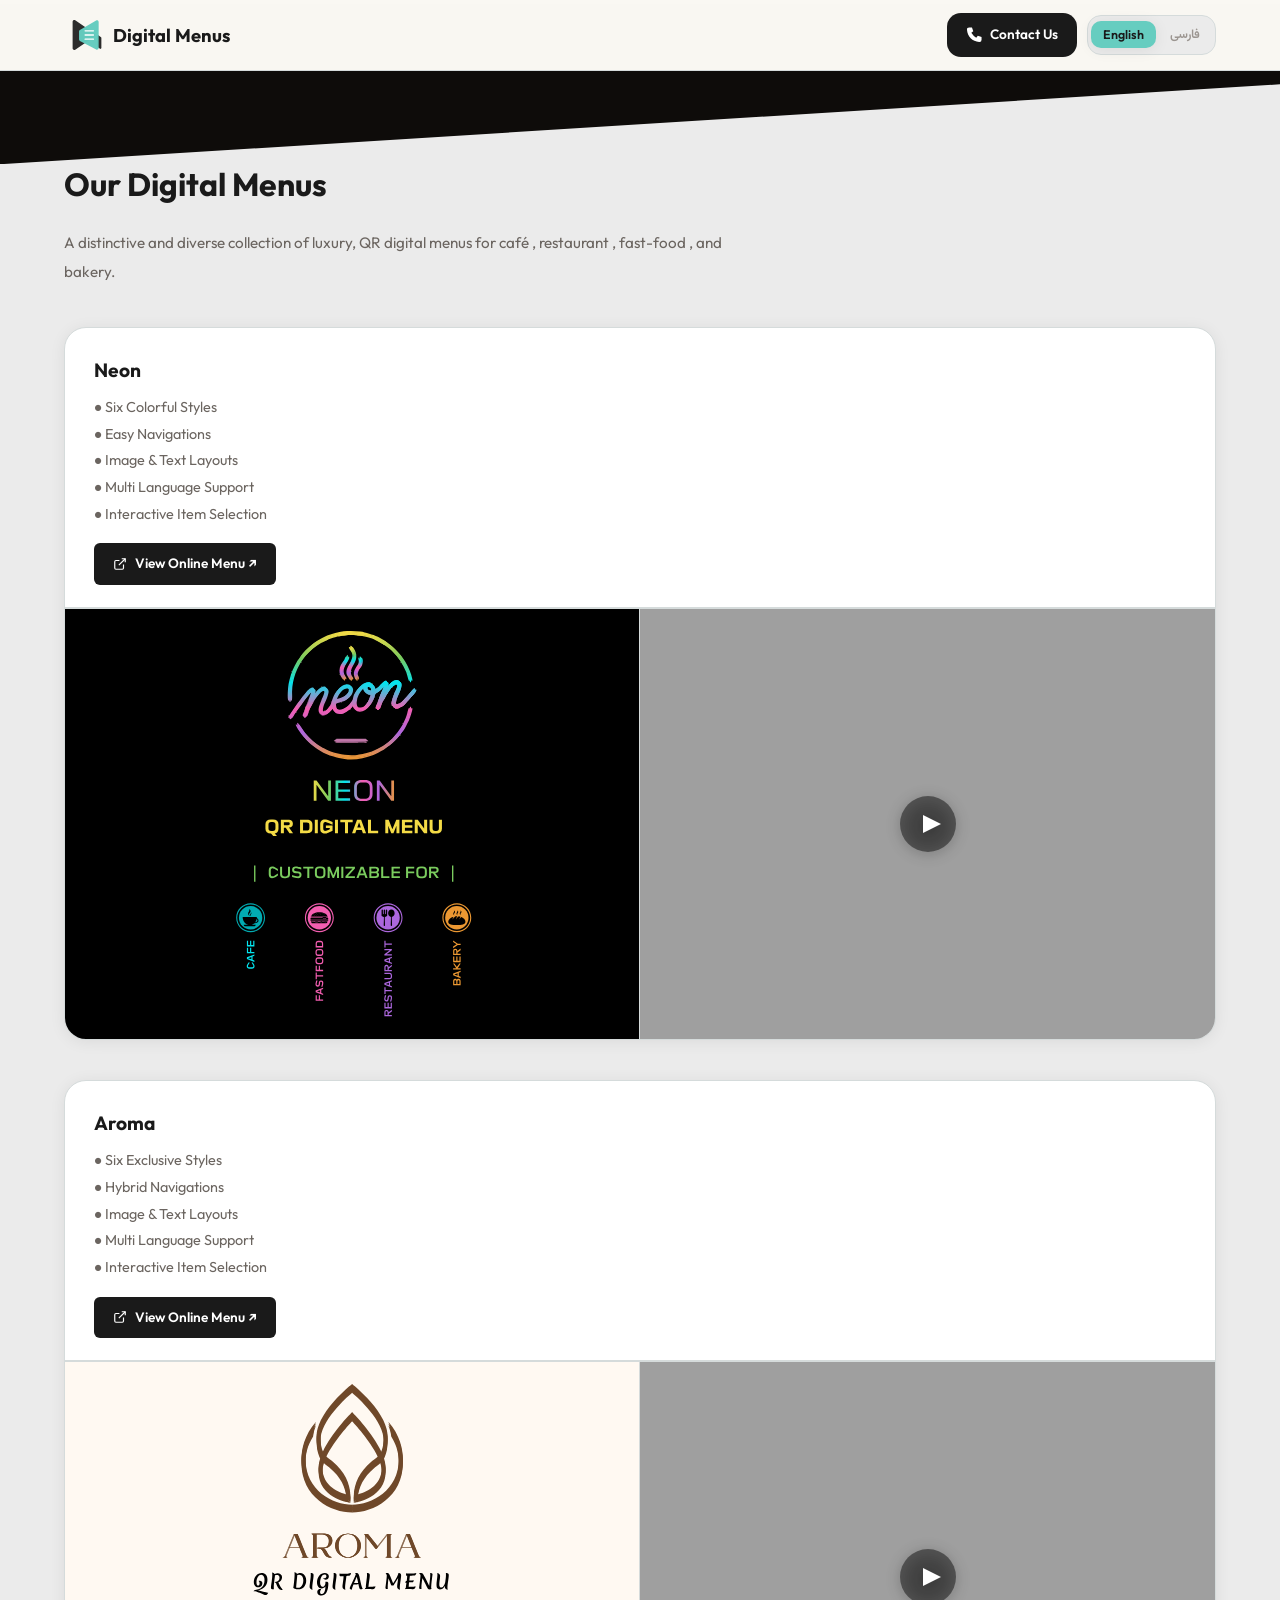
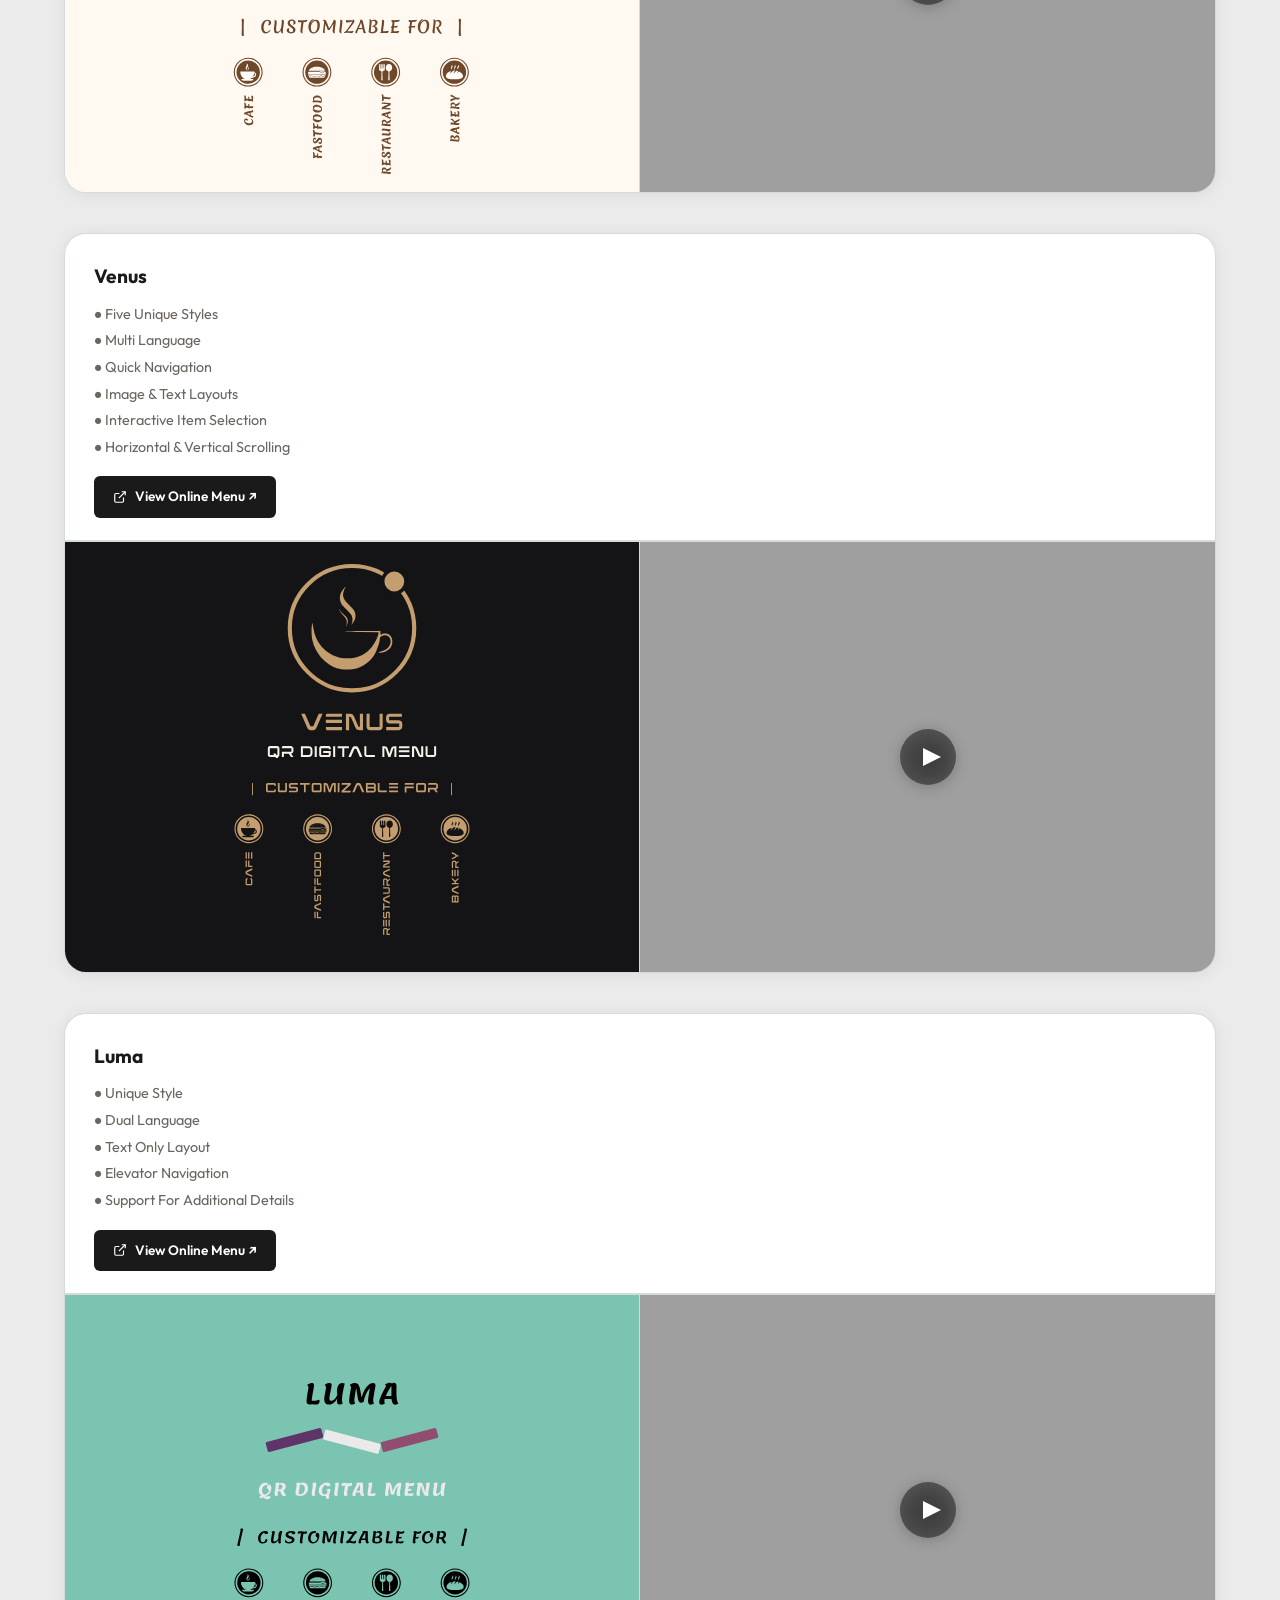
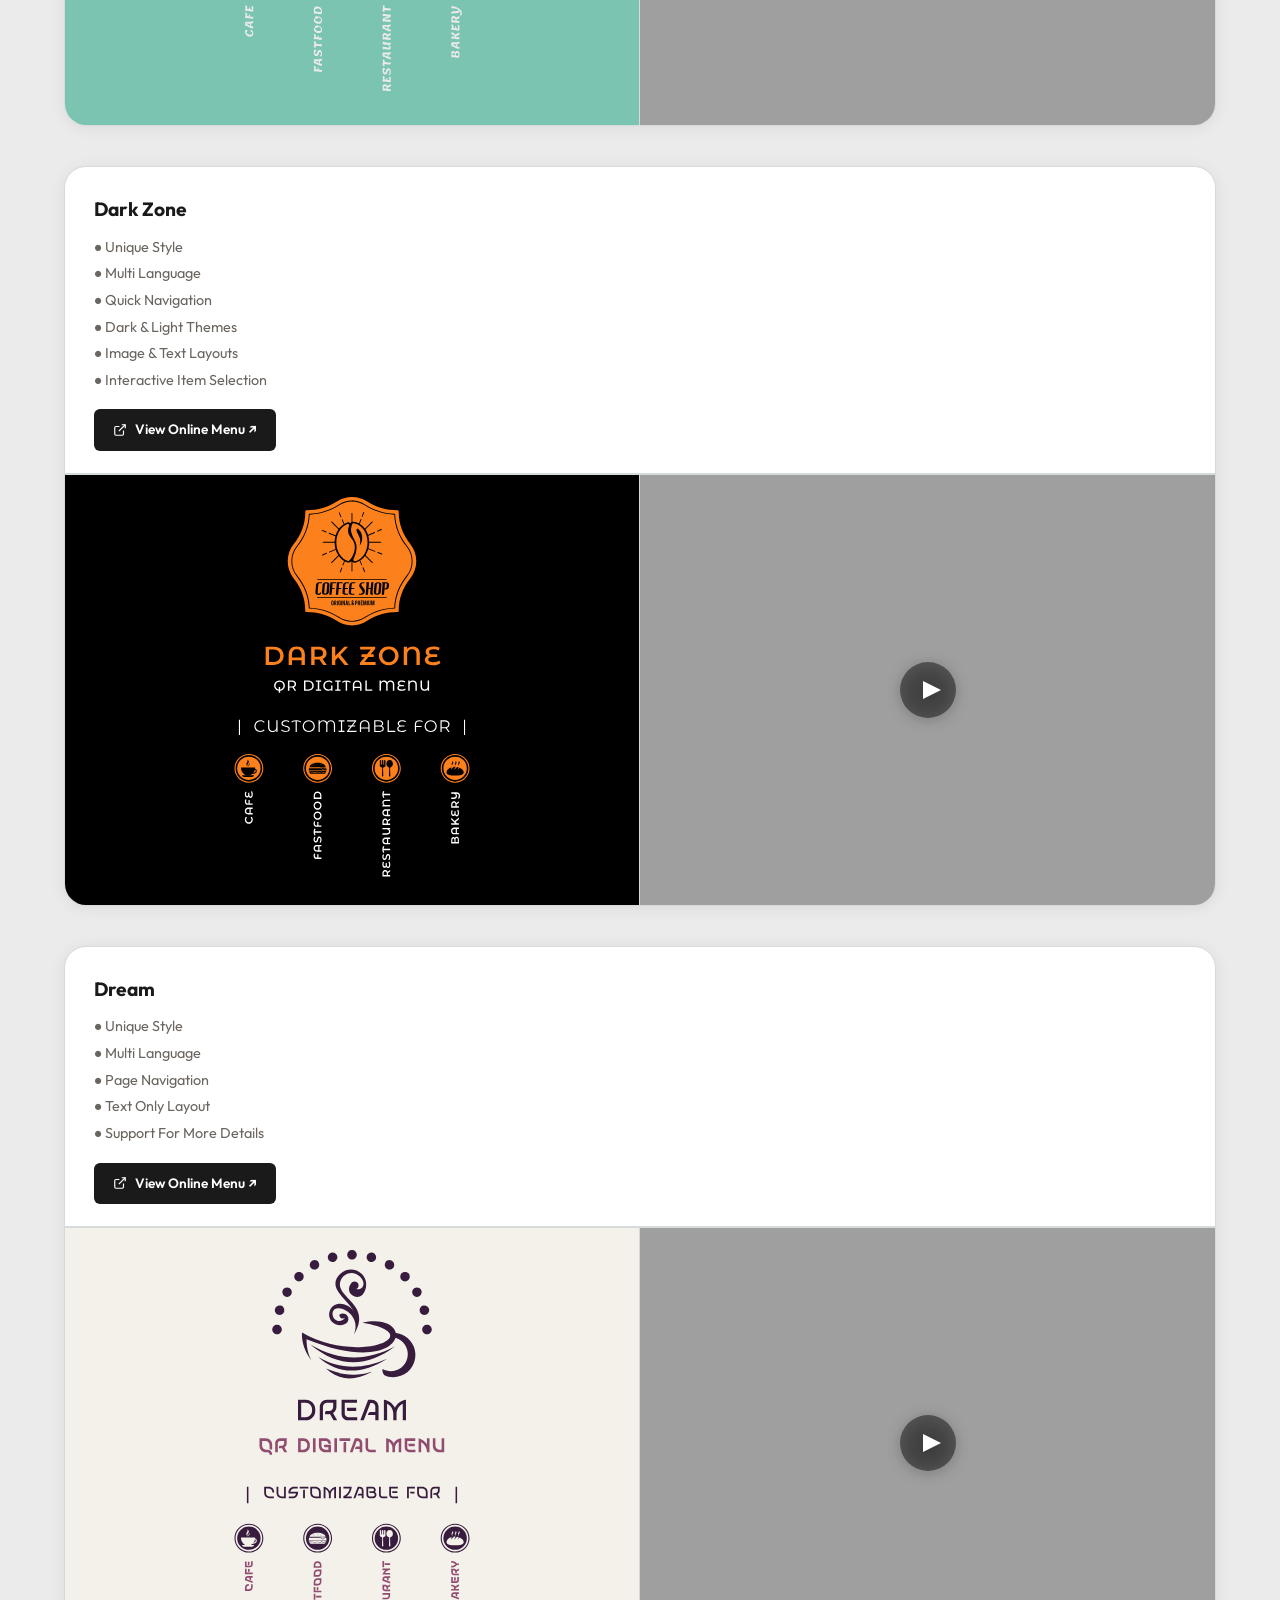
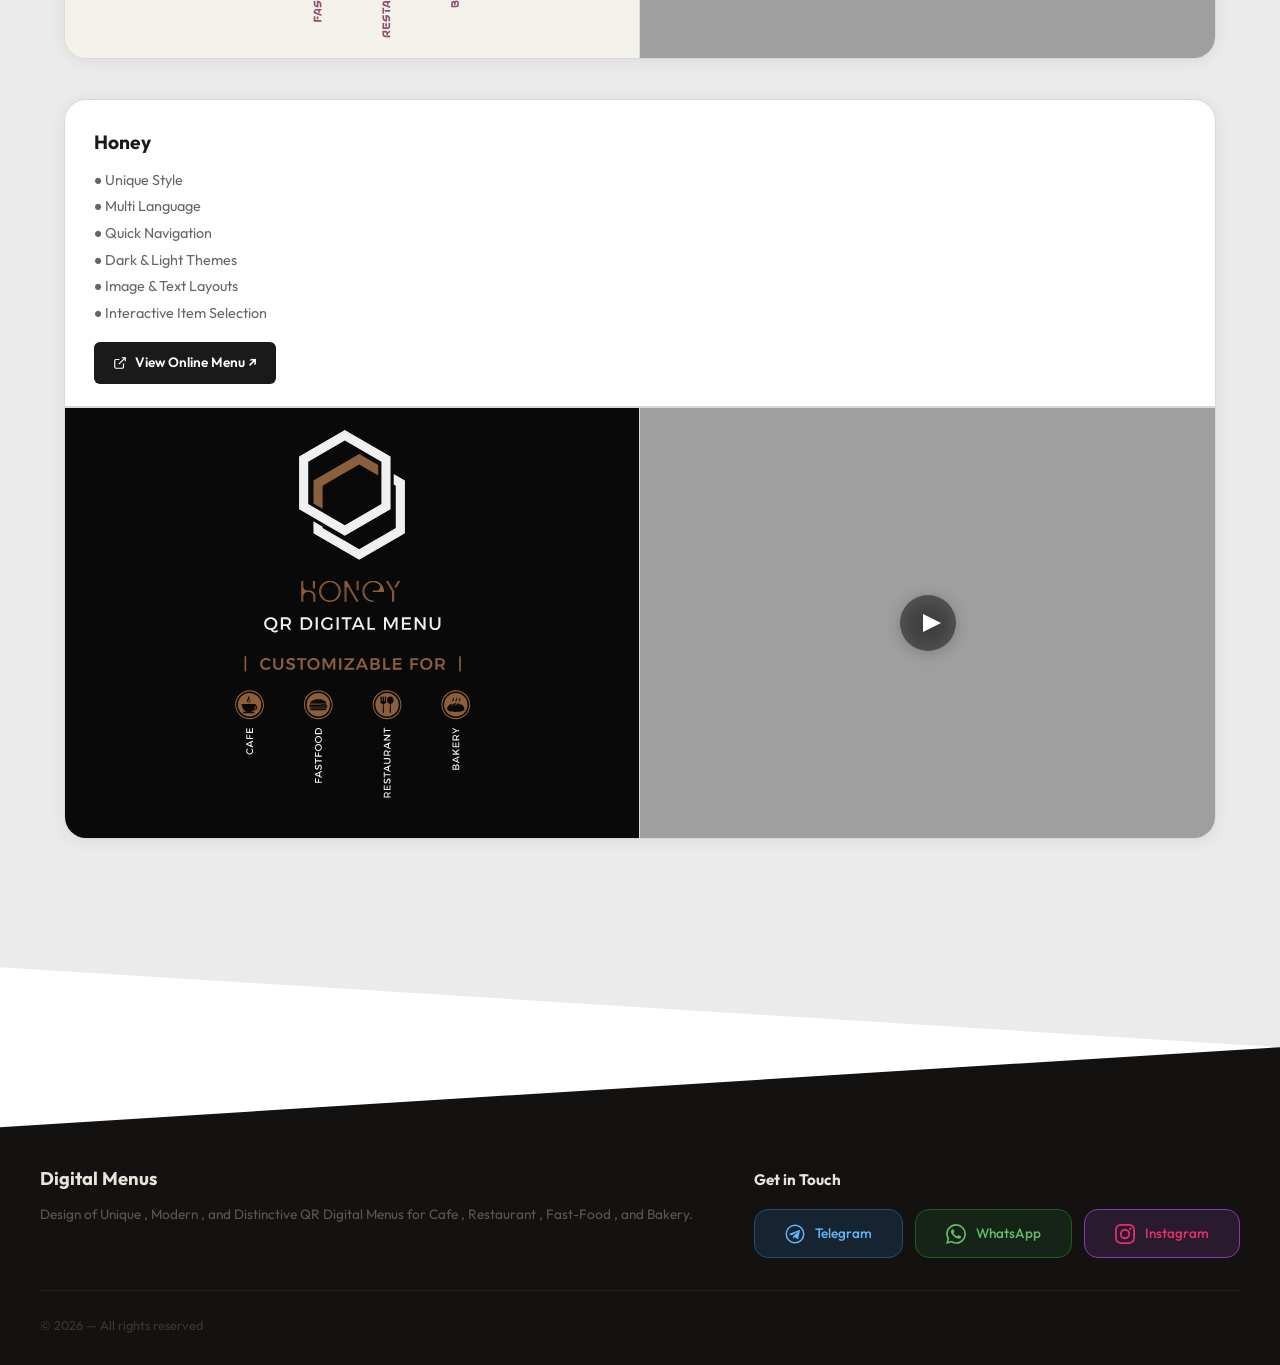
==== commit bb458416: "Update index.html" ====
--- a/index.html
+++ b/index.html
@@ -1,33 +1,4 @@
 <!DOCTYPE html>
-<!--
-  ================================================================
-  DIGITAL MENUS — Bilingual (EN/FA) portfolio page
-  ----------------------------------------------------------------
-  v9 — the hero carousel has been removed and replaced with a
-  single static banner image:
-
-    • heroimage.png sits at the project root (next to index.html) —
-      export it at 1920×1080 (16:9) PNG; SVG isn't a good fit for a
-      photographic/rendered banner like this.
-    • The display box is locked to the SAME 16:9 ratio as the file
-      (--hero-ratio in style.css section 1) on both mobile and
-      desktop, so the shape always matches and the photo is never
-      cropped — only the physical size scales.
-    • It's applied as a CSS background-image with background-size:
-      contain (style.css section 5), so even in a rare ratio
-      mismatch you'd see a thin letterbox edge, never a crop.
-    • The "heroimages" folder and all carousel data/JS/CSS from the
-      previous version have been removed.
-
-  Expected folder structure once you drop your real files in:
-    /index.html
-    /style.css
-    /app.js
-    /heroimage.png
-    /logo/cafe-aramesh.svg  cafe-nou.svg  ... (see app.js F1 for
-       the exact filename each project expects)
-  ================================================================
--->
 <html lang="en" dir="ltr">
 <head>
   <meta charset="UTF-8" />
@@ -37,29 +8,21 @@
 
   <link rel="icon" type="image/png" href="favicon.png" />
 
-  <!-- Fonts: Outfit (English) + Vazirmatn (Persian) -->
   <link rel="preconnect" href="https://fonts.googleapis.com" />
   <link rel="preconnect" href="https://fonts.gstatic.com" crossorigin />
   <link href="https://fonts.googleapis.com/css2?family=Vazirmatn:wght@400;500;600;700&family=Outfit:wght@400;500;600;700&display=swap"
         rel="stylesheet" />
 
-  <!-- External stylesheet — see style.css for all design tokens,
-       the language-visibility system, and layout rules -->
   <link rel="stylesheet" href="style.css" />
 </head>
 
 <body>
 
-  <!-- ============================================================
-       A. HEADER — logo placeholder + site name / contact button /
-          language switch (no top navigation — there is only one
-          unified menus section, so category links aren't needed)
-  ============================================================ -->
   <header class="site-header">
     <div class="header-inner">
 
       <a href="#home" class="site-logo-group" aria-label="Digital Menus — Home">
-        <!-- SVG logo placeholder — replace with the real logo -->
+
         <span class="site-logo-mark" aria-hidden="true">
          <svg width="178" height="184" viewBox="0 0 176 182" fill="none" xmlns="http://www.w3.org/2000/svg">
            <path d="M155.273 95.9053C155.291 92.6268 159.028 90.7605 161.66 92.7166L174.387 102.178C175.402 102.933 176 104.124 176 105.388V153.547C176 156.738 172.448 158.644 169.789 156.881L156.801 148.267C155.677 147.521 155.004 146.26 155.012 144.912L155.273 95.9053Z" fill="#2C2C2C"/>
@@ -77,7 +40,7 @@
       </a>
 
       <div class="header-actions">
-        <!-- Contact button — smooth-scrolls to the #contact block in the footer -->
+    
         <a href="#contact" class="btn-contact">
           <svg width="16" height="16" fill="currentColor" stroke="currentColor" stroke-width="0" viewBox="3 3 18 18" aria-hidden="true">
             <path d="M6.6 3.5h3.1l1.5 4.2-2.2 1.8a15.8 15.8 0 0 0 5.5 5.5l1.8-2.2 4.2 1.5v3.1a2.5 2.5 0 0 1-2.7 2.5C10.1 19.3 4.7 13.9 4.1 6.2A2.5 2.5 0 0 1 6.6 3.5z"/>
@@ -86,8 +49,6 @@
           <span class="lang-fa">تماس با ما</span>
         </a>
 
-        <!-- Language switch: EN / FA — fully swaps the page,
-             see app.js section F4 -->
         <div class="lang-switch" role="group" aria-label="Language">
           <button type="button" class="lang-btn" data-lang="en" aria-pressed="true">English</button>
           <button type="button" class="lang-btn" data-lang="fa" aria-pressed="false">فارسی</button>
@@ -97,31 +58,14 @@
     </div>
   </header>
 
-
-  <!-- ============================================================
-       B. HERO — static banner image (heroimage.png at the project
-          root, 16:9). Box ratio is locked to match it exactly on
-          every device, so the photo is never cropped — see
-          style.css section 5 (--hero-ratio) for details.
-  ============================================================ -->
   <section id="home" class="hero-section" aria-label="Intro">
     <div class="hero-banner">
       <div class="hero-banner-photo" role="img" aria-label="Digital Menus"></div>
     </div>
   </section>
 
-
-  <!-- ============================================================
-       C. MENUS SECTION — built by app.js (single unified section,
-          all project cards, no categories/no color-palette dots)
-  ============================================================ -->
   <div id="sectionsContainer"></div>
 
-
-  <!-- ============================================================
-       D. FOOTER — includes the #contact block (target of the
-          header's "Contact Us" button)
-  ============================================================ -->
   <footer class="site-footer">
     <div class="footer-inner">
       <div class="footer-top">
@@ -135,27 +79,24 @@
           <p class="footer-tagline lang-fa">طراحی منوهای دیجیتال قابل اسکن خاص , مدرن , و متفاوت برای کافه , رستوران‌ , فست فود و بیکری.</p>
         </div>
 
-        <!-- id="contact" — scroll target of the header's Contact Us button -->
         <div class="footer-contact" id="contact">
           <h3 class="footer-contact-heading lang-en">Get in Touch</h3>
           <h3 class="footer-contact-heading lang-fa">تماس با ما</h3>
 
           <div class="contact-links">
-            <!-- ★ Replace YOUR_TELEGRAM with your Telegram username -->
+
             <a href="https://t.me/milad_tahajody" target="_blank" rel="noopener noreferrer" class="contact-link telegram">
               <svg width="20" height="20" viewBox="0 0 24 24" fill="none" aria-hidden="true"> <circle cx="12" cy="12" r="10.5" stroke="currentColor" stroke-width="1.8" /> <path d="M17.894 8.221l-1.97 9.28c-.145.658-.537.818-1.084.508l-3-2.21-1.447 1.394c-.16.16-.295.295-.605.295l.213-3.053 5.56-5.023c.242-.213-.054-.333-.373-.12l-6.871 4.326-2.962-.924c-.643-.204-.657-.643.136-.953l11.57-4.461c.537-.194 1.006.131.833.941z" fill="currentColor" /> </svg>
               <span class="lang-en">Telegram</span>
               <span class="lang-fa">تلگرام</span>
             </a>
 
-            <!-- ★ Replace YOUR_PHONE with your number + country code (e.g. 989123456789) -->
             <a href="https://wa.link/mvhs6i" target="_blank" rel="noopener noreferrer" class="contact-link whatsapp">
               <svg width="20" height="20" viewBox="0 0 24 24" fill="currentColor" aria-hidden="true"><path d="M17.472 14.382c-.297-.149-1.758-.867-2.03-.967-.273-.099-.471-.148-.67.15-.197.297-.767.966-.94 1.164-.173.199-.347.223-.644.075-.297-.15-1.255-.463-2.39-1.475-.883-.788-1.48-1.761-1.653-2.059-.173-.297-.018-.458.13-.606.134-.133.298-.347.446-.52.149-.174.198-.298.298-.497.099-.198.05-.371-.025-.52-.075-.149-.669-1.612-.916-2.207-.242-.579-.487-.5-.669-.51-.173-.008-.371-.01-.57-.01-.198 0-.52.074-.792.372-.272.297-1.04 1.016-1.04 2.479 0 1.462 1.065 2.875 1.213 3.074.149.198 2.096 3.2 5.077 4.487.709.306 1.262.489 1.694.625.712.227 1.36.195 1.871.118.571-.085 1.758-.719 2.006-1.413.248-.694.248-1.289.173-1.413-.074-.124-.272-.198-.57-.347m-5.421 7.403h-.004a9.87 9.87 0 0 1-5.031-1.378l-.361-.214-3.741.982.998-3.648-.235-.374a9.86 9.86 0 0 1-1.51-5.26c.001-5.45 4.436-9.884 9.888-9.884 2.64 0 5.122 1.03 6.988 2.898a9.825 9.825 0 0 1 2.893 6.994c-.003 5.45-4.437 9.884-9.885 9.884m8.413-18.297A11.815 11.815 0 0 0 12.05 0C5.495 0 .16 5.335.157 11.892c0 2.096.547 4.142 1.588 5.945L.057 24l6.305-1.654a11.882 11.882 0 0 0 5.683 1.448h.005c6.554 0 11.89-5.335 11.893-11.893a11.821 11.821 0 0 0-3.48-8.413z"/></svg>
               <span class="lang-en">WhatsApp</span>
               <span class="lang-fa">واتس‌اپ</span>
             </a>
 
-            <!-- ★ Default Instagram handle set to digitalmenus.ir — change if needed -->
             <a href="https://instagram.com/digitalmenus.ir" target="_blank" rel="noopener noreferrer" class="contact-link instagram">
               <svg width="20" height="20" viewBox="0 0 24 24" fill="currentColor" aria-hidden="true"><path d="M12 2.163c3.204 0 3.584.012 4.85.07 3.252.148 4.771 1.691 4.919 4.919.058 1.265.069 1.645.069 4.849 0 3.205-.012 3.584-.069 4.849-.149 3.225-1.664 4.771-4.919 4.919-1.266.058-1.644.07-4.85.07-3.204 0-3.584-.012-4.849-.07-3.26-.149-4.771-1.699-4.919-4.92-.058-1.265-.07-1.644-.07-4.849 0-3.204.013-3.583.07-4.849.149-3.227 1.664-4.771 4.919-4.919 1.266-.057 1.645-.069 4.849-.069zm0-2.163c-3.259 0-3.667.014-4.947.072-4.358.2-6.78 2.618-6.98 6.98-.059 1.281-.073 1.689-.073 4.948 0 3.259.014 3.668.072 4.948.2 4.358 2.618 6.78 6.98 6.98 1.281.058 1.689.072 4.948.072 3.259 0 3.668-.014 4.948-.072 4.354-.2 6.782-2.618 6.979-6.98.059-1.28.073-1.689.073-4.948 0-3.259-.014-3.667-.072-4.947-.196-4.354-2.617-6.78-6.979-6.98-1.281-.059-1.69-.073-4.949-.073zM12 5.838a6.162 6.162 0 1 0 0 12.324 6.162 6.162 0 0 0 0-12.324zM12 16a4 4 0 1 1 0-8 4 4 0 0 1 0 8zm6.406-11.845a1.44 1.44 0 1 0 0 2.881 1.44 1.44 0 0 0 0-2.881z"/></svg>
               <span class="lang-en">Instagram</span>
@@ -175,9 +116,6 @@
     </div>
   </footer>
 
-
-  <!-- External app logic — see app.js for project data, language
-       switch, and card-building logic -->
   <script src="app.js"></script>
 </body>
 </html>
